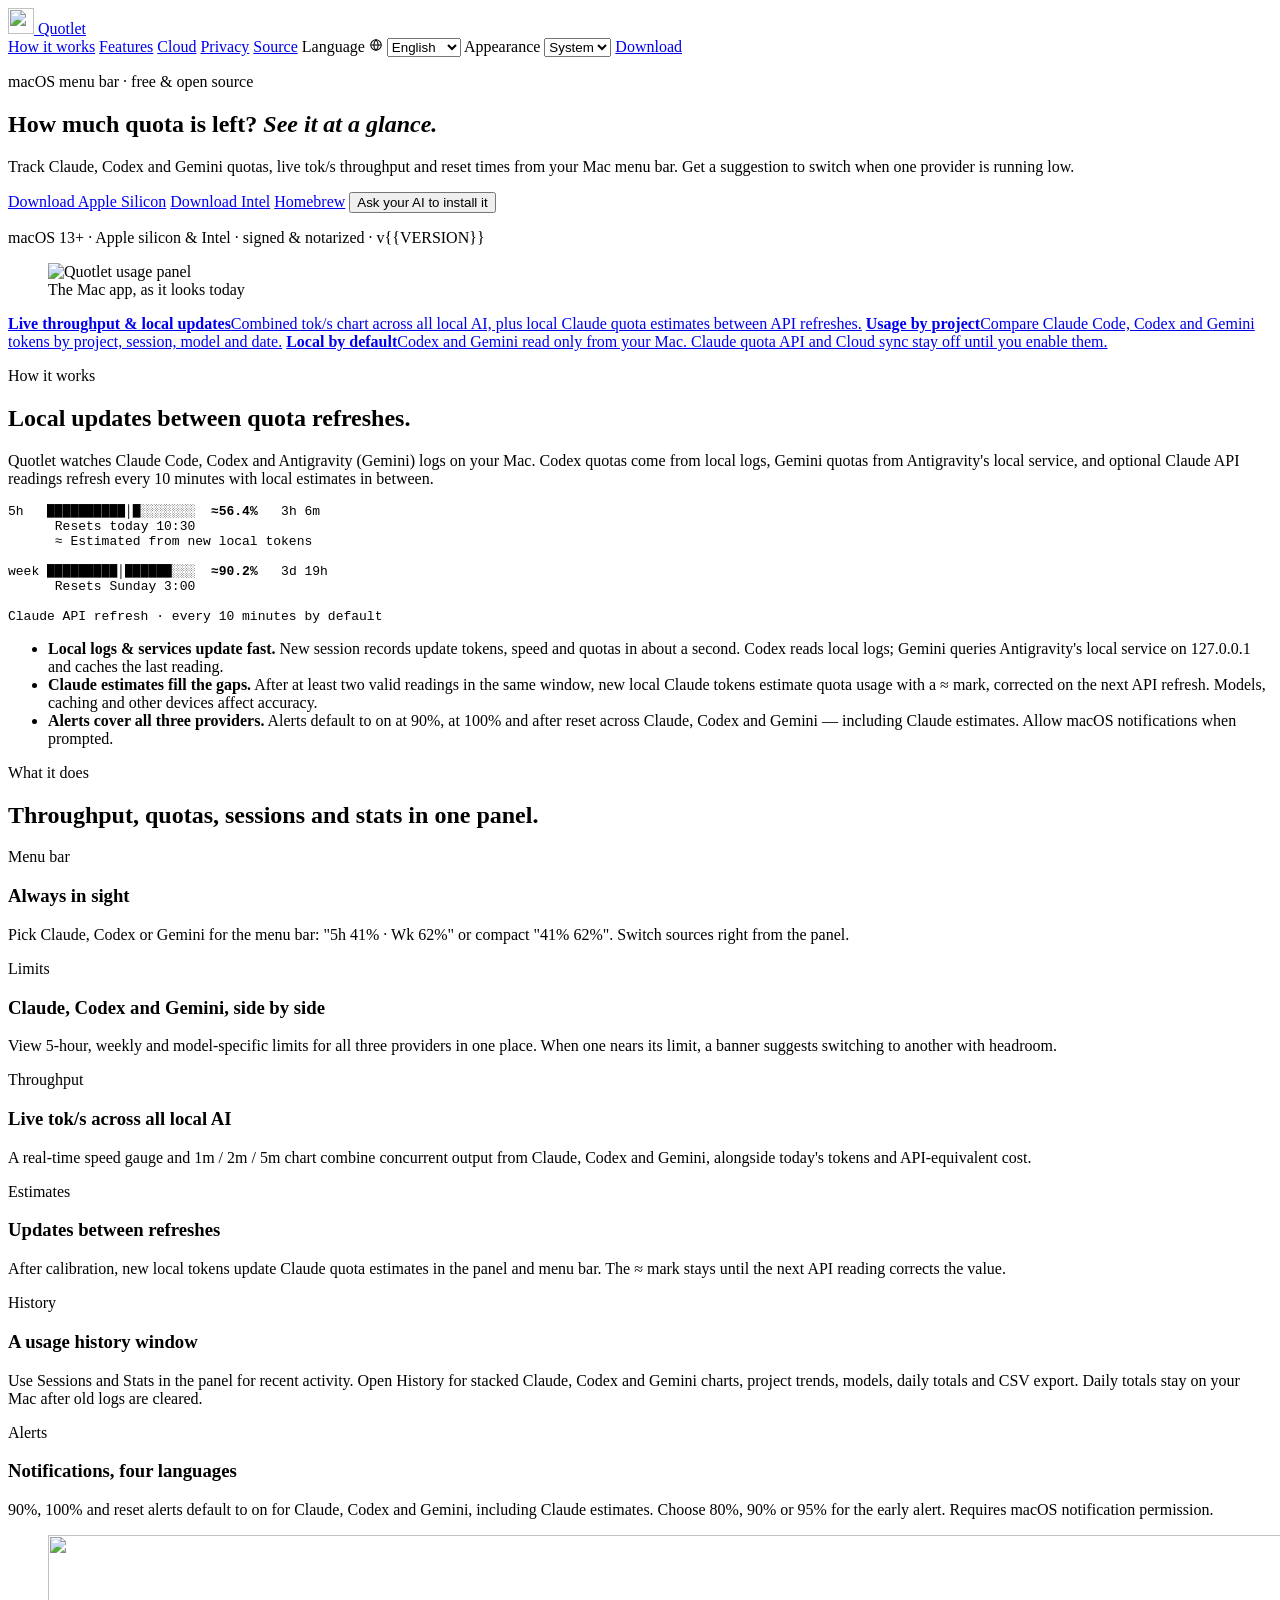
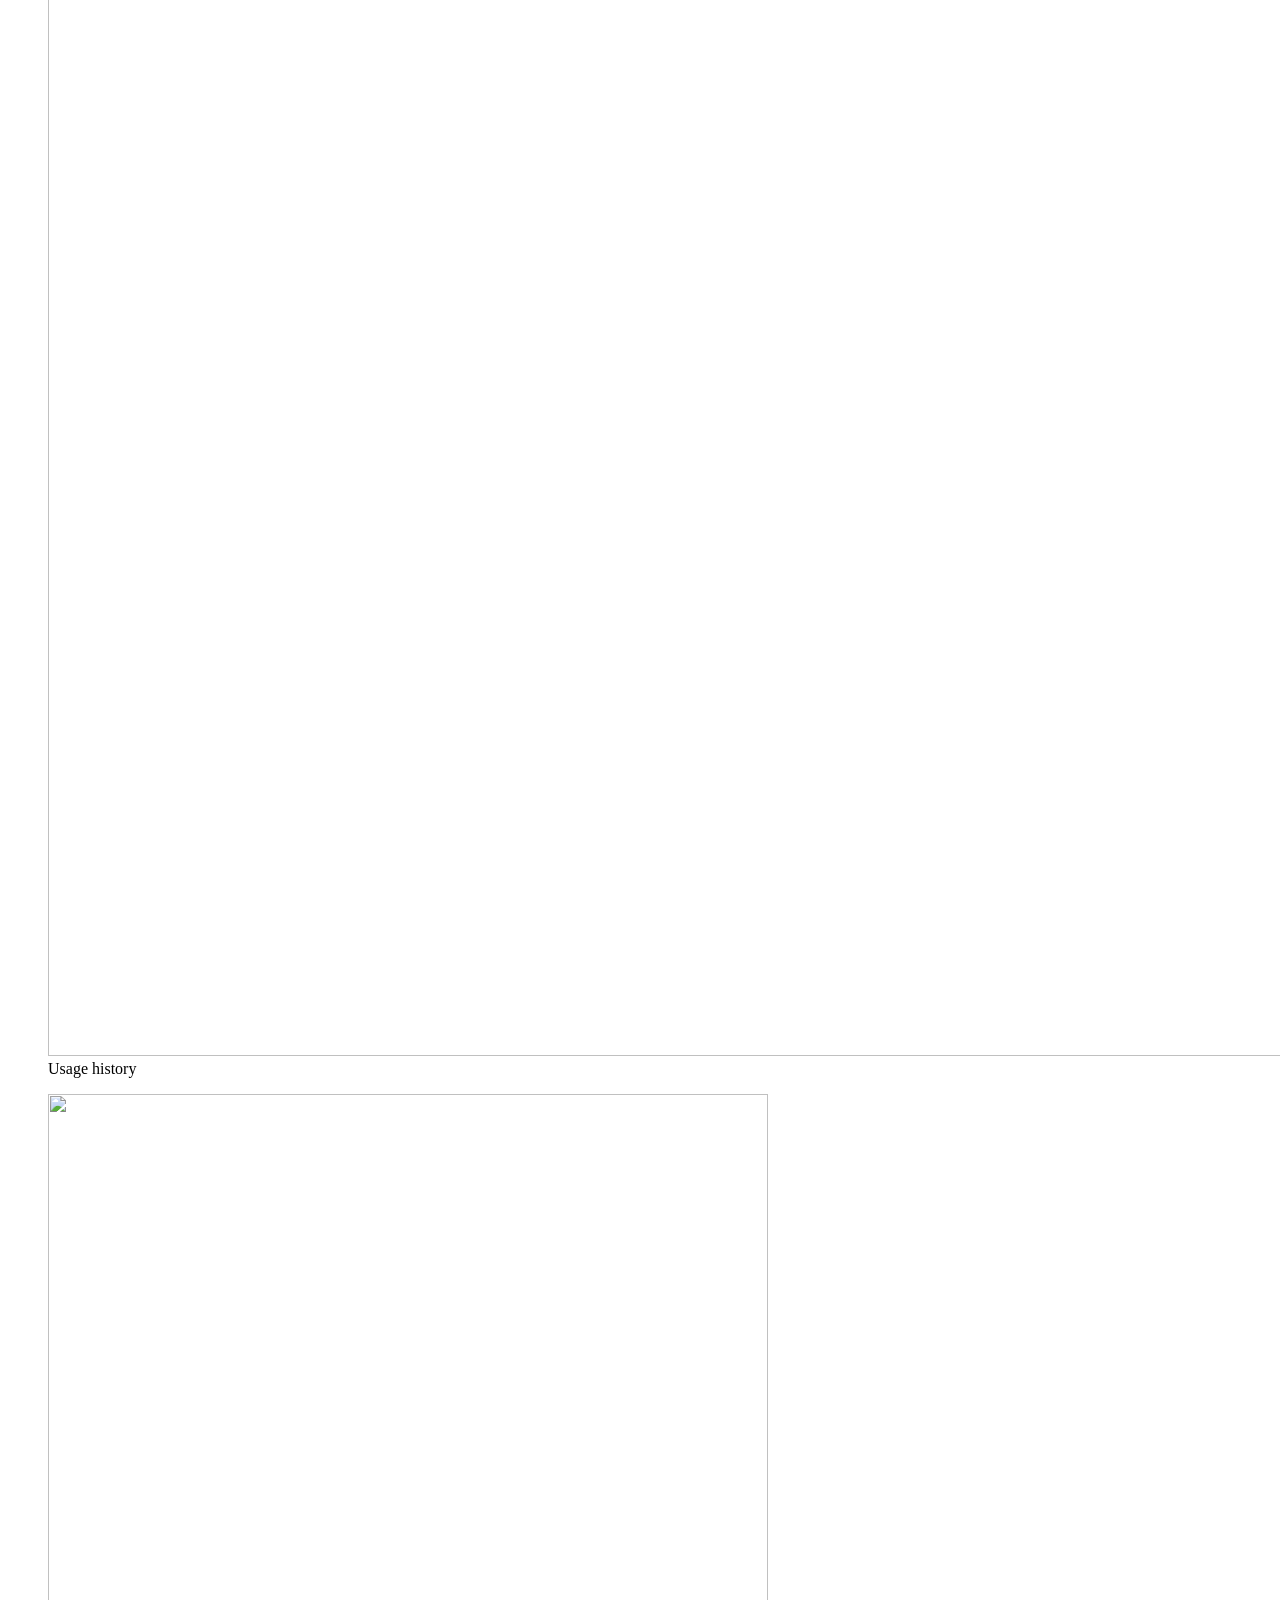
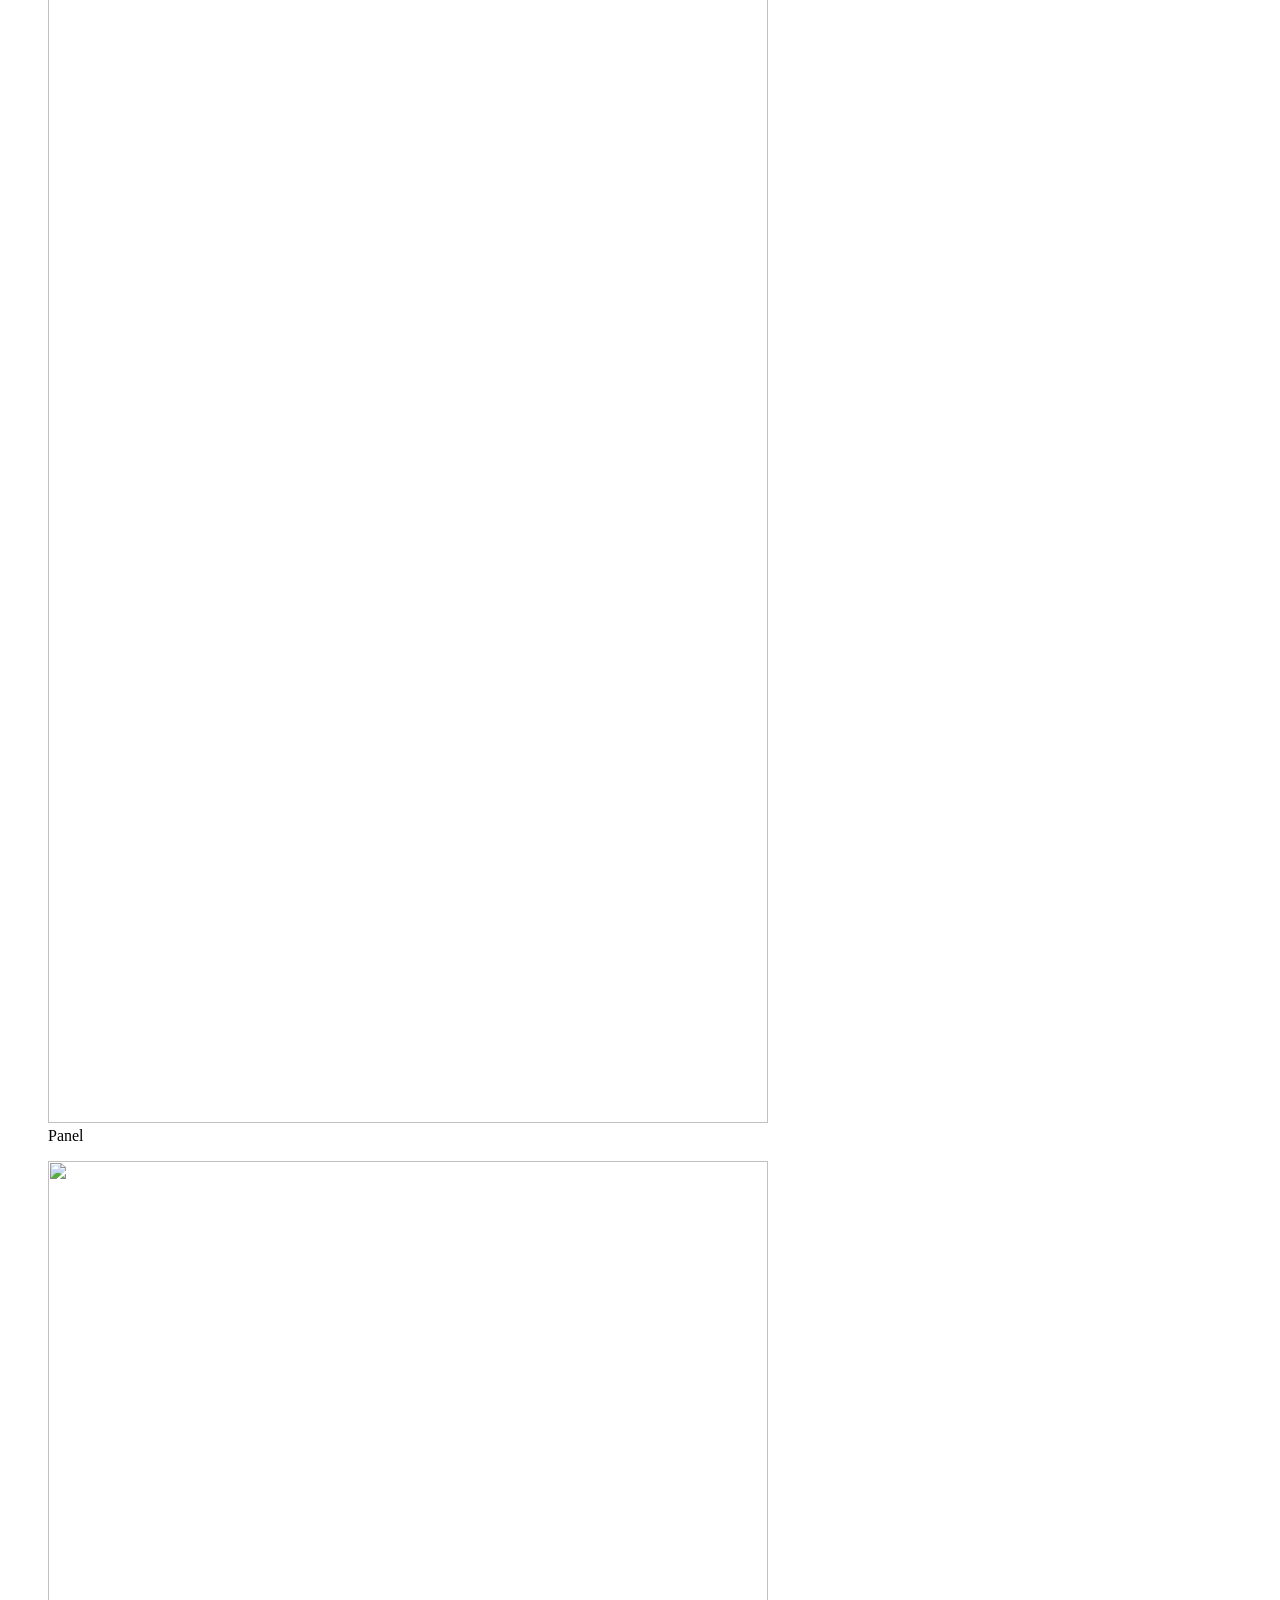
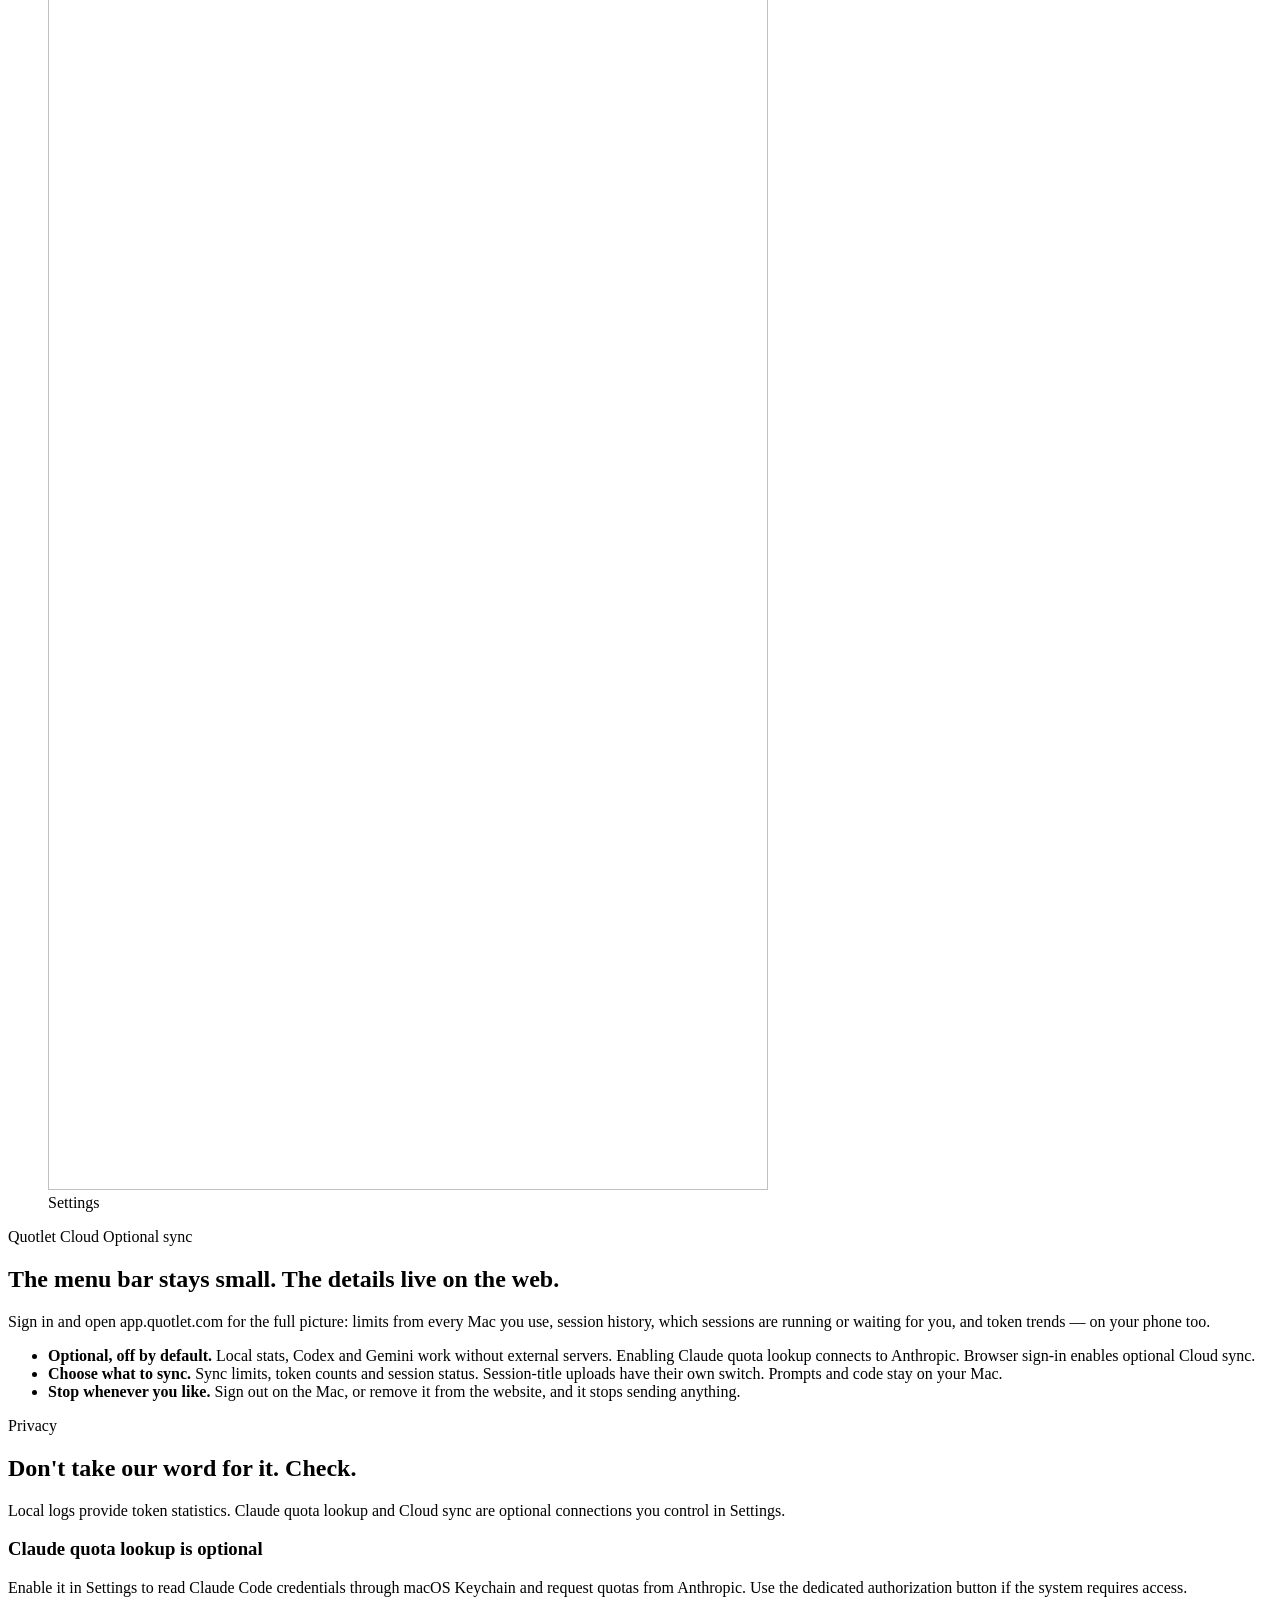
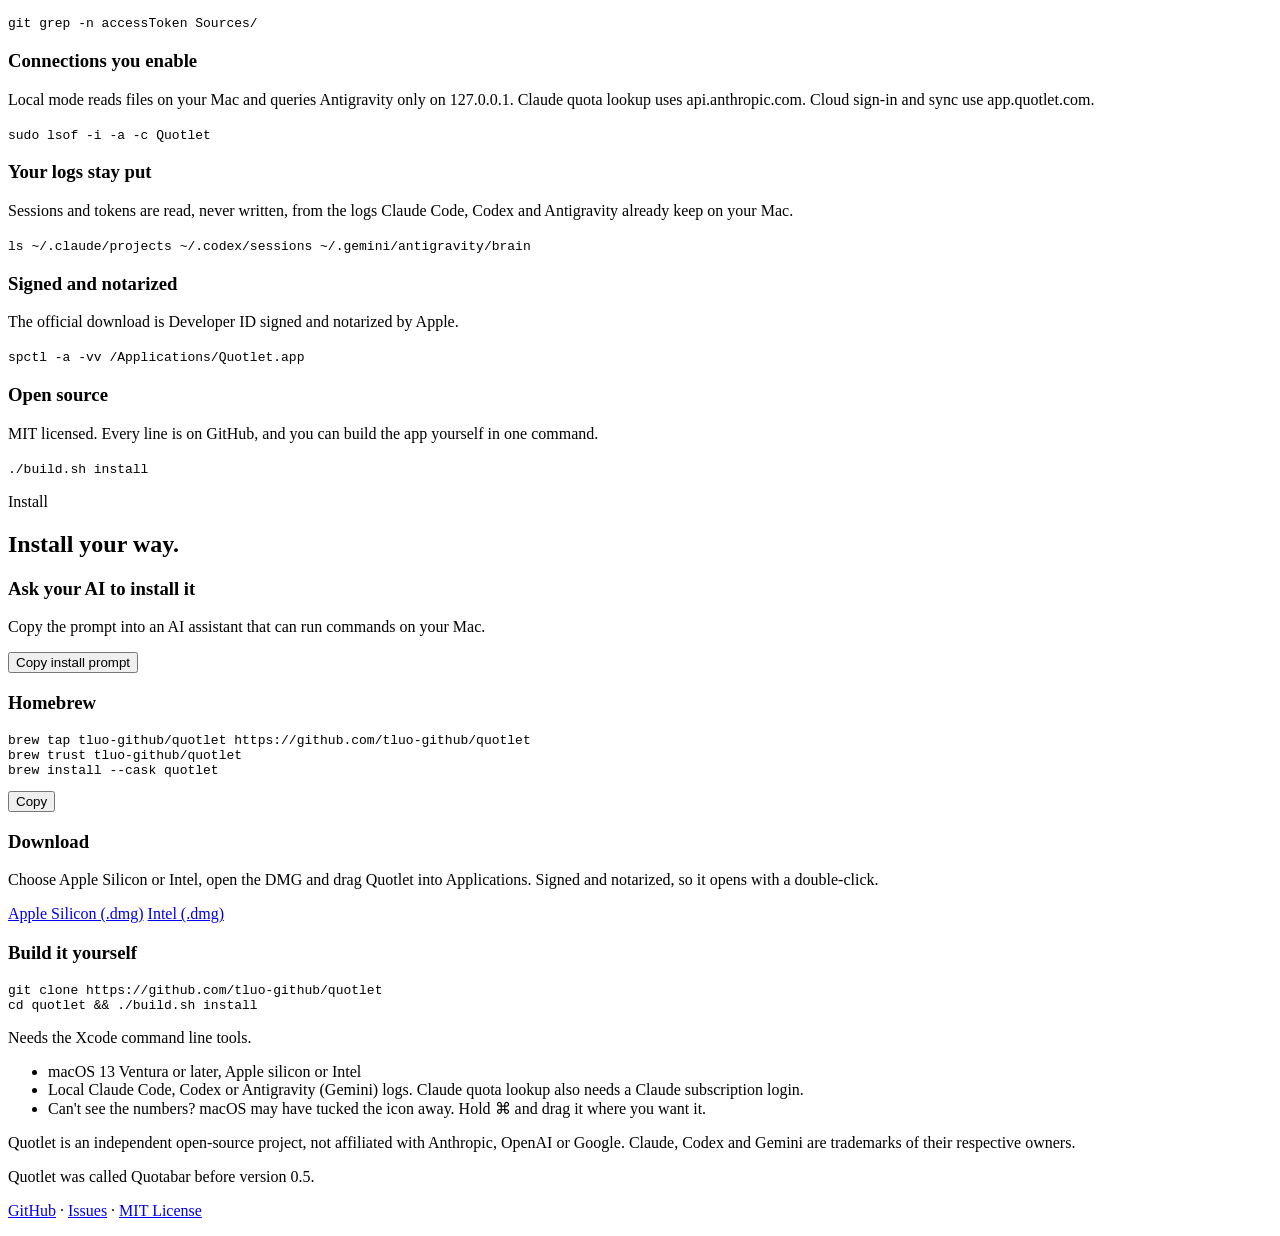
==== site/index.html @ 6119c9c9 "Release Quotlet 0.8.1 with macOS 13 Ventura support" ====
<!doctype html>
<html lang="en">
<head>
<meta charset="utf-8">
<meta name="viewport" content="width=device-width, initial-scale=1">
<title>Quotlet — Claude, Codex and Gemini quotas in your menu bar</title>
<meta name="description" content="See Claude, Codex and Gemini quotas, live output throughput (tok/s), reset times and usage history right from your macOS menu bar. Free and open source.">
<meta name="theme-color" content="#f5f7f9">
<meta property="og:title" content="Quotlet — Claude, Codex and Gemini quotas in your menu bar">
<meta property="og:description" content="Claude, Codex and Gemini quotas, live tok/s throughput, switch suggestions, reset times and alerts. Free and open source.">
<meta property="og:image" content="/assets/panel-en.webp">
<link rel="icon" href="/assets/icon.png">
<link rel="apple-touch-icon" href="/assets/icon.png">
<script>try { const theme = localStorage.getItem('quotlet-theme'); if (theme === 'light' || theme === 'dark') document.documentElement.dataset.theme = theme } catch {}</script>
<link rel="stylesheet" href="/style.css">
</head>
<body>
<div class="shell">

<header class="top">
  <a class="brand" href="/">
    <img src="/assets/icon.png" width="26" height="26" alt="">
    <span>Quotlet</span>
  </a>
  <nav>
    <a href="#how" data-i18n="nav.how">How it works</a>
    <a href="#features" data-i18n="nav.features">Features</a>
    <a href="#cloud" data-i18n="nav.cloud">Cloud</a>
    <a href="#trust" data-i18n="nav.trust">Privacy</a>
    <a href="https://github.com/tluo-github/quotlet" data-i18n="nav.source">Source</a>
    <label class="lang">
      <span class="sr" data-i18n="nav.language">Language</span>
      <svg viewBox="0 0 24 24" width="14" height="14" aria-hidden="true" fill="none" stroke="currentColor" stroke-width="1.8"><circle cx="12" cy="12" r="9"/><path d="M3 12h18M12 3c2.5 2.7 3.8 5.7 3.8 9s-1.3 6.3-3.8 9c-2.5-2.7-3.8-5.7-3.8-9S9.5 5.7 12 3z"/></svg>
      <select id="lang">
        <option value="en">English</option>
        <option value="zh">简体中文</option>
        <option value="ja">日本語</option>
        <option value="ko">한국어</option>
      </select>
    </label>
    <label class="theme-picker">
      <span class="sr" data-i18n="theme.label">Appearance</span>
      <select id="theme">
        <option value="system" data-i18n="theme.system">System</option>
        <option value="light" data-i18n="theme.light">Light</option>
        <option value="dark" data-i18n="theme.dark">Dark</option>
      </select>
    </label>
    <a class="nav-cta" href="#install" data-i18n="nav.download">Download</a>
  </nav>
</header>

<main>
  <section class="hero">
    <div>
      <p class="label" data-i18n="hero.label">macOS menu bar · free &amp; open source</p>
      <h1 data-i18n-html="hero.title">How much quota is left? <em>See it at a glance.</em></h1>
      <p class="lead" data-i18n="hero.lead">Track Claude, Codex and Gemini quotas, live tok/s throughput and reset times from your Mac menu bar. Get a suggestion to switch when one provider is running low.</p>
      <div class="actions">
        <a class="button primary" data-download="arm64" href="https://github.com/tluo-github/quotlet/releases/latest" data-i18n="cta.dmg.arm64">Download Apple Silicon</a>
        <a class="button" data-download="x86_64" href="https://github.com/tluo-github/quotlet/releases/latest" data-i18n="cta.dmg.intel">Download Intel</a>
        <a class="button" href="#install">Homebrew</a>
        <button class="ai-link" type="button" data-copy-key="install.ai.prompt" data-i18n="install.ai.t" aria-live="polite">Ask your AI to install it</button>
      </div>
      <p class="meta"><span data-i18n="hero.meta">macOS 13+ · Apple silicon &amp; Intel · signed &amp; notarized</span> · v{{VERSION}}</p>
    </div>
    <figure class="preview">
      <img data-shot="panel" src="/assets/panel-en-light.webp" width="720" height="1720" fetchpriority="high" alt="Quotlet usage panel">
      <figcaption data-i18n="preview.sample">The Mac app, as it looks today</figcaption>
    </figure>
  </section>

  <div class="highlights">
    <a href="#how"><strong data-i18n="highlight.speed">Live throughput &amp; local updates</strong><span data-i18n="highlight.pace">Combined tok/s chart across all local AI, plus local Claude quota estimates between API refreshes.</span></a>
    <a href="#history"><strong data-i18n="highlight.project">Usage by project</strong><span data-i18n="highlight.trend">Compare Claude Code, Codex and Gemini tokens by project, session, model and date.</span></a>
    <a href="#trust"><strong data-i18n="highlight.local">Local by default</strong><span data-i18n="highlight.sync">Codex and Gemini read only from your Mac. Claude quota API and Cloud sync stay off until you enable them.</span></a>
  </div>

  <section id="how" class="block">
    <p class="label" data-i18n="how.label">How it works</p>
    <h2 data-i18n="how.title">Local updates between quota refreshes.</h2>
    <p class="lead" data-i18n="how.lead">Quotlet watches Claude Code, Codex and Antigravity (Gemini) logs on your Mac. Codex quotas come from local logs, Gemini quotas from Antigravity's local service, and optional Claude API readings refresh every 10 minutes with local estimates in between.</p>
    <div class="split">
      <pre class="term" aria-label="Example quota estimate"><span class="dim">5h  </span> <span class="ok">██████████</span><span class="tick">│</span><span class="ok">█</span><span class="track">░░░░░░░</span>  <b>≈56.4%</b>   <span class="dim">3h 6m</span>
      <span class="dim">Resets</span> <span class="time">today 10:30</span>
      <span class="dim">≈ Estimated from new local tokens</span>

<span class="dim">week</span> <span class="bad">█████████</span><span class="tick">│</span><span class="bad">██████</span><span class="track">░░░</span>  <b>≈90.2%</b>   <span class="dim">3d 19h</span>
      <span class="dim">Resets</span> <span class="time">Sunday 3:00</span>

<span class="dim">Claude API refresh · every 10 minutes by default</span></pre>
      <ul class="points">
        <li><b data-i18n="how.p1.t">Local logs &amp; services update fast.</b> <span data-i18n="how.p1.d">New session records update tokens, speed and quotas in about a second. Codex reads local logs; Gemini queries Antigravity's local service on 127.0.0.1 and caches the last reading.</span></li>
        <li><b data-i18n="how.p2.t">Claude estimates fill the gaps.</b> <span data-i18n="how.p2.d">After at least two valid readings in the same window, new local Claude tokens estimate quota usage with a ≈ mark, corrected on the next API refresh. Models, caching and other devices affect accuracy.</span></li>
        <li><b data-i18n="how.p3.t">Alerts cover all three providers.</b> <span data-i18n="how.p3.d">Alerts default to on at 90%, at 100% and after reset across Claude, Codex and Gemini — including Claude estimates. Allow macOS notifications when prompted.</span></li>
      </ul>
    </div>
  </section>

  <section id="features" class="block">
    <p class="label" data-i18n="features.label">What it does</p>
    <h2 data-i18n="features.title">Throughput, quotas, sessions and stats in one panel.</h2>
    <div class="cards">
      <article><p class="card-label" data-i18n="f1.k">Menu bar</p><h3 data-i18n="f1.t">Always in sight</h3><p data-i18n="f1.d">Pick Claude, Codex or Gemini for the menu bar: "5h 41% · Wk 62%" or compact "41% 62%". Switch sources right from the panel.</p></article>
      <article><p class="card-label" data-i18n="f2.k">Limits</p><h3 data-i18n="f2.t">Claude, Codex and Gemini, side by side</h3><p data-i18n="f2.d">View 5-hour, weekly and model-specific limits for all three providers in one place. When one nears its limit, a banner suggests switching to another with headroom.</p></article>
      <article><p class="card-label" data-i18n="f3.k">Throughput</p><h3 data-i18n="f3.t">Live tok/s across all local AI</h3><p data-i18n="f3.d">A real-time speed gauge and 1m / 2m / 5m chart combine concurrent output from Claude, Codex and Gemini, alongside today's tokens and API-equivalent cost.</p></article>
      <article><p class="card-label" data-i18n="f4.k">Estimates</p><h3 data-i18n="f4.t">Updates between refreshes</h3><p data-i18n="f4.d">After calibration, new local tokens update Claude quota estimates in the panel and menu bar. The ≈ mark stays until the next API reading corrects the value.</p></article>
      <article id="history"><p class="card-label" data-i18n="f5.k">History</p><h3 data-i18n="f5.t">A usage history window</h3><p data-i18n="f5.d">Use Sessions and Stats in the panel for recent activity. Open History for stacked Claude, Codex and Gemini charts, project trends, models, daily totals and CSV export. Daily totals stay on your Mac after old logs are cleared.</p></article>
      <article><p class="card-label" data-i18n="f6.k">Alerts</p><h3 data-i18n="f6.t">Notifications, four languages</h3><p data-i18n="f6.d">90%, 100% and reset alerts default to on for Claude, Codex and Gemini, including Claude estimates. Choose 80%, 90% or 95% for the early alert. Requires macOS notification permission.</p></article>
    </div>
    <div class="strip">
      <figure class="wide"><img data-shot="history" src="/assets/history-en-light.webp" width="1440" height="1121" loading="lazy" alt=""><figcaption data-i18n="shots.history">Usage history</figcaption></figure>
      <figure><img data-shot="usage" src="/assets/usage-en-light.webp" width="720" height="1629" loading="lazy" alt=""><figcaption data-i18n="shots.usage">Panel</figcaption></figure>
      <figure><img data-shot="settings" src="/assets/settings-en-light.webp" width="720" height="1629" loading="lazy" alt=""><figcaption data-i18n="shots.settings">Settings</figcaption></figure>
    </div>
  </section>

  <section id="cloud" class="block">
    <p class="label"><span data-i18n="cloud.label">Quotlet Cloud</span> <span class="soon" data-i18n="cloud.soon">Optional sync</span></p>
    <h2 data-i18n="cloud.title">The menu bar stays small. The details live on the web.</h2>
    <p class="lead" data-i18n="cloud.lead">Sign in and open app.quotlet.com for the full picture: limits from every Mac you use, session history, which sessions are running or waiting for you, and token trends — on your phone too.</p>
    <ul class="points wide">
      <li><b data-i18n="cloud.p1.t">Optional, off by default.</b> <span data-i18n="cloud.p1.d">Local stats, Codex and Gemini work without external servers. Enabling Claude quota lookup connects to Anthropic. Browser sign-in enables optional Cloud sync.</span></li>
      <li><b data-i18n="cloud.p2.t">Choose what to sync.</b> <span data-i18n="cloud.p2.d">Sync limits, token counts and session status. Session-title uploads have their own switch. Prompts and code stay on your Mac.</span></li>
      <li><b data-i18n="cloud.p3.t">Stop whenever you like.</b> <span data-i18n="cloud.p3.d">Sign out on the Mac, or remove it from the website, and it stops sending anything.</span></li>
    </ul>
  </section>

  <section id="trust" class="block">
    <p class="label" data-i18n="trust.label">Privacy</p>
    <h2 data-i18n="trust.title">Don't take our word for it. Check.</h2>
    <p class="lead" data-i18n="trust.lead">Local logs provide token statistics. Claude quota lookup and Cloud sync are optional connections you control in Settings.</p>
    <div class="cards">
      <article><h3 data-i18n="t1.t">Claude quota lookup is optional</h3><p data-i18n="t1.d">Enable it in Settings to read Claude Code credentials through macOS Keychain and request quotas from Anthropic. Use the dedicated authorization button if the system requires access.</p><code class="verify">git grep -n accessToken Sources/</code></article>
      <article><h3 data-i18n="t2.t">Connections you enable</h3><p data-i18n="t2.d">Local mode reads files on your Mac and queries Antigravity only on 127.0.0.1. Claude quota lookup uses api.anthropic.com. Cloud sign-in and sync use app.quotlet.com.</p><code class="verify">sudo lsof -i -a -c Quotlet</code></article>
      <article><h3 data-i18n="t3.t">Your logs stay put</h3><p data-i18n="t3.d">Sessions and tokens are read, never written, from the logs Claude Code, Codex and Antigravity already keep on your Mac.</p><code class="verify">ls ~/.claude/projects ~/.codex/sessions ~/.gemini/antigravity/brain</code></article>
      <article><h3 data-i18n="t4.t">Signed and notarized</h3><p data-i18n="t4.d">The official download is Developer ID signed and notarized by Apple.</p><code class="verify">spctl -a -vv /Applications/Quotlet.app</code></article>
      <article><h3 data-i18n="t5.t">Open source</h3><p data-i18n="t5.d">MIT licensed. Every line is on GitHub, and you can build the app yourself in one command.</p><code class="verify">./build.sh install</code></article>
    </div>
  </section>

  <section id="install" class="block">
    <p class="label" data-i18n="install.label">Install</p>
    <h2 data-i18n="install.title">Install your way.</h2>
    <div class="ways">
      <div id="install-ai">
        <h3 data-i18n="install.ai.t">Ask your AI to install it</h3>
        <p data-i18n="install.ai.d">Copy the prompt into an AI assistant that can run commands on your Mac.</p>
        <button class="button" type="button" data-copy-key="install.ai.prompt" data-i18n="install.ai.copy">Copy install prompt</button>
      </div>
      <div>
        <h3>Homebrew</h3>
        <pre><code>brew tap tluo-github/quotlet https://github.com/tluo-github/quotlet
brew trust tluo-github/quotlet
brew install --cask quotlet</code></pre>
        <button class="button" type="button" data-copy="brew tap tluo-github/quotlet https://github.com/tluo-github/quotlet&#10;brew trust tluo-github/quotlet&#10;brew install --cask quotlet&#10;" data-i18n="cta.copy">Copy</button>
      </div>
      <div>
        <h3 data-i18n="install.dmg.t">Download</h3>
        <p data-i18n="install.dmg.d">Choose Apple Silicon or Intel, open the DMG and drag Quotlet into Applications. Signed and notarized, so it opens with a double-click.</p>
        <div class="download-actions">
          <a class="button primary" data-download="arm64" href="https://github.com/tluo-github/quotlet/releases/latest" data-i18n="install.dmg.arm64">Apple Silicon (.dmg)</a>
          <a class="button" data-download="x86_64" href="https://github.com/tluo-github/quotlet/releases/latest" data-i18n="install.dmg.intel">Intel (.dmg)</a>
        </div>
      </div>
      <div>
        <h3 data-i18n="install.src.t">Build it yourself</h3>
        <pre><code>git clone https://github.com/tluo-github/quotlet
cd quotlet && ./build.sh install</code></pre>
        <p data-i18n="install.src.d">Needs the Xcode command line tools.</p>
      </div>
    </div>
    <ul class="req">
      <li data-i18n="install.r1">macOS 13 Ventura or later, Apple silicon or Intel</li>
      <li data-i18n="install.r2">Local Claude Code, Codex or Antigravity (Gemini) logs. Claude quota lookup also needs a Claude subscription login.</li>
      <li data-i18n="install.r3">Can't see the numbers? macOS may have tucked the icon away. Hold ⌘ and drag it where you want it.</li>
    </ul>
  </section>
</main>

<footer class="foot">
  <p data-i18n="foot.disclaimer">Quotlet is an independent open-source project, not affiliated with Anthropic, OpenAI or Google. Claude, Codex and Gemini are trademarks of their respective owners.</p>
  <p data-i18n="foot.renamed">Quotlet was called Quotabar before version 0.5.</p>
  <p class="links"><a href="https://github.com/tluo-github/quotlet">GitHub</a> · <a href="https://github.com/tluo-github/quotlet/issues" data-i18n="foot.issues">Issues</a> · <a href="https://github.com/tluo-github/quotlet/blob/main/LICENSE">MIT License</a></p>
</footer>

</div>
<script src="/main.js"></script>
</body>
</html>
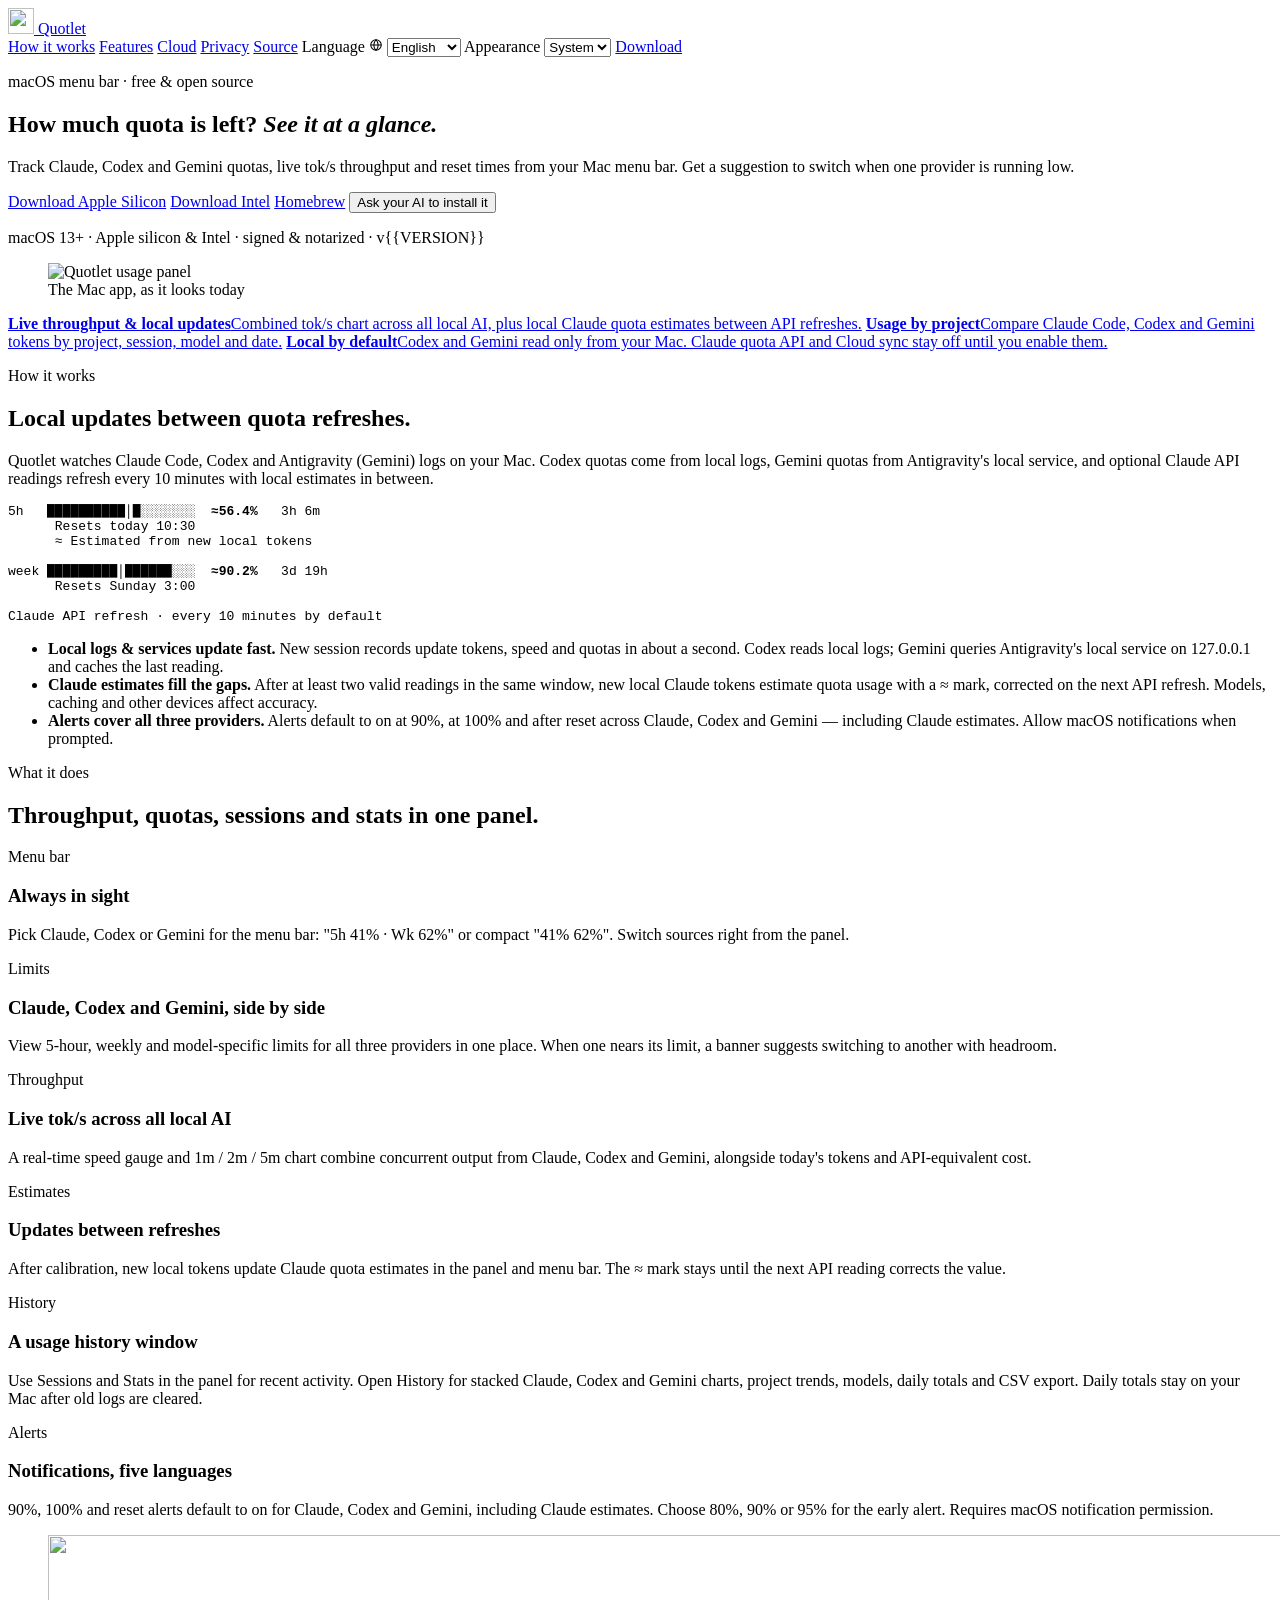
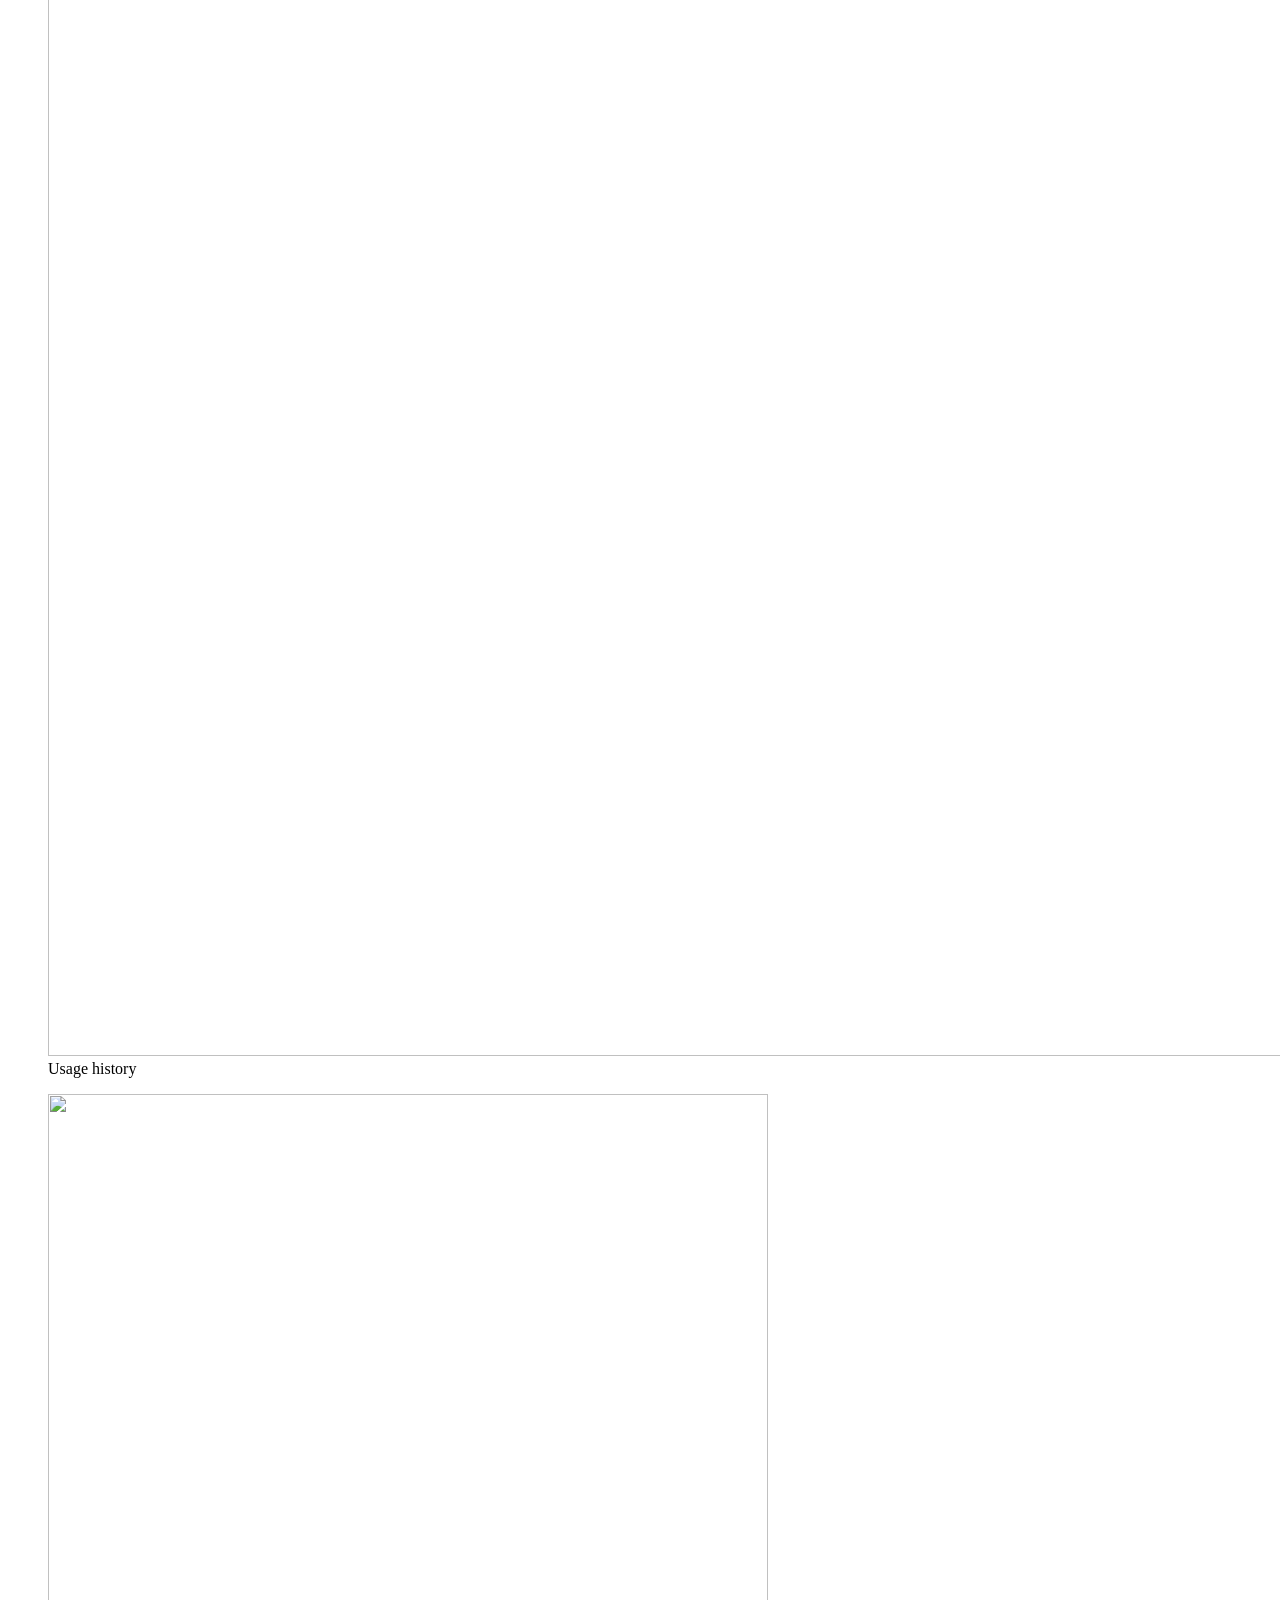
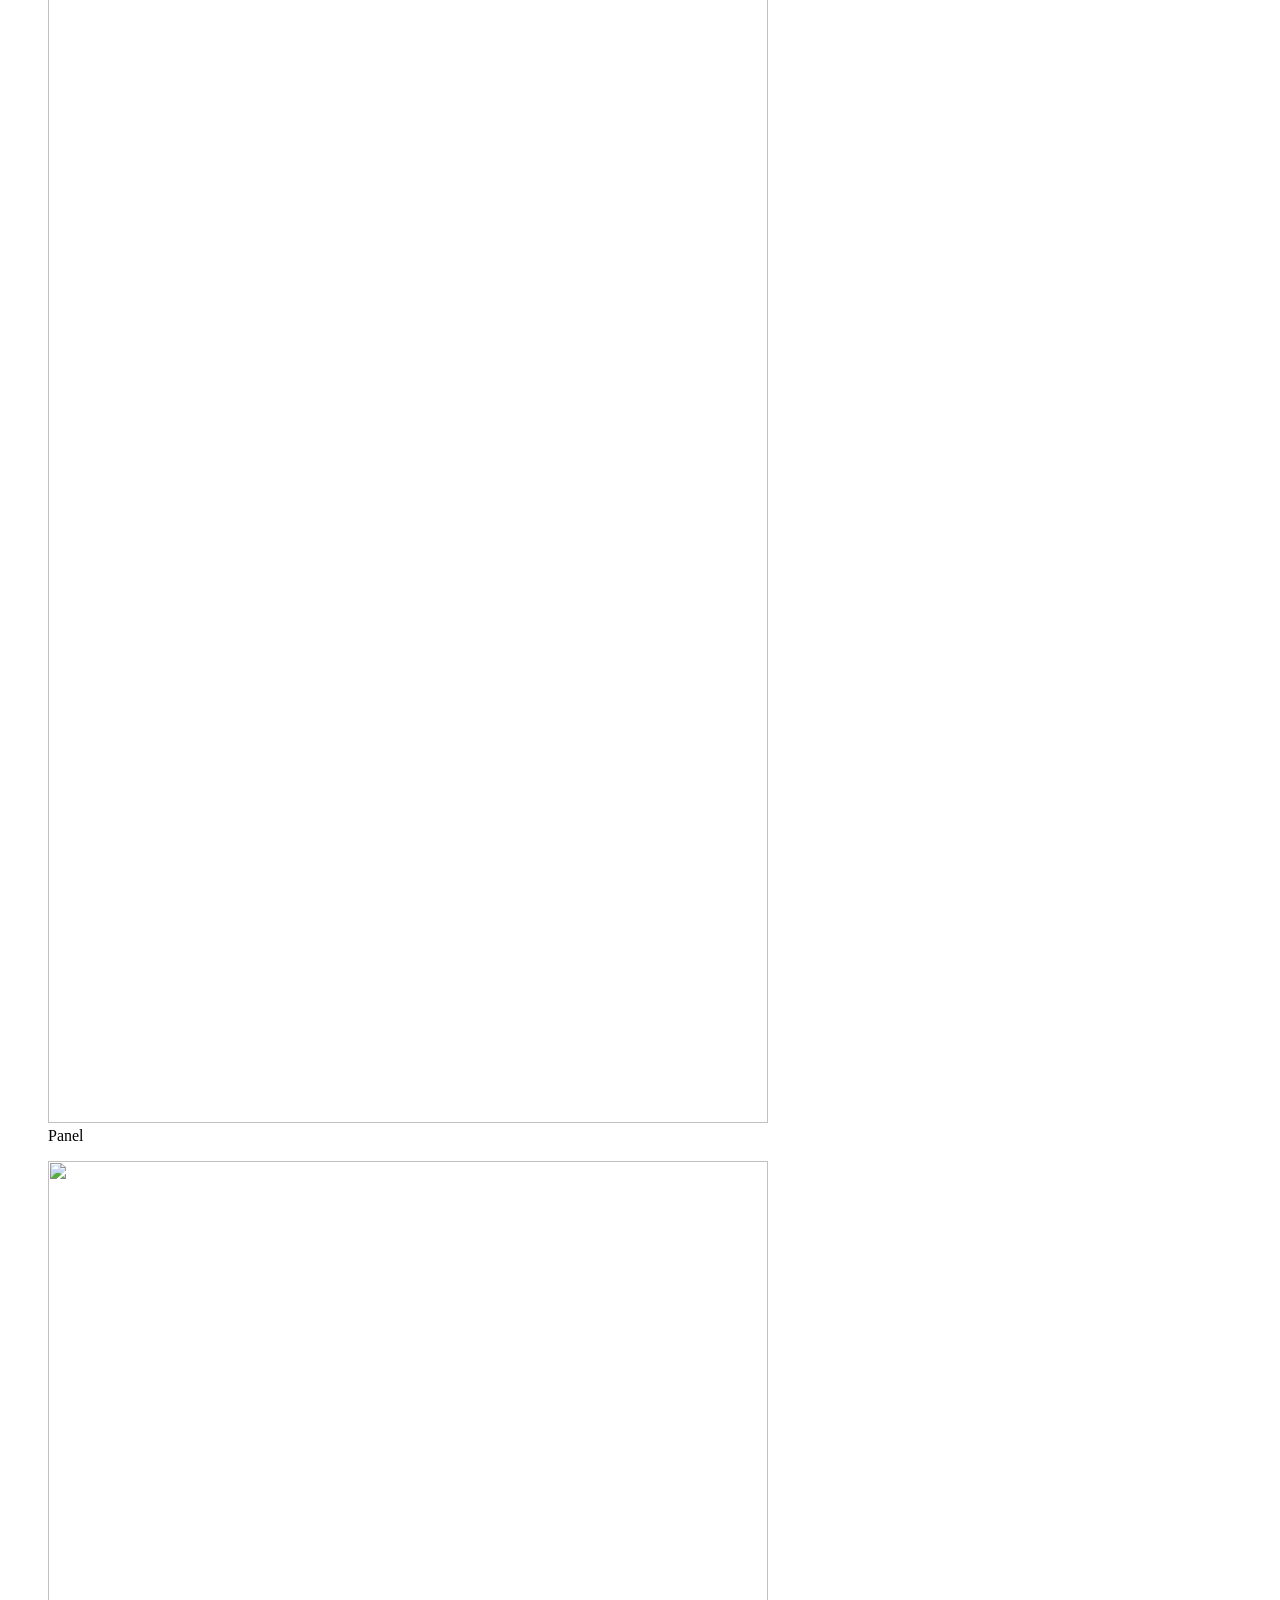
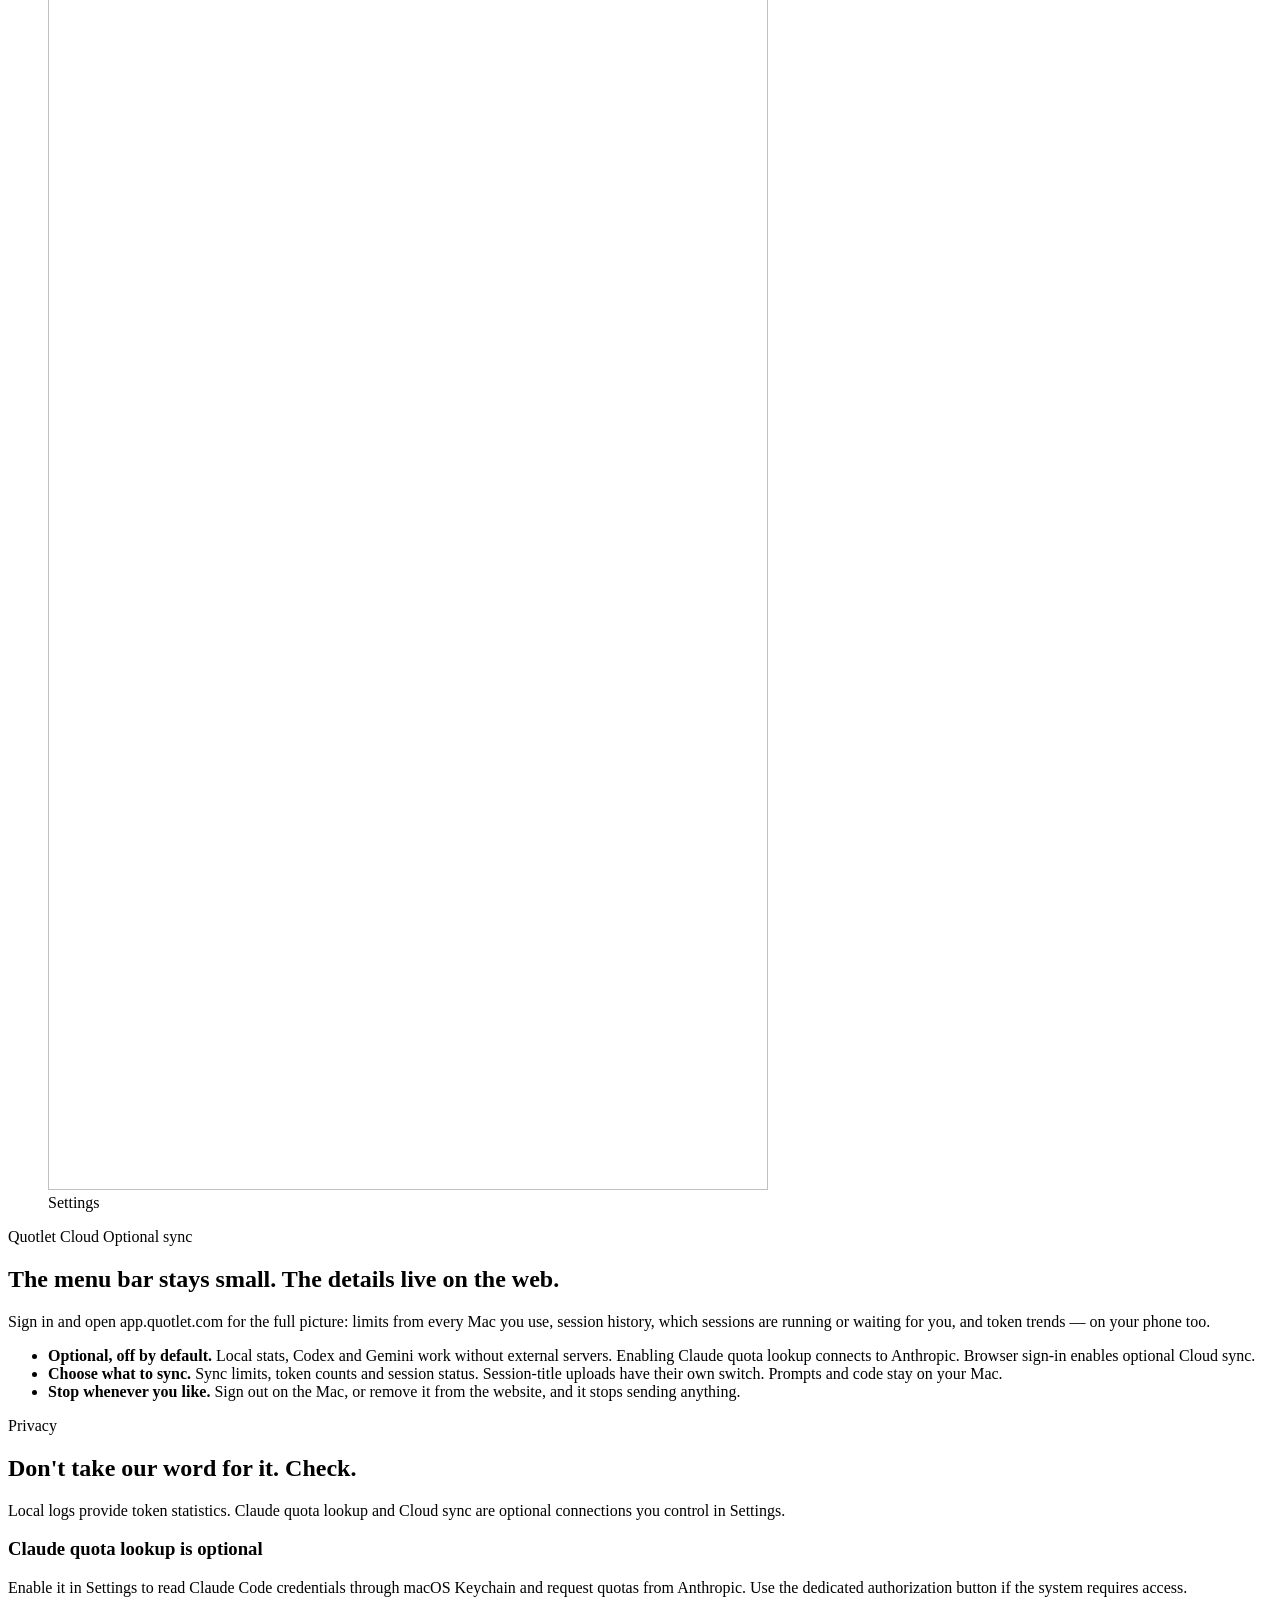
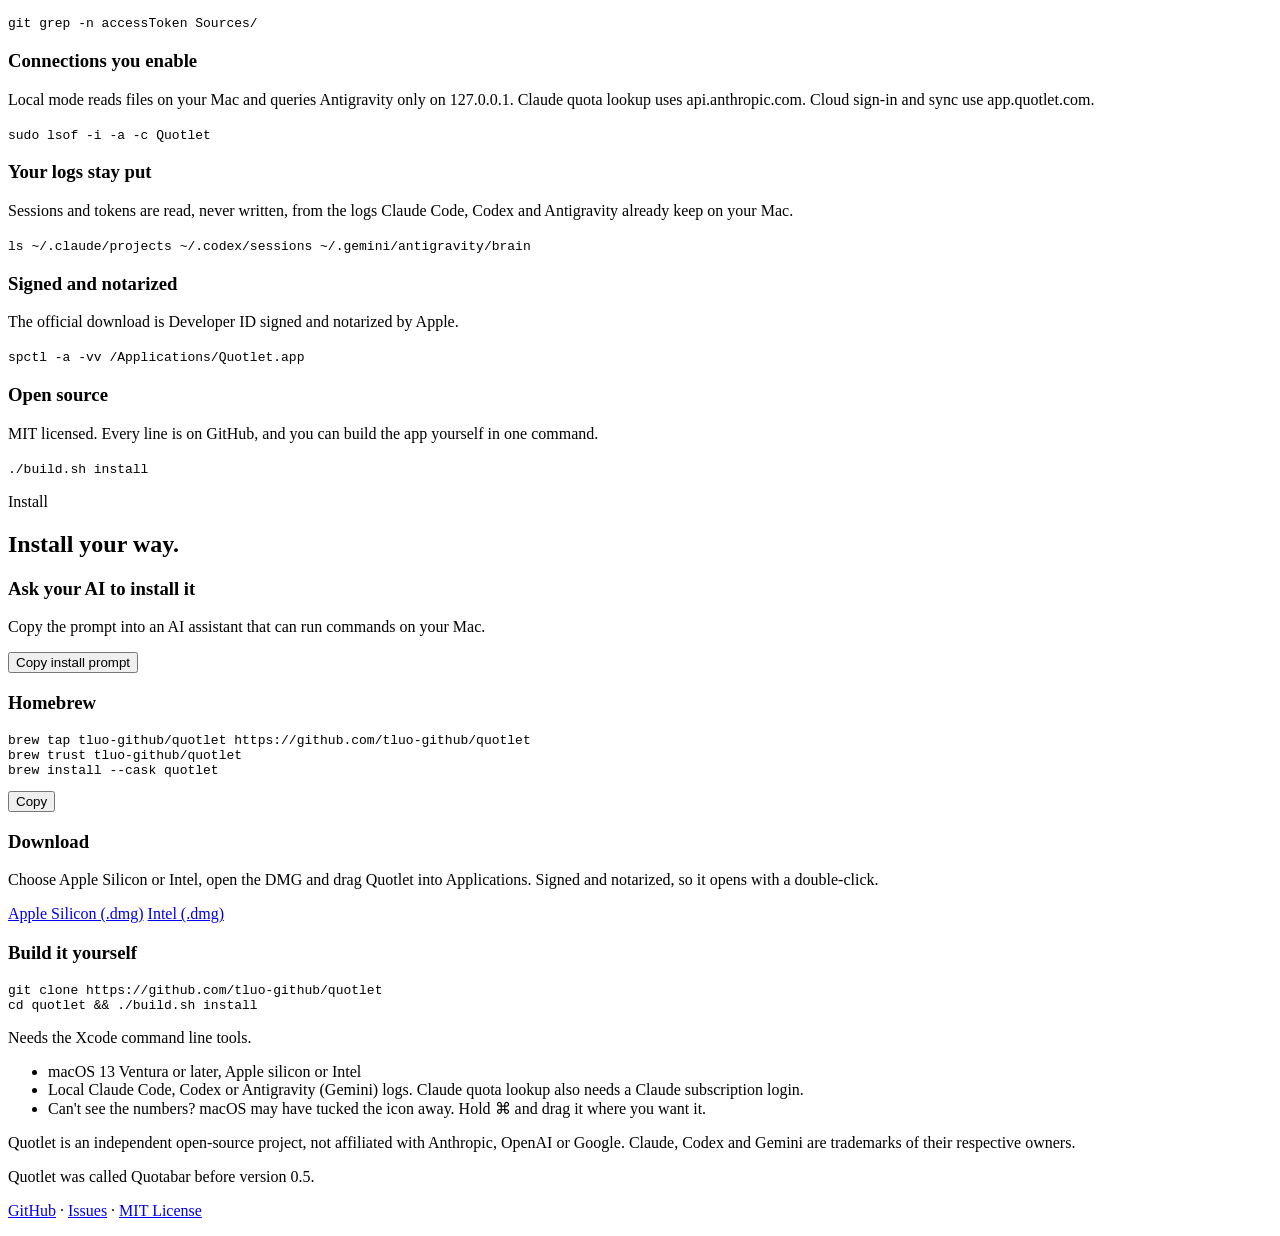
==== commit b3a40a55: "Site: add 繁體中文 with Traditional Chinese screenshots The website gains a zh-Hant language (auto-picke" ====
--- a/site/index.html
+++ b/site/index.html
@@ -34,6 +34,7 @@
       <select id="lang">
         <option value="en">English</option>
         <option value="zh">简体中文</option>
+        <option value="zh-Hant">繁體中文</option>
         <option value="ja">日本語</option>
         <option value="ko">한국어</option>
       </select>
@@ -106,7 +107,7 @@
       <article><p class="card-label" data-i18n="f3.k">Throughput</p><h3 data-i18n="f3.t">Live tok/s across all local AI</h3><p data-i18n="f3.d">A real-time speed gauge and 1m / 2m / 5m chart combine concurrent output from Claude, Codex and Gemini, alongside today's tokens and API-equivalent cost.</p></article>
       <article><p class="card-label" data-i18n="f4.k">Estimates</p><h3 data-i18n="f4.t">Updates between refreshes</h3><p data-i18n="f4.d">After calibration, new local tokens update Claude quota estimates in the panel and menu bar. The ≈ mark stays until the next API reading corrects the value.</p></article>
       <article id="history"><p class="card-label" data-i18n="f5.k">History</p><h3 data-i18n="f5.t">A usage history window</h3><p data-i18n="f5.d">Use Sessions and Stats in the panel for recent activity. Open History for stacked Claude, Codex and Gemini charts, project trends, models, daily totals and CSV export. Daily totals stay on your Mac after old logs are cleared.</p></article>
-      <article><p class="card-label" data-i18n="f6.k">Alerts</p><h3 data-i18n="f6.t">Notifications, four languages</h3><p data-i18n="f6.d">90%, 100% and reset alerts default to on for Claude, Codex and Gemini, including Claude estimates. Choose 80%, 90% or 95% for the early alert. Requires macOS notification permission.</p></article>
+      <article><p class="card-label" data-i18n="f6.k">Alerts</p><h3 data-i18n="f6.t">Notifications, five languages</h3><p data-i18n="f6.d">90%, 100% and reset alerts default to on for Claude, Codex and Gemini, including Claude estimates. Choose 80%, 90% or 95% for the early alert. Requires macOS notification permission.</p></article>
     </div>
     <div class="strip">
       <figure class="wide"><img data-shot="history" src="/assets/history-en-light.webp" width="1440" height="1121" loading="lazy" alt=""><figcaption data-i18n="shots.history">Usage history</figcaption></figure>
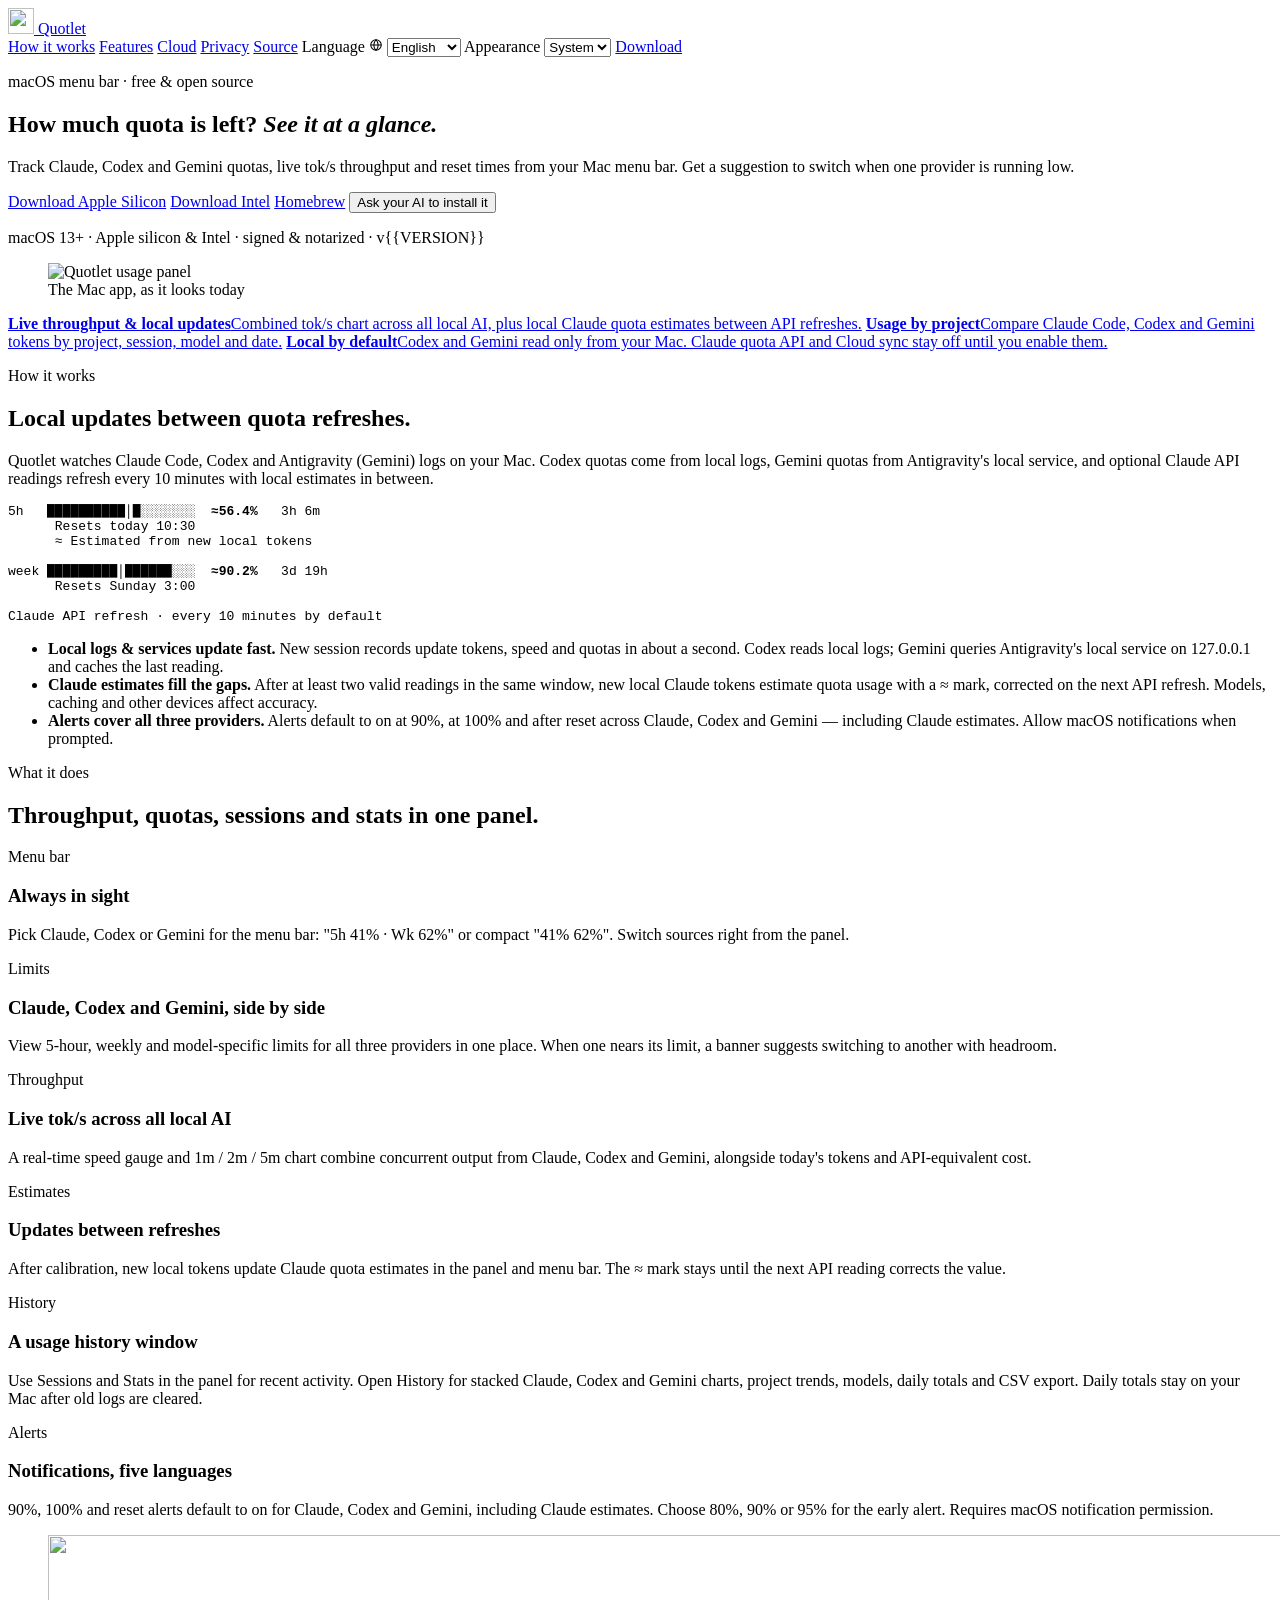
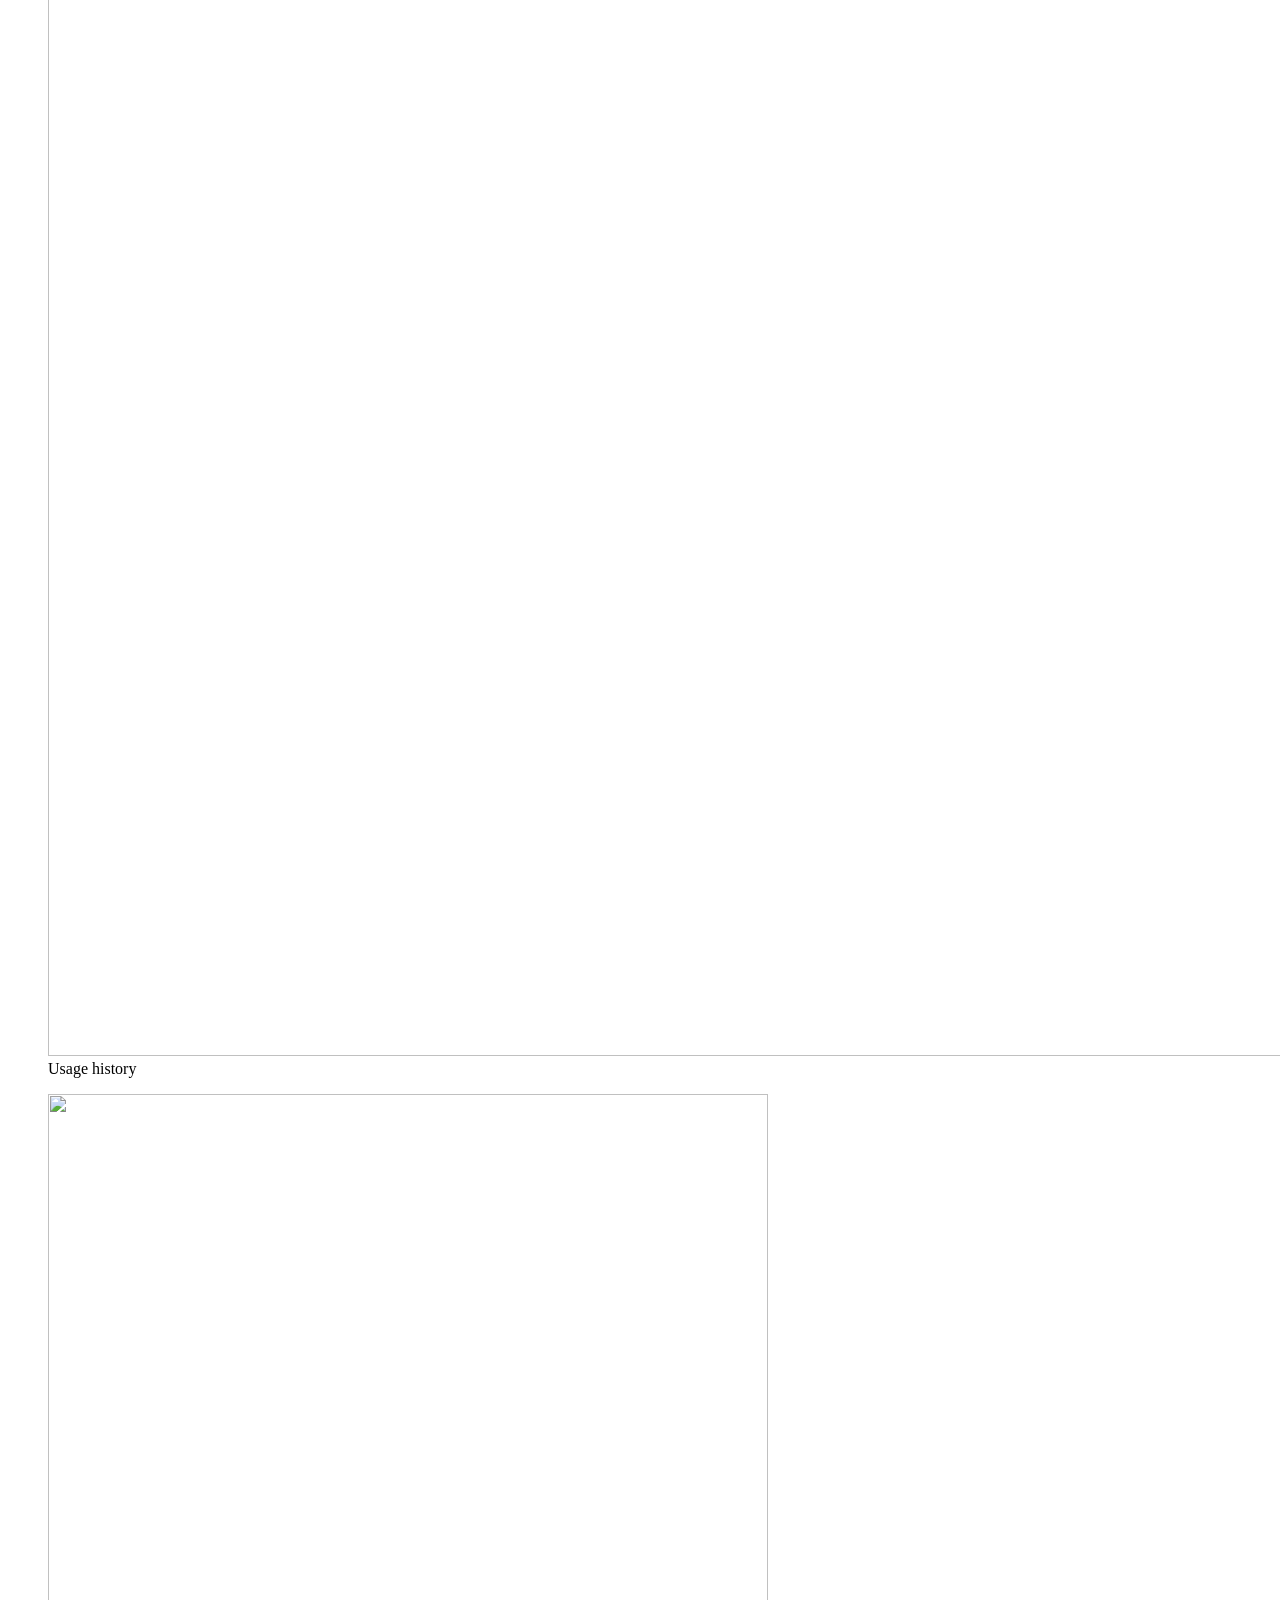
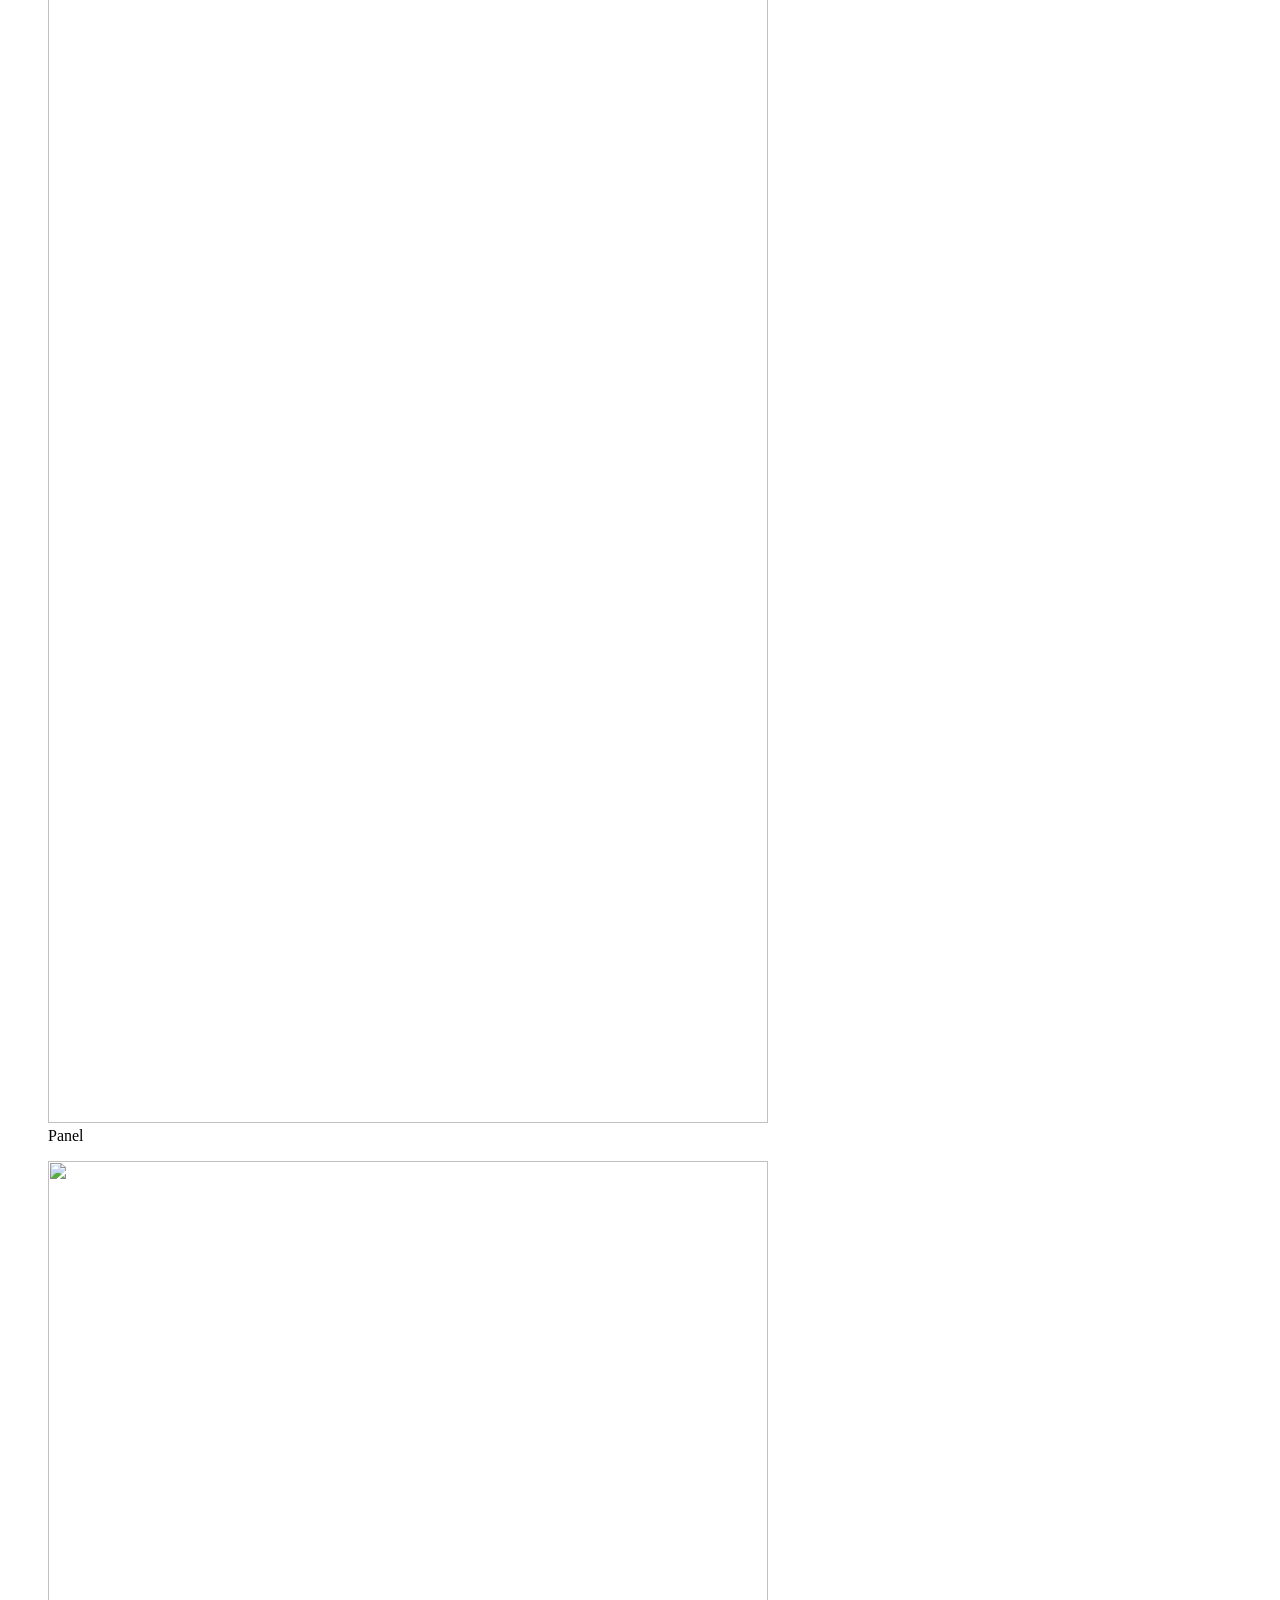
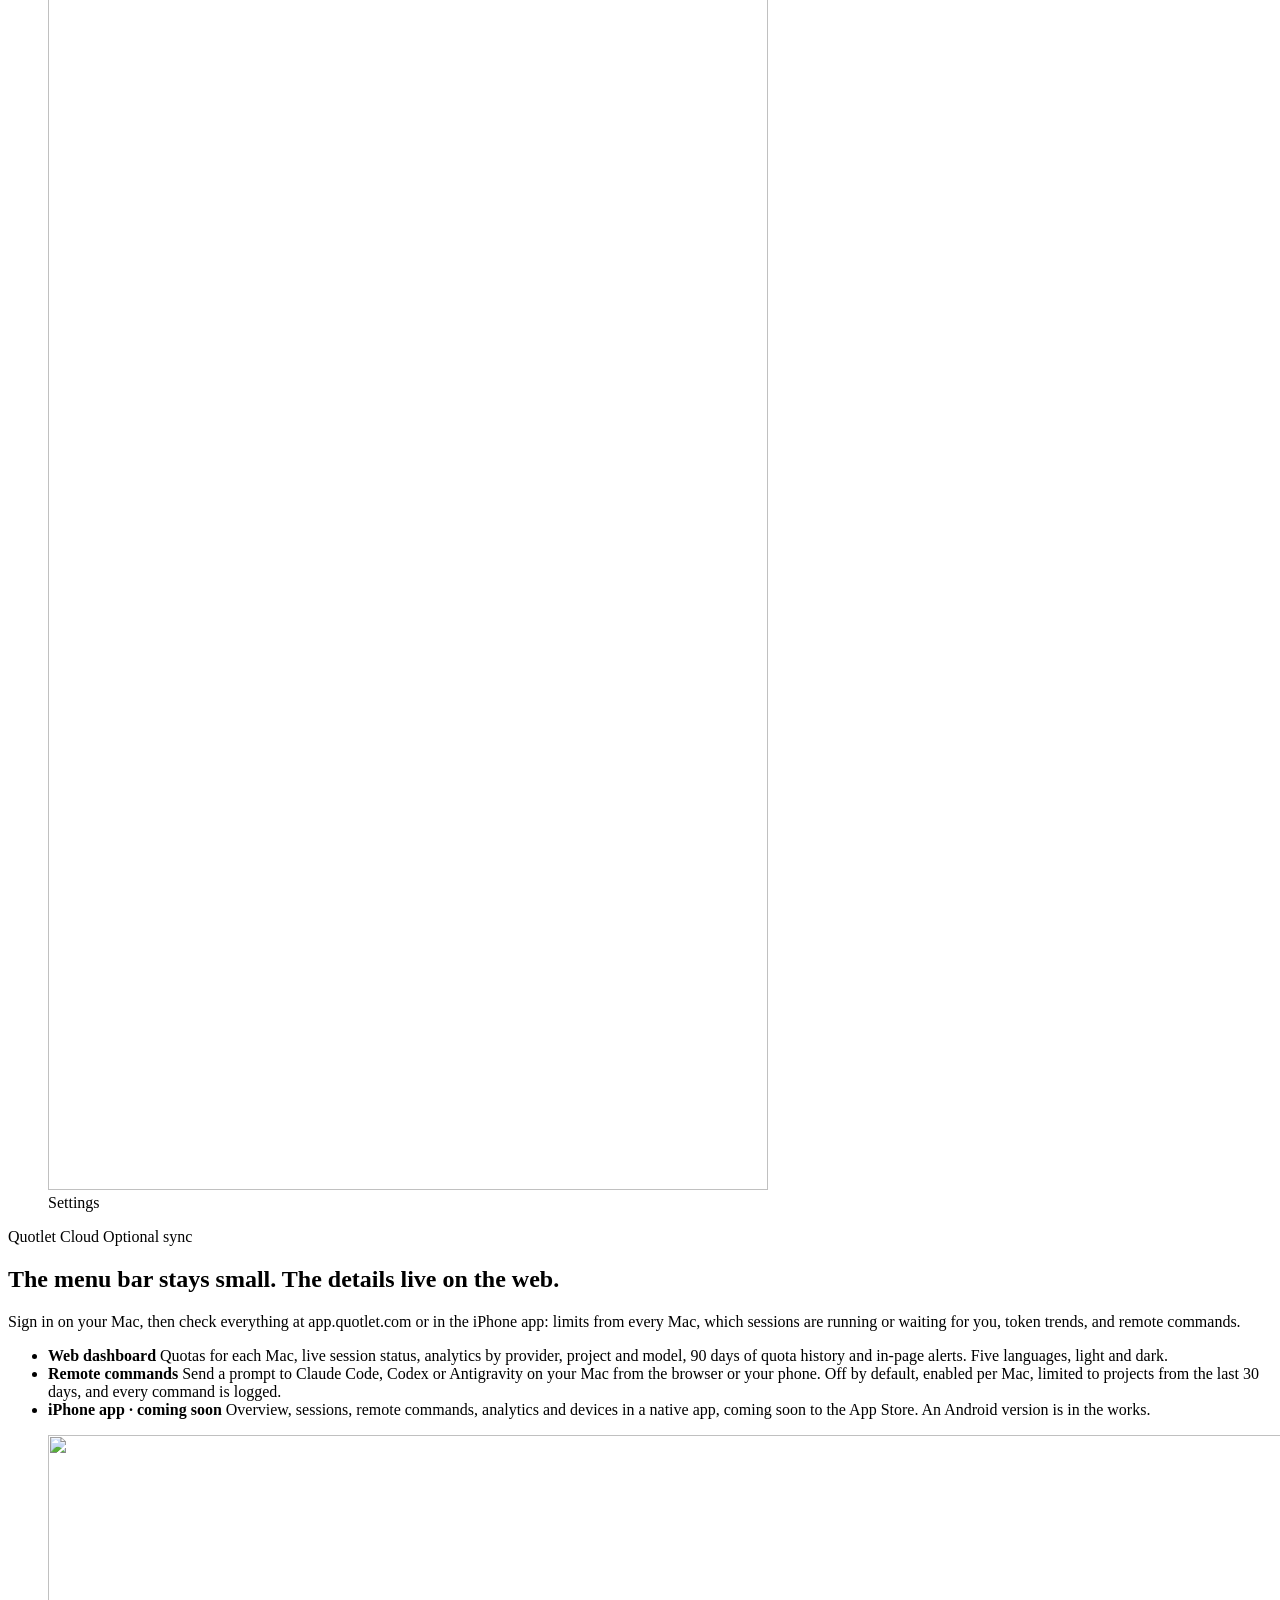
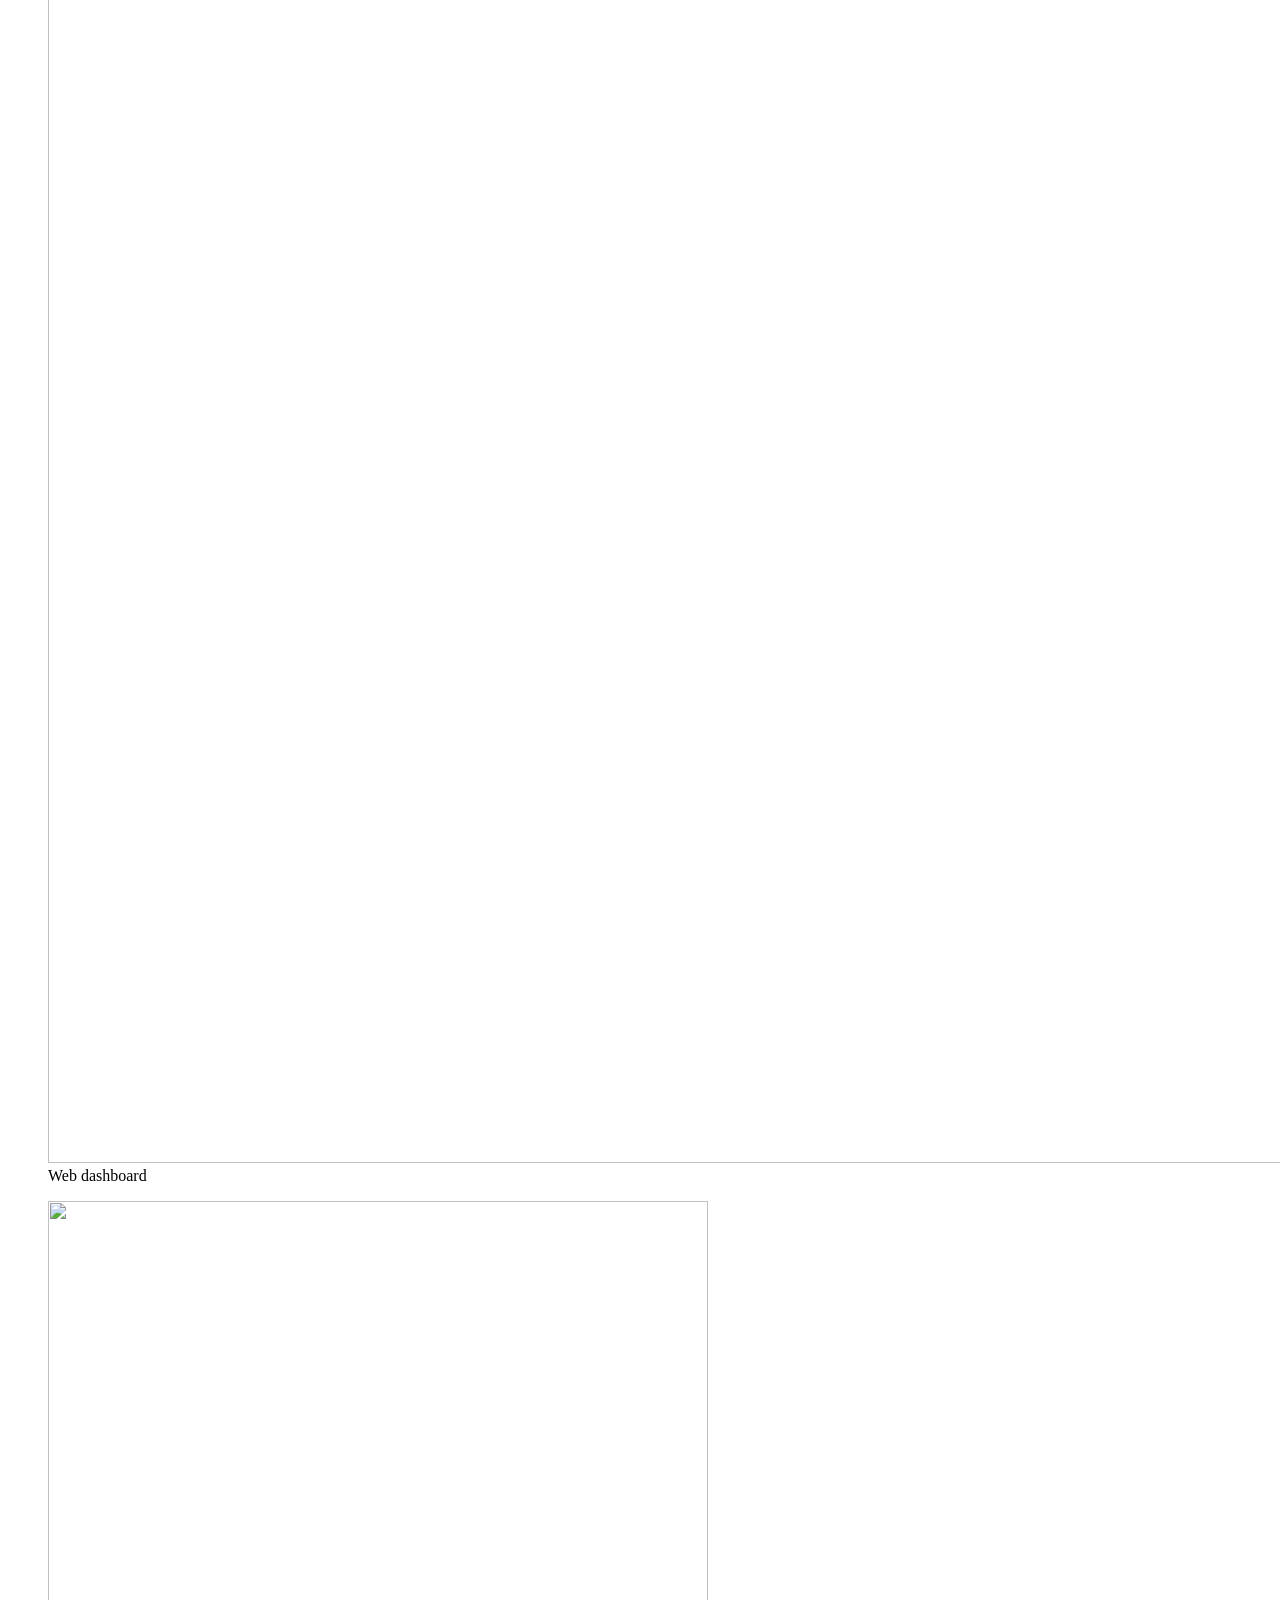
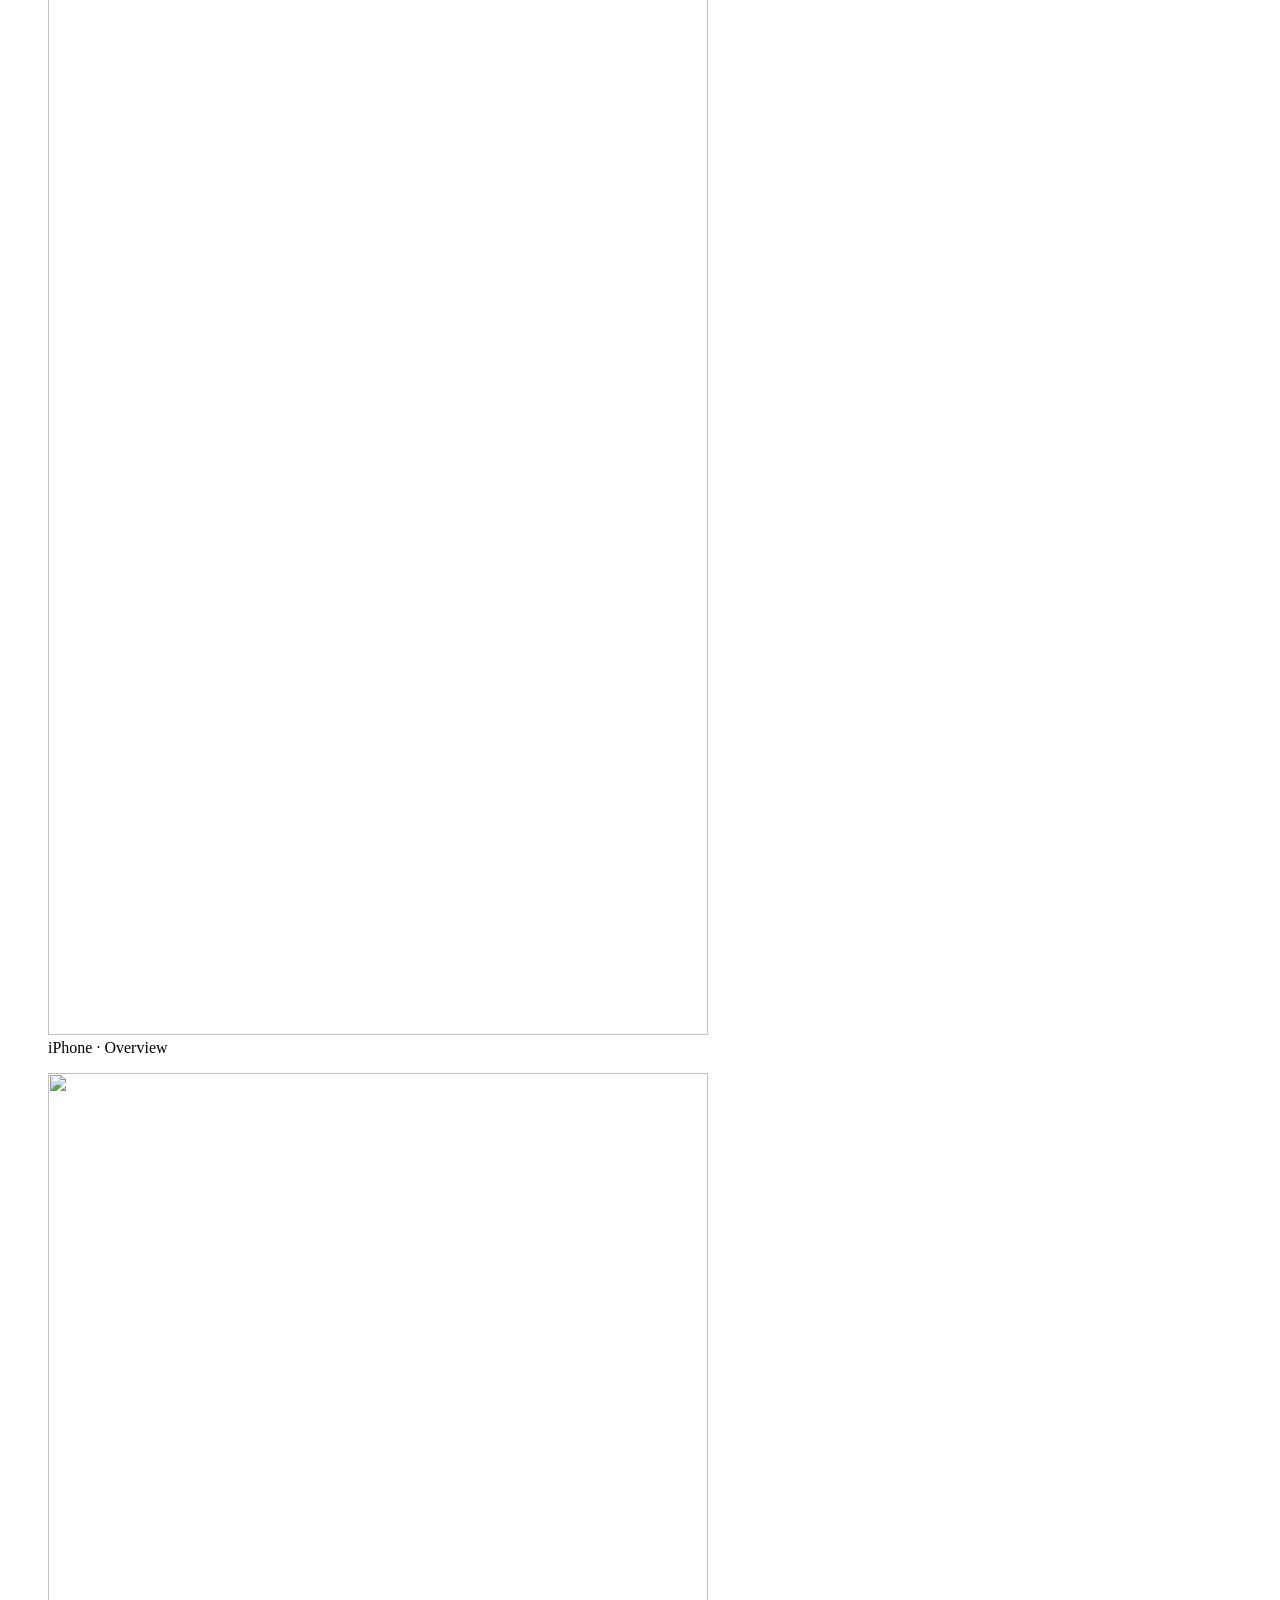
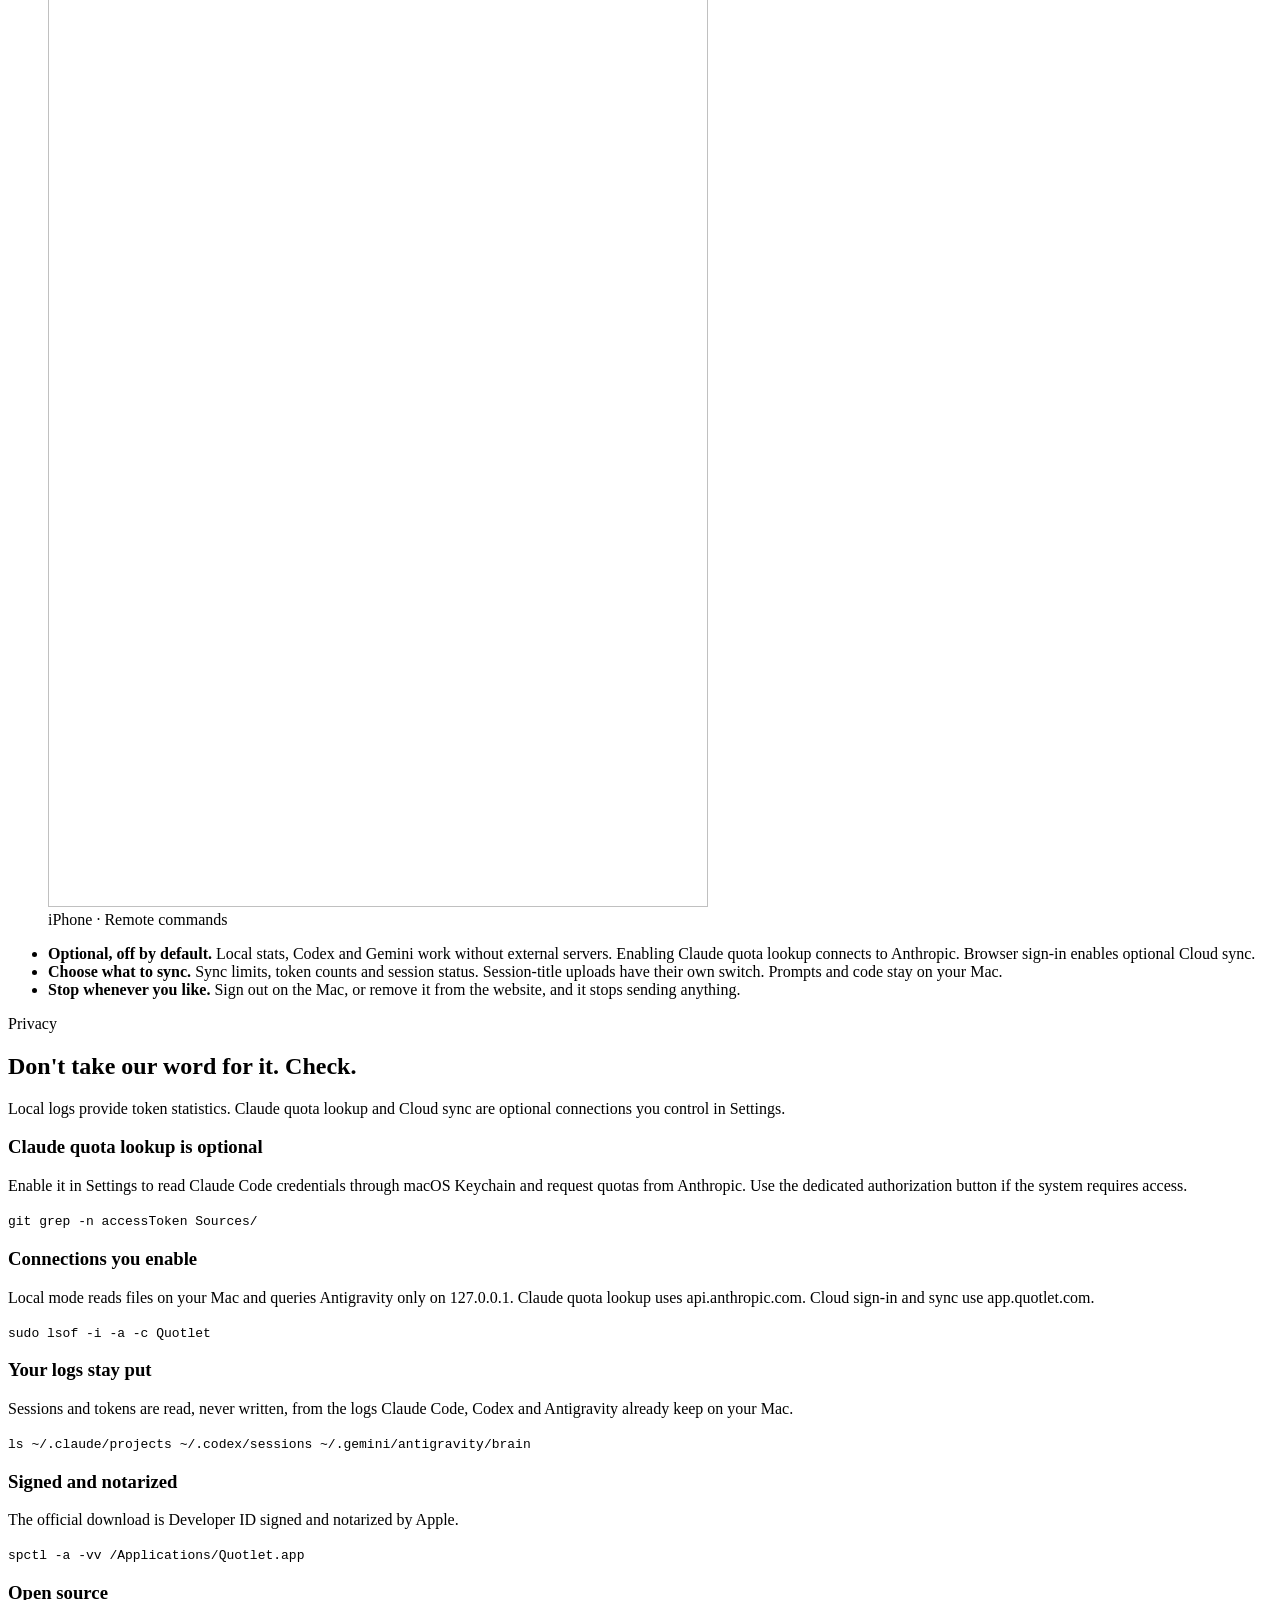
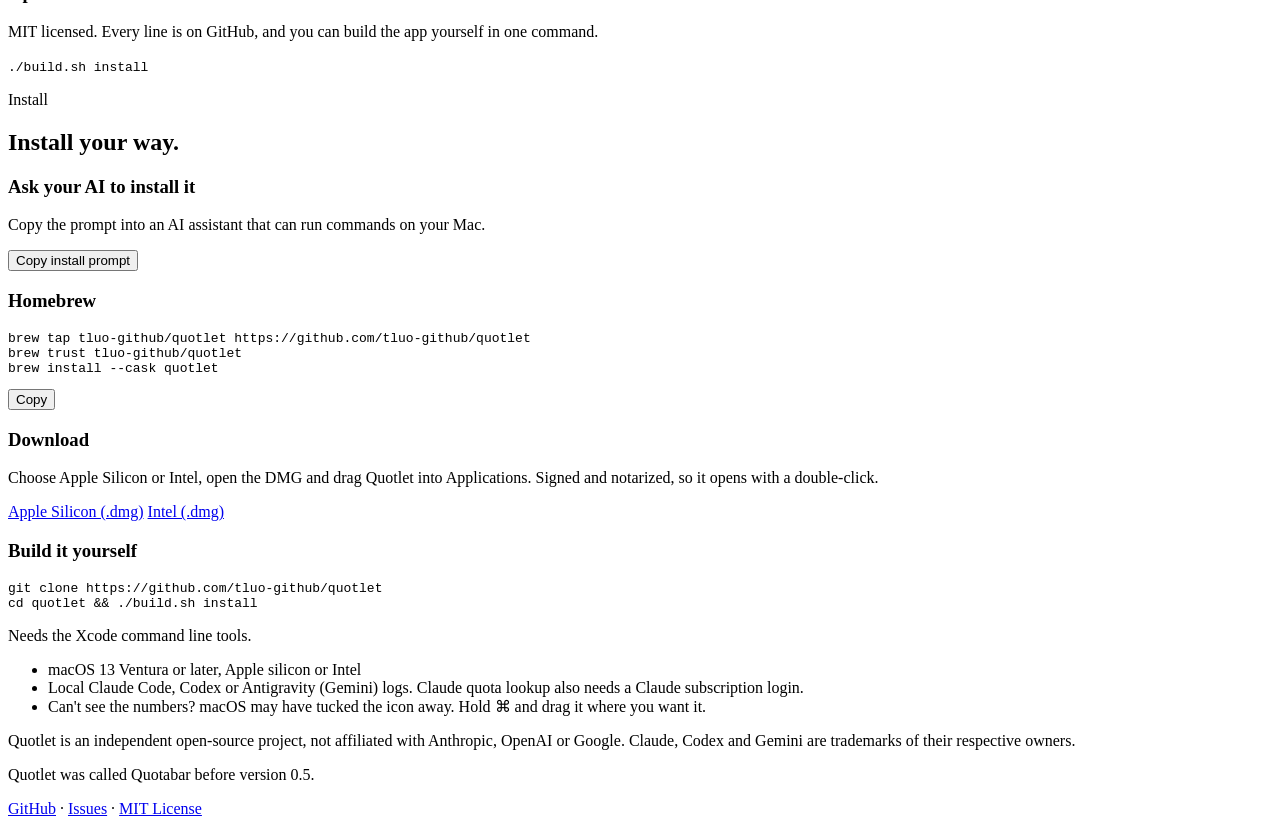
==== commit e96d902d: "Introduce the web dashboard and iPhone app in the READMEs and on the website All five READMEs gain a" ====
--- a/site/index.html
+++ b/site/index.html
@@ -119,8 +119,18 @@
   <section id="cloud" class="block">
     <p class="label"><span data-i18n="cloud.label">Quotlet Cloud</span> <span class="soon" data-i18n="cloud.soon">Optional sync</span></p>
     <h2 data-i18n="cloud.title">The menu bar stays small. The details live on the web.</h2>
-    <p class="lead" data-i18n="cloud.lead">Sign in and open app.quotlet.com for the full picture: limits from every Mac you use, session history, which sessions are running or waiting for you, and token trends — on your phone too.</p>
+    <p class="lead" data-i18n="cloud.lead">Sign in on your Mac, then check everything at app.quotlet.com or in the iPhone app: limits from every Mac, which sessions are running or waiting for you, token trends, and remote commands.</p>
     <ul class="points wide">
+      <li><b data-i18n="cloud.f1.t">Web dashboard</b> <span data-i18n="cloud.f1.d">Quotas for each Mac, live session status, analytics by provider, project and model, 90 days of quota history and in-page alerts. Five languages, light and dark.</span></li>
+      <li><b data-i18n="cloud.f2.t">Remote commands</b> <span data-i18n="cloud.f2.d">Send a prompt to Claude Code, Codex or Antigravity on your Mac from the browser or your phone. Off by default, enabled per Mac, limited to projects from the last 30 days, and every command is logged.</span></li>
+      <li><b data-i18n="cloud.f3.t">iPhone app · coming soon</b> <span data-i18n="cloud.f3.d">Overview, sessions, remote commands, analytics and devices in a native app, coming soon to the App Store. An Android version is in the works.</span></li>
+    </ul>
+    <div class="strip">
+      <figure class="wide"><img data-shot="web-overview" src="/assets/web-overview-en-light.webp" width="1440" height="1328" loading="lazy" alt=""><figcaption data-i18n="shots.web-overview">Web dashboard</figcaption></figure>
+      <figure><img data-shot="ios-overview" src="/assets/ios-overview-en-light.webp" width="660" height="1434" loading="lazy" alt=""><figcaption data-i18n="shots.ios-overview">iPhone · Overview</figcaption></figure>
+      <figure><img data-shot="ios-commands" src="/assets/ios-commands-en-light.webp" width="660" height="1434" loading="lazy" alt=""><figcaption data-i18n="shots.ios-commands">iPhone · Remote commands</figcaption></figure>
+    </div>
+    <ul class="points wide after-strip">
       <li><b data-i18n="cloud.p1.t">Optional, off by default.</b> <span data-i18n="cloud.p1.d">Local stats, Codex and Gemini work without external servers. Enabling Claude quota lookup connects to Anthropic. Browser sign-in enables optional Cloud sync.</span></li>
       <li><b data-i18n="cloud.p2.t">Choose what to sync.</b> <span data-i18n="cloud.p2.d">Sync limits, token counts and session status. Session-title uploads have their own switch. Prompts and code stay on your Mac.</span></li>
       <li><b data-i18n="cloud.p3.t">Stop whenever you like.</b> <span data-i18n="cloud.p3.d">Sign out on the Mac, or remove it from the website, and it stops sending anything.</span></li>
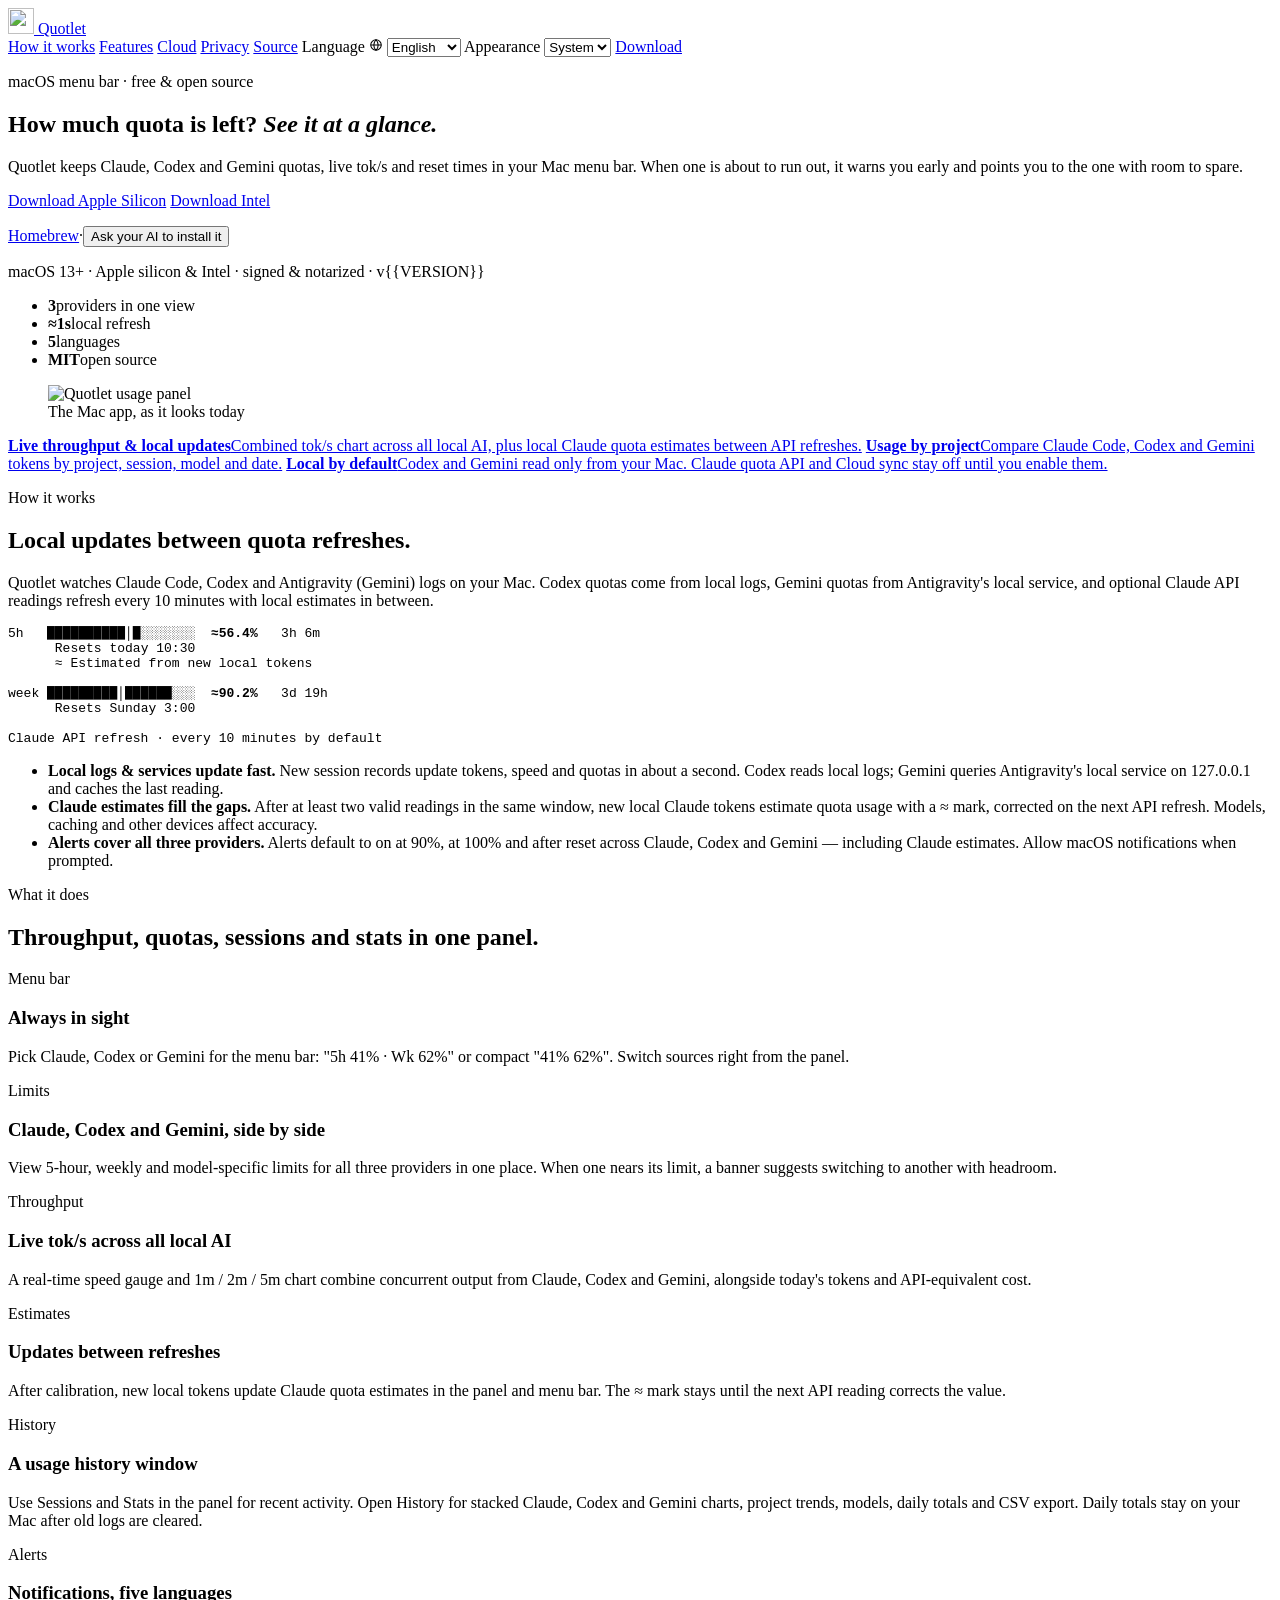
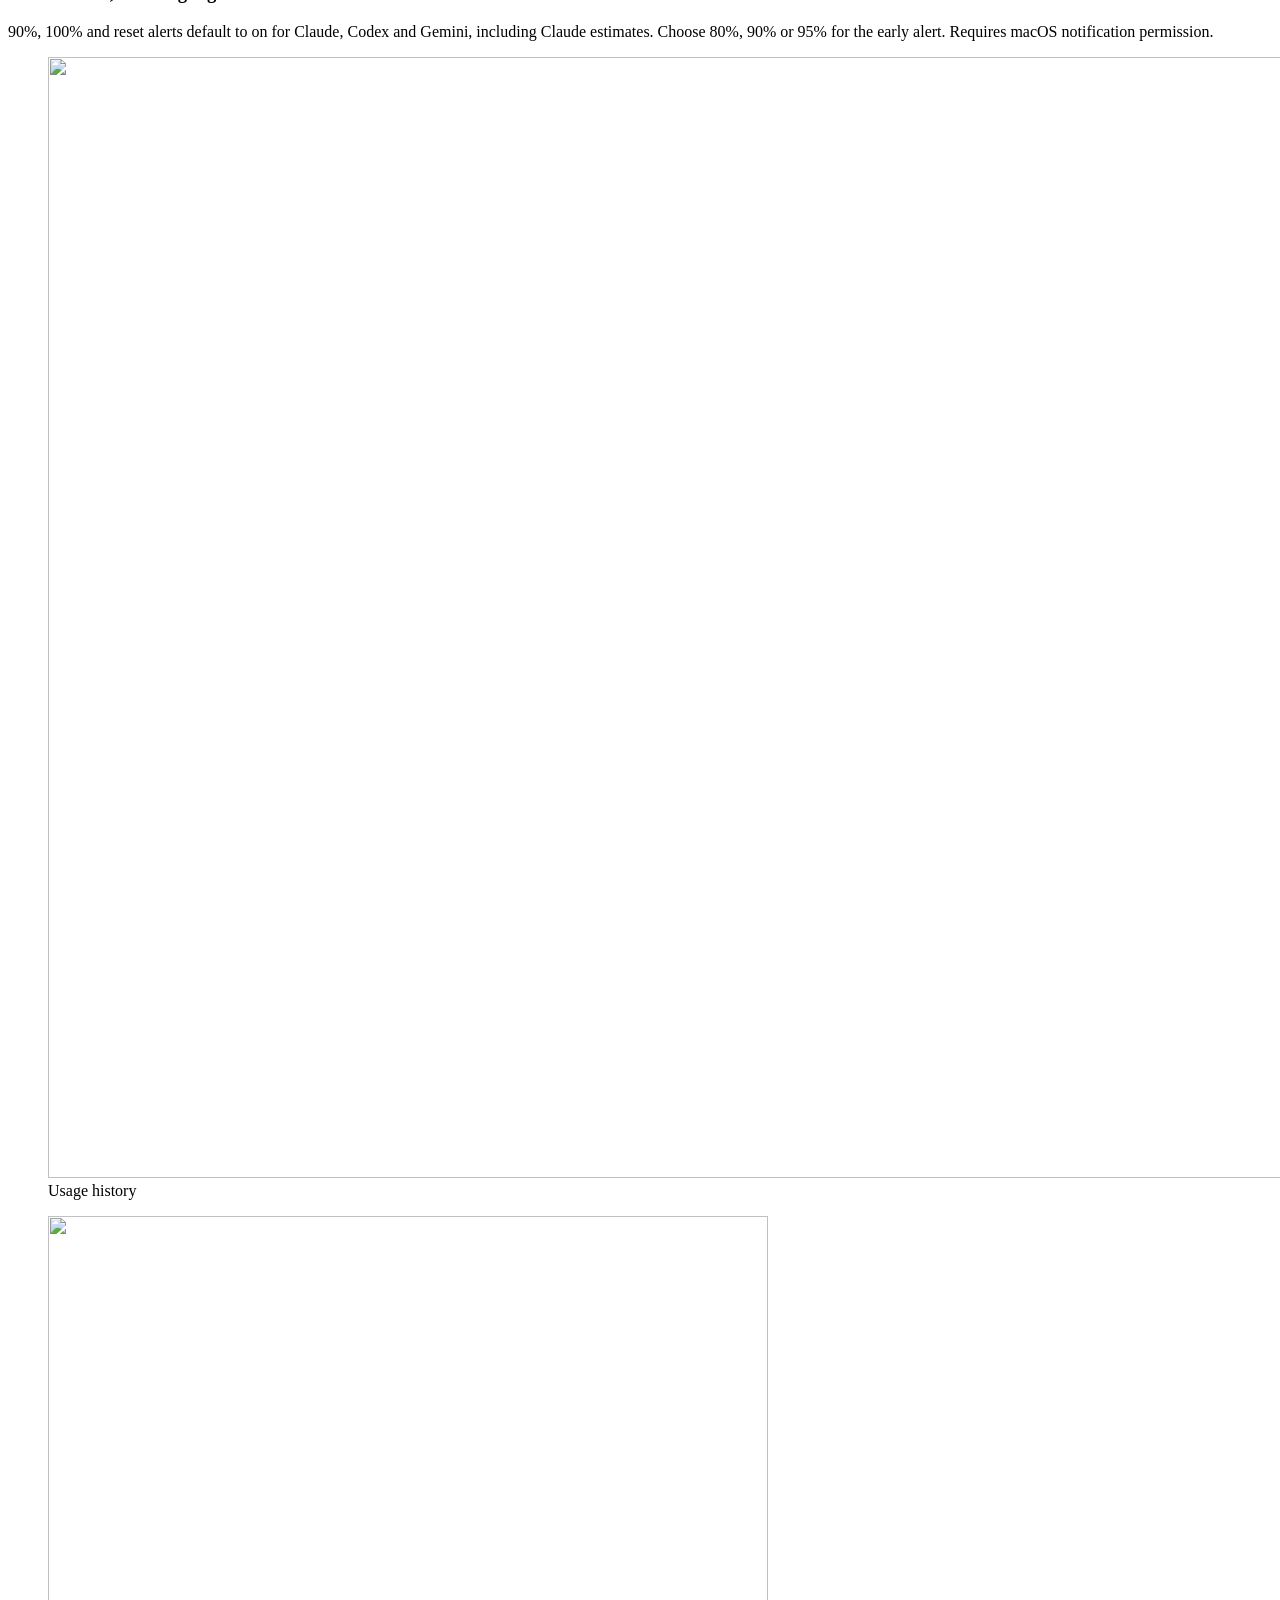
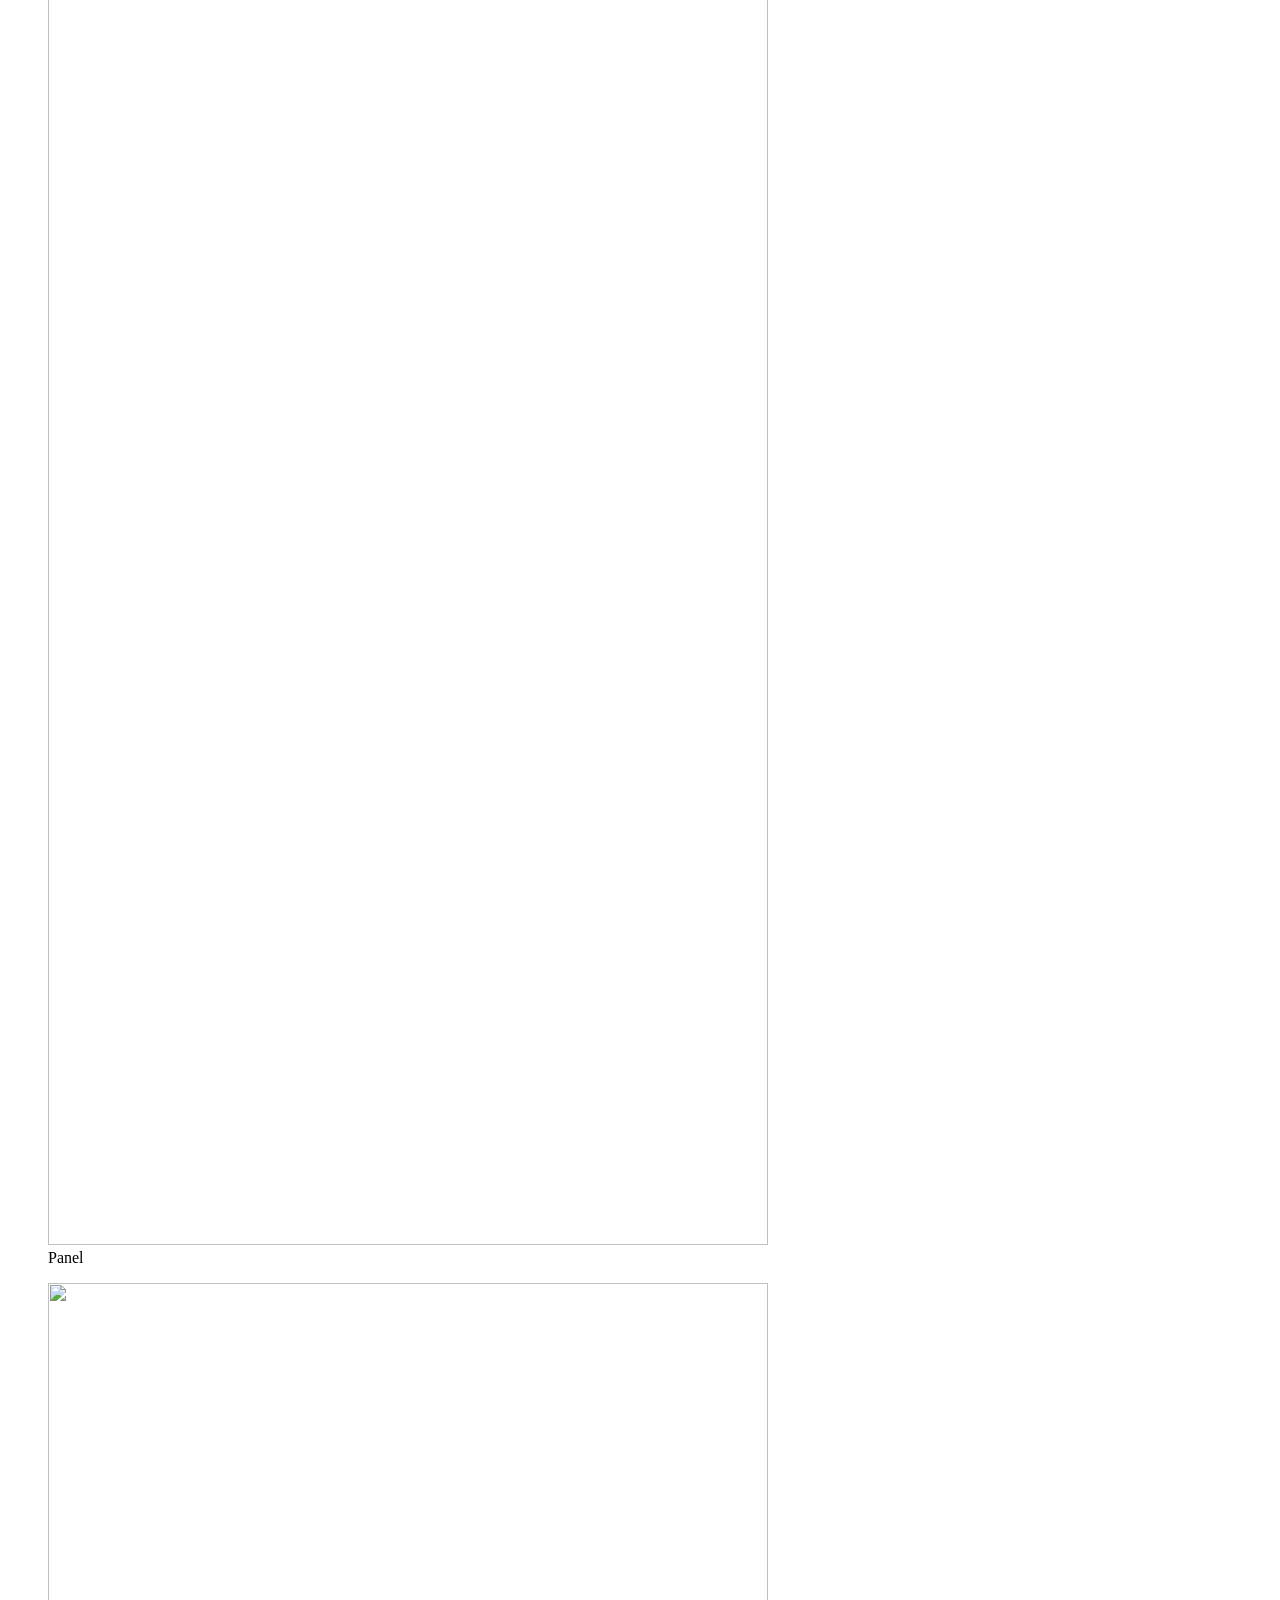
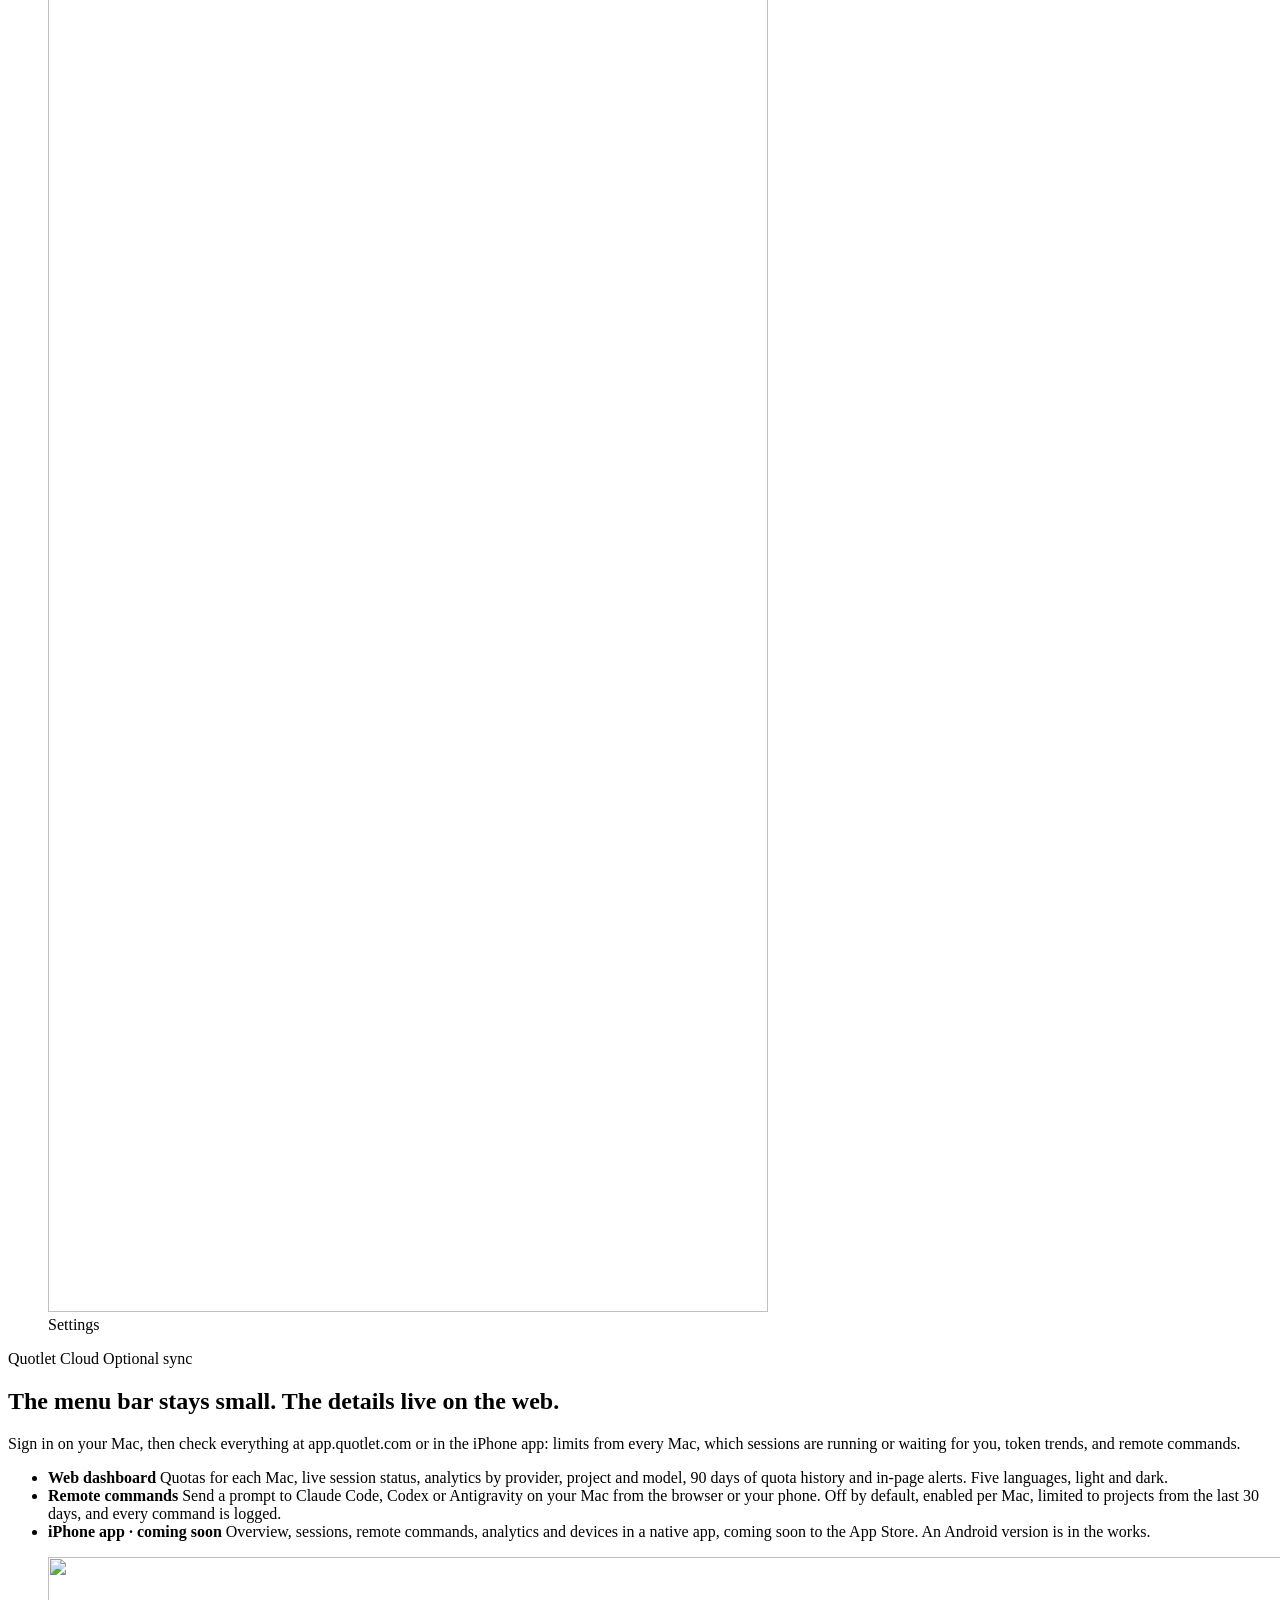
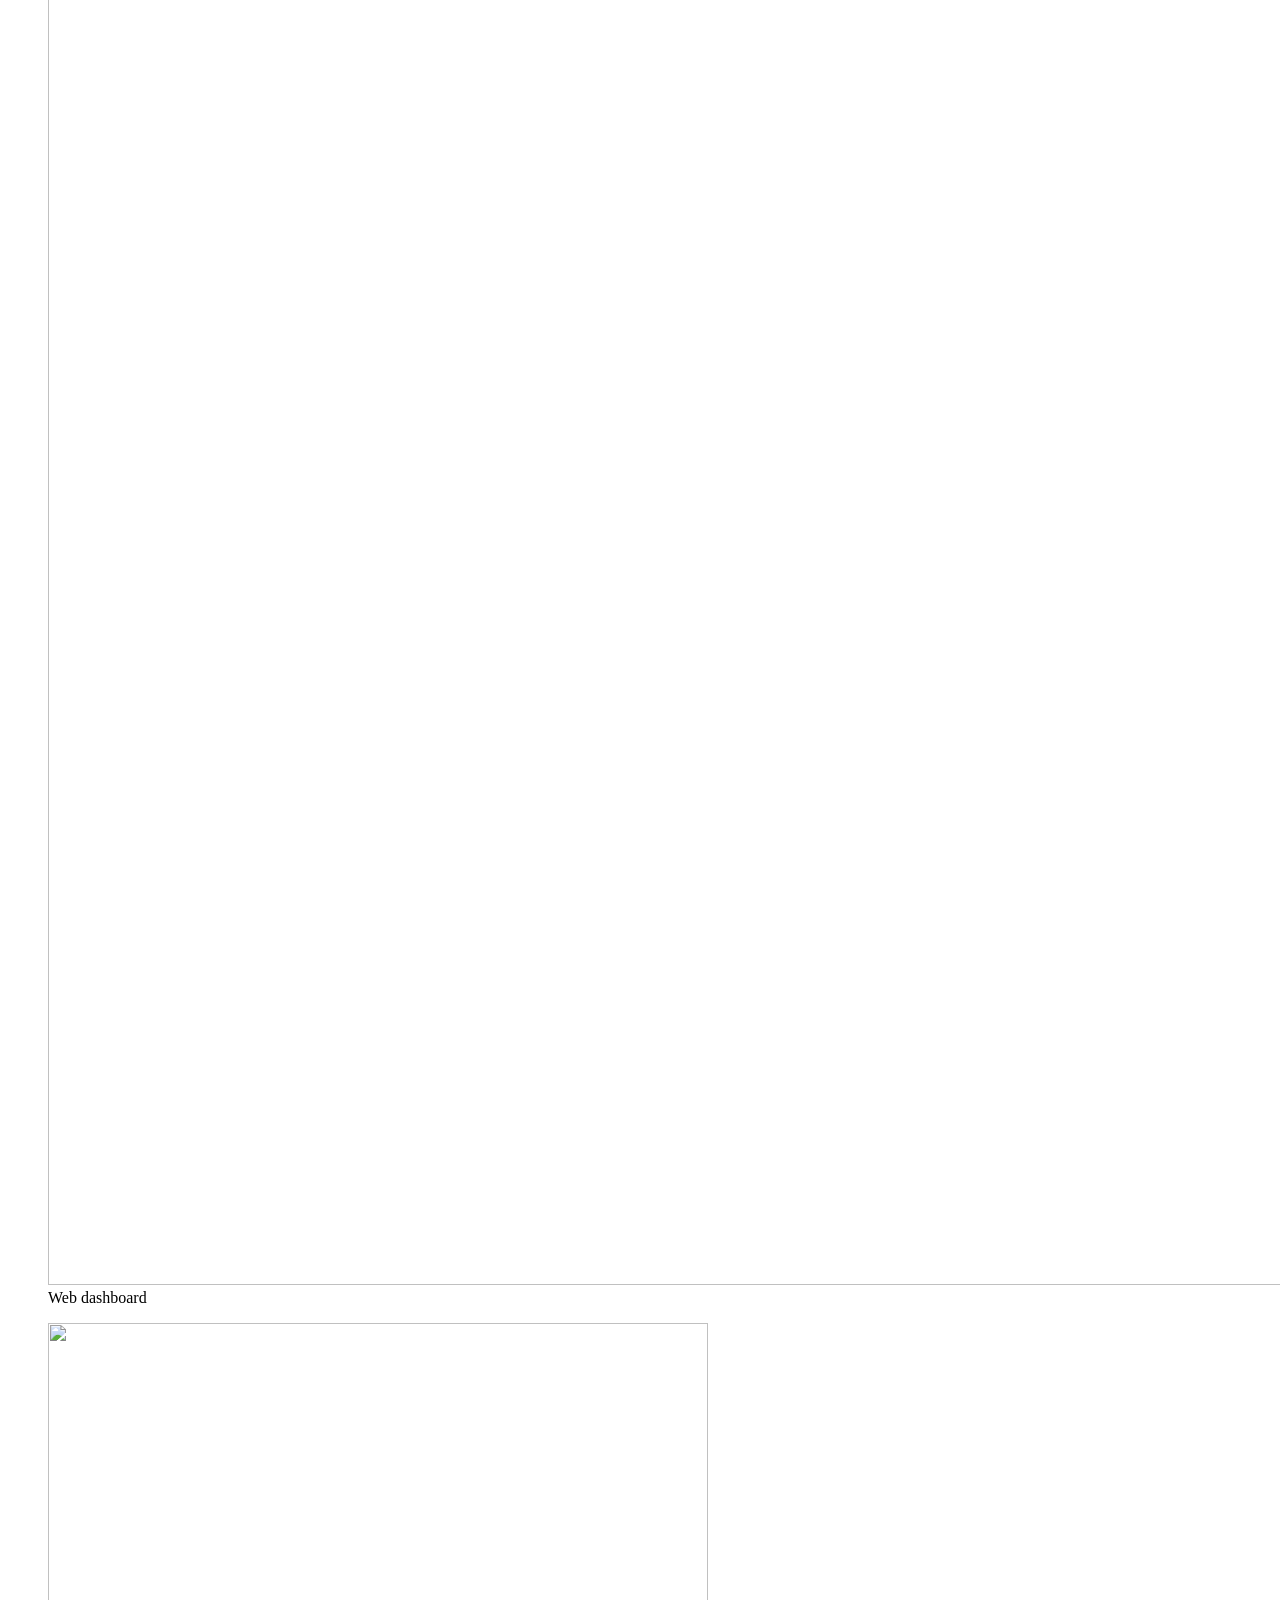
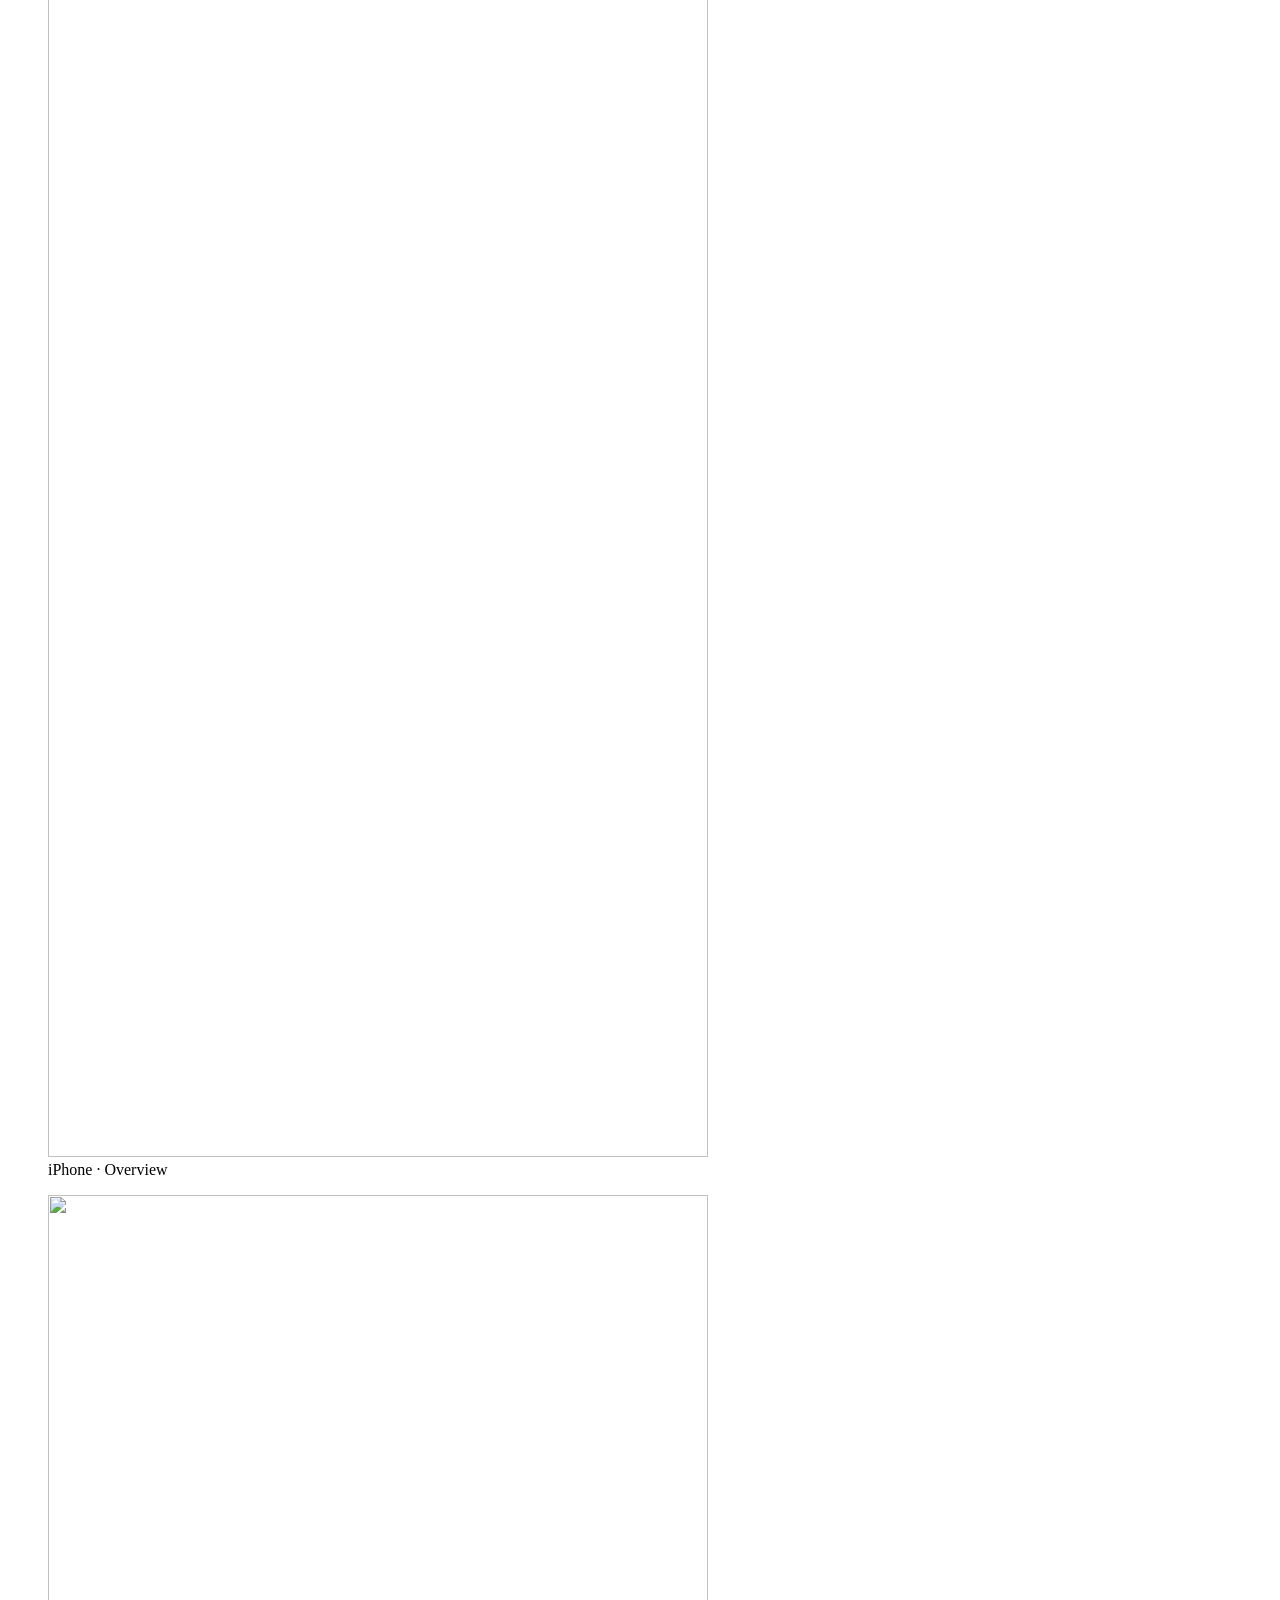
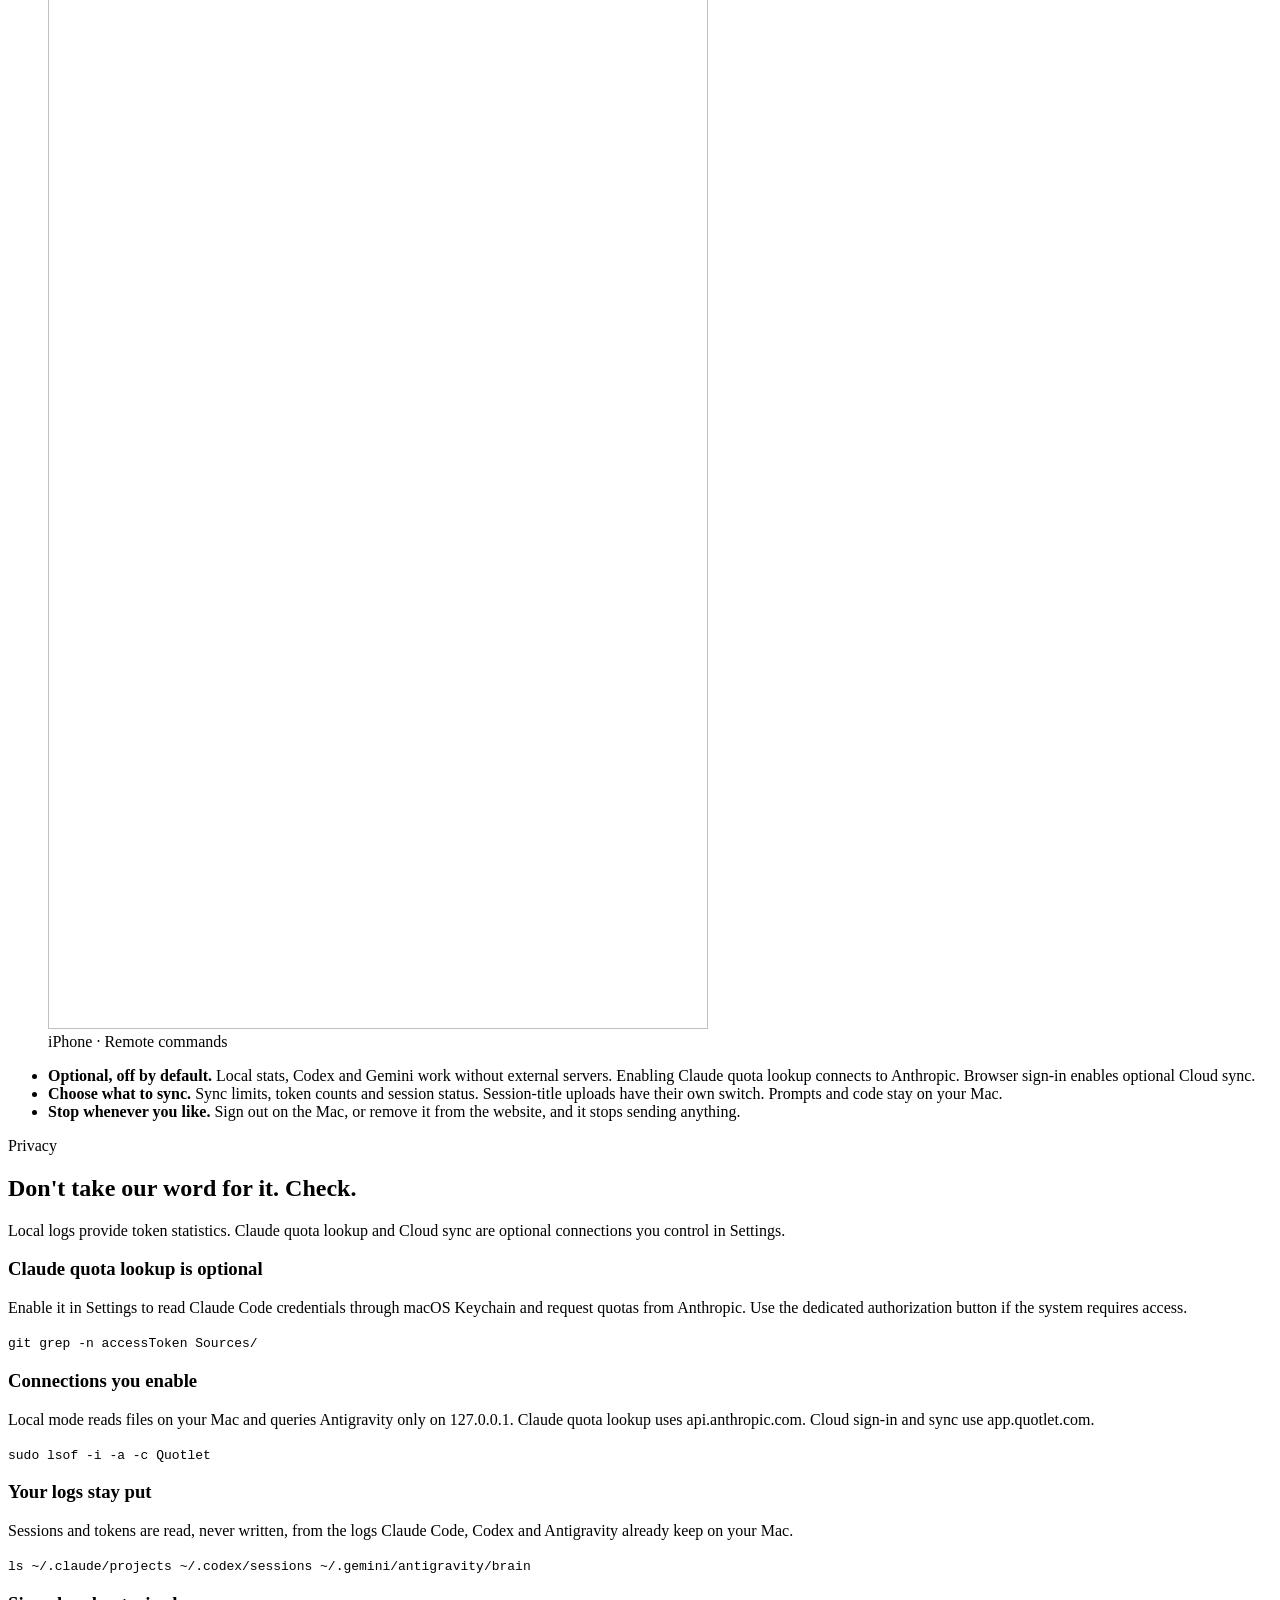
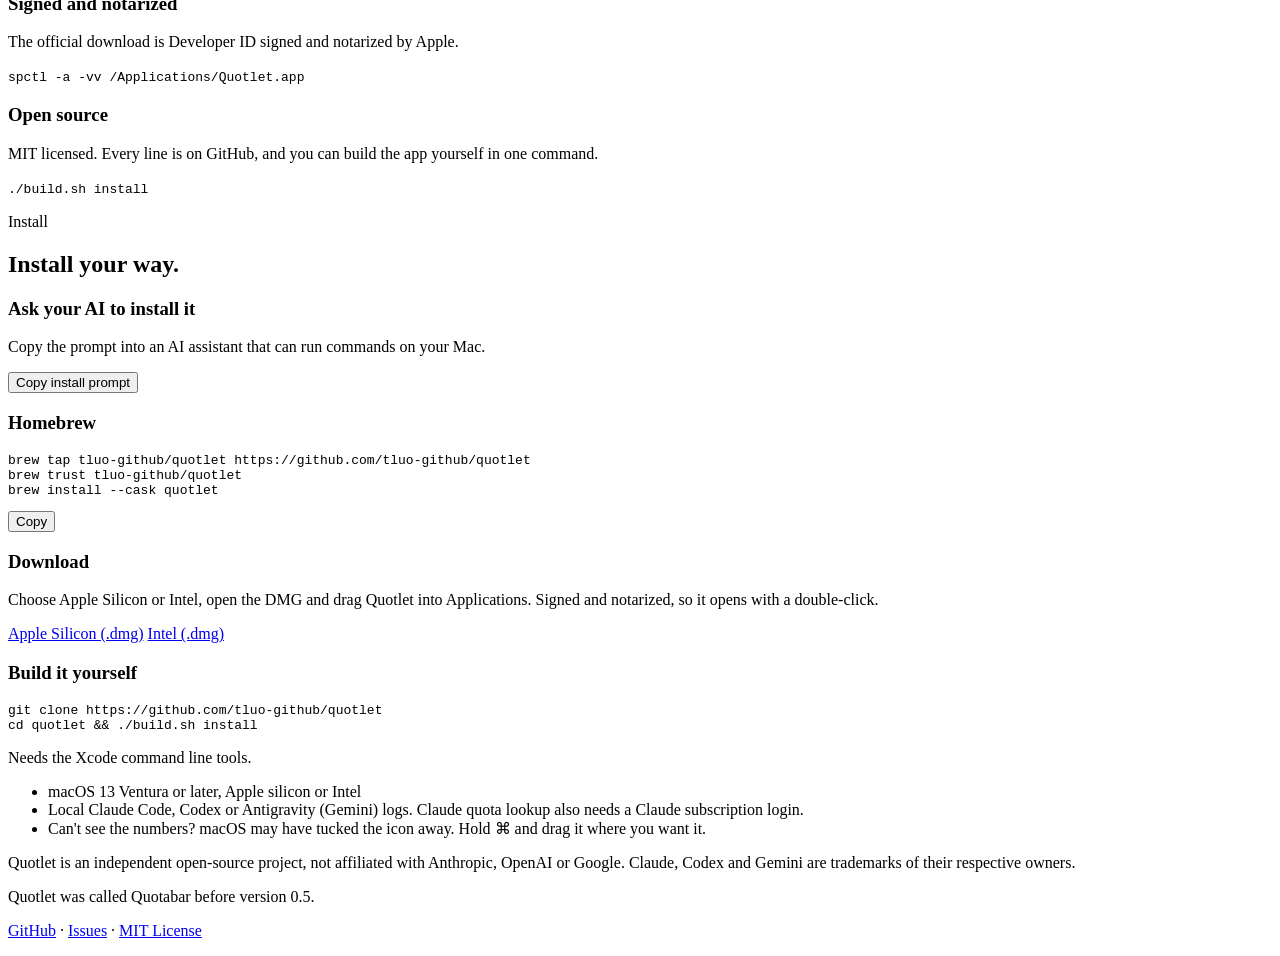
==== commit 1a496b6f: "Website: tighten the hero, sharper lead copy and a stats row Less space above the fold, a larger hea" ====
--- a/site/index.html
+++ b/site/index.html
@@ -56,14 +56,19 @@
     <div>
       <p class="label" data-i18n="hero.label">macOS menu bar · free &amp; open source</p>
       <h1 data-i18n-html="hero.title">How much quota is left? <em>See it at a glance.</em></h1>
-      <p class="lead" data-i18n="hero.lead">Track Claude, Codex and Gemini quotas, live tok/s throughput and reset times from your Mac menu bar. Get a suggestion to switch when one provider is running low.</p>
+      <p class="lead" data-i18n="hero.lead">Quotlet keeps Claude, Codex and Gemini quotas, live tok/s and reset times in your Mac menu bar. When one is about to run out, it warns you early and points you to the one with room to spare.</p>
       <div class="actions">
         <a class="button primary" data-download="arm64" href="https://github.com/tluo-github/quotlet/releases/latest" data-i18n="cta.dmg.arm64">Download Apple Silicon</a>
         <a class="button" data-download="x86_64" href="https://github.com/tluo-github/quotlet/releases/latest" data-i18n="cta.dmg.intel">Download Intel</a>
-        <a class="button" href="#install">Homebrew</a>
-        <button class="ai-link" type="button" data-copy-key="install.ai.prompt" data-i18n="install.ai.t" aria-live="polite">Ask your AI to install it</button>
-      </div>
+      </div>
+      <p class="alt"><a href="#install">Homebrew</a><span aria-hidden="true">·</span><button class="ai-link" type="button" data-copy-key="install.ai.prompt" data-i18n="install.ai.t" aria-live="polite">Ask your AI to install it</button></p>
       <p class="meta"><span data-i18n="hero.meta">macOS 13+ · Apple silicon &amp; Intel · signed &amp; notarized</span> · v{{VERSION}}</p>
+      <ul class="stats">
+        <li><b>3</b><span data-i18n="stat.providers">providers in one view</span></li>
+        <li><b>≈1s</b><span data-i18n="stat.refresh">local refresh</span></li>
+        <li><b>5</b><span data-i18n="stat.langs">languages</span></li>
+        <li><b>MIT</b><span data-i18n="stat.license">open source</span></li>
+      </ul>
     </div>
     <figure class="preview">
       <img data-shot="panel" src="/assets/panel-en-light.webp" width="720" height="1720" fetchpriority="high" alt="Quotlet usage panel">
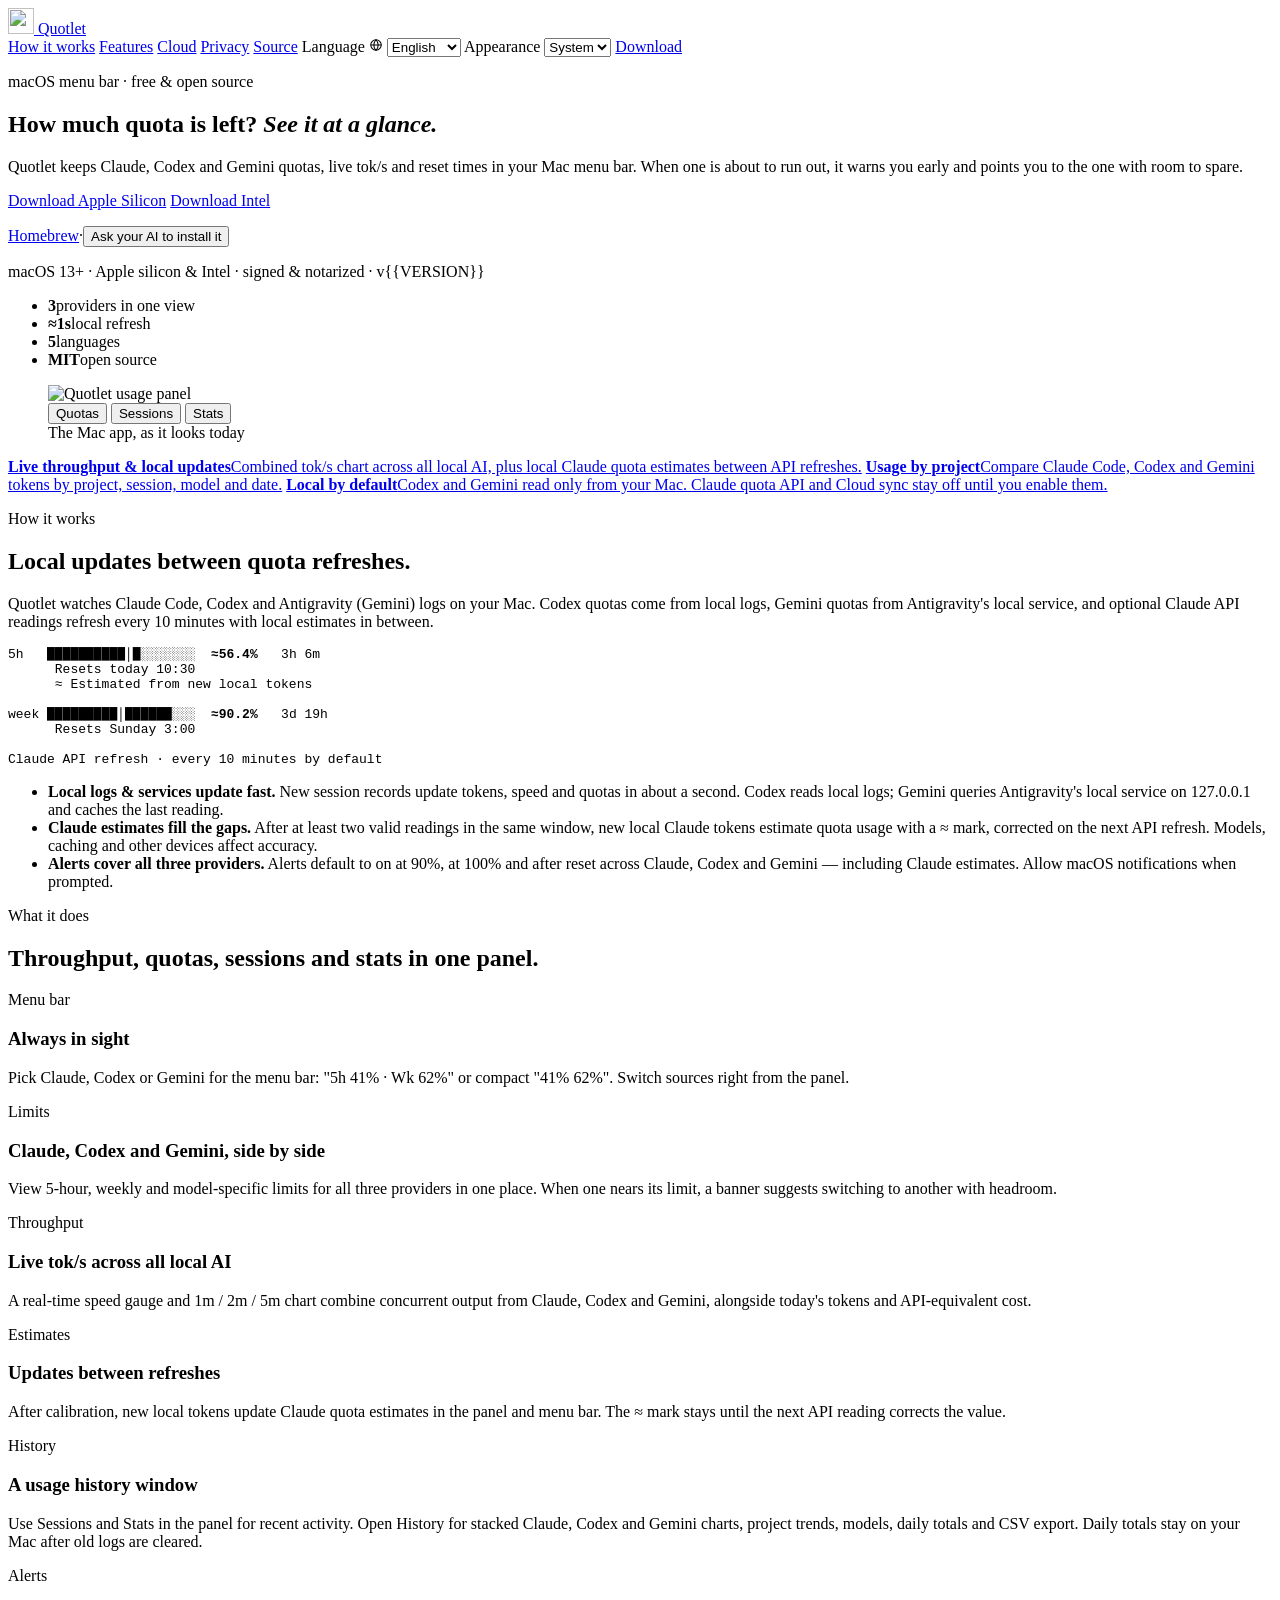
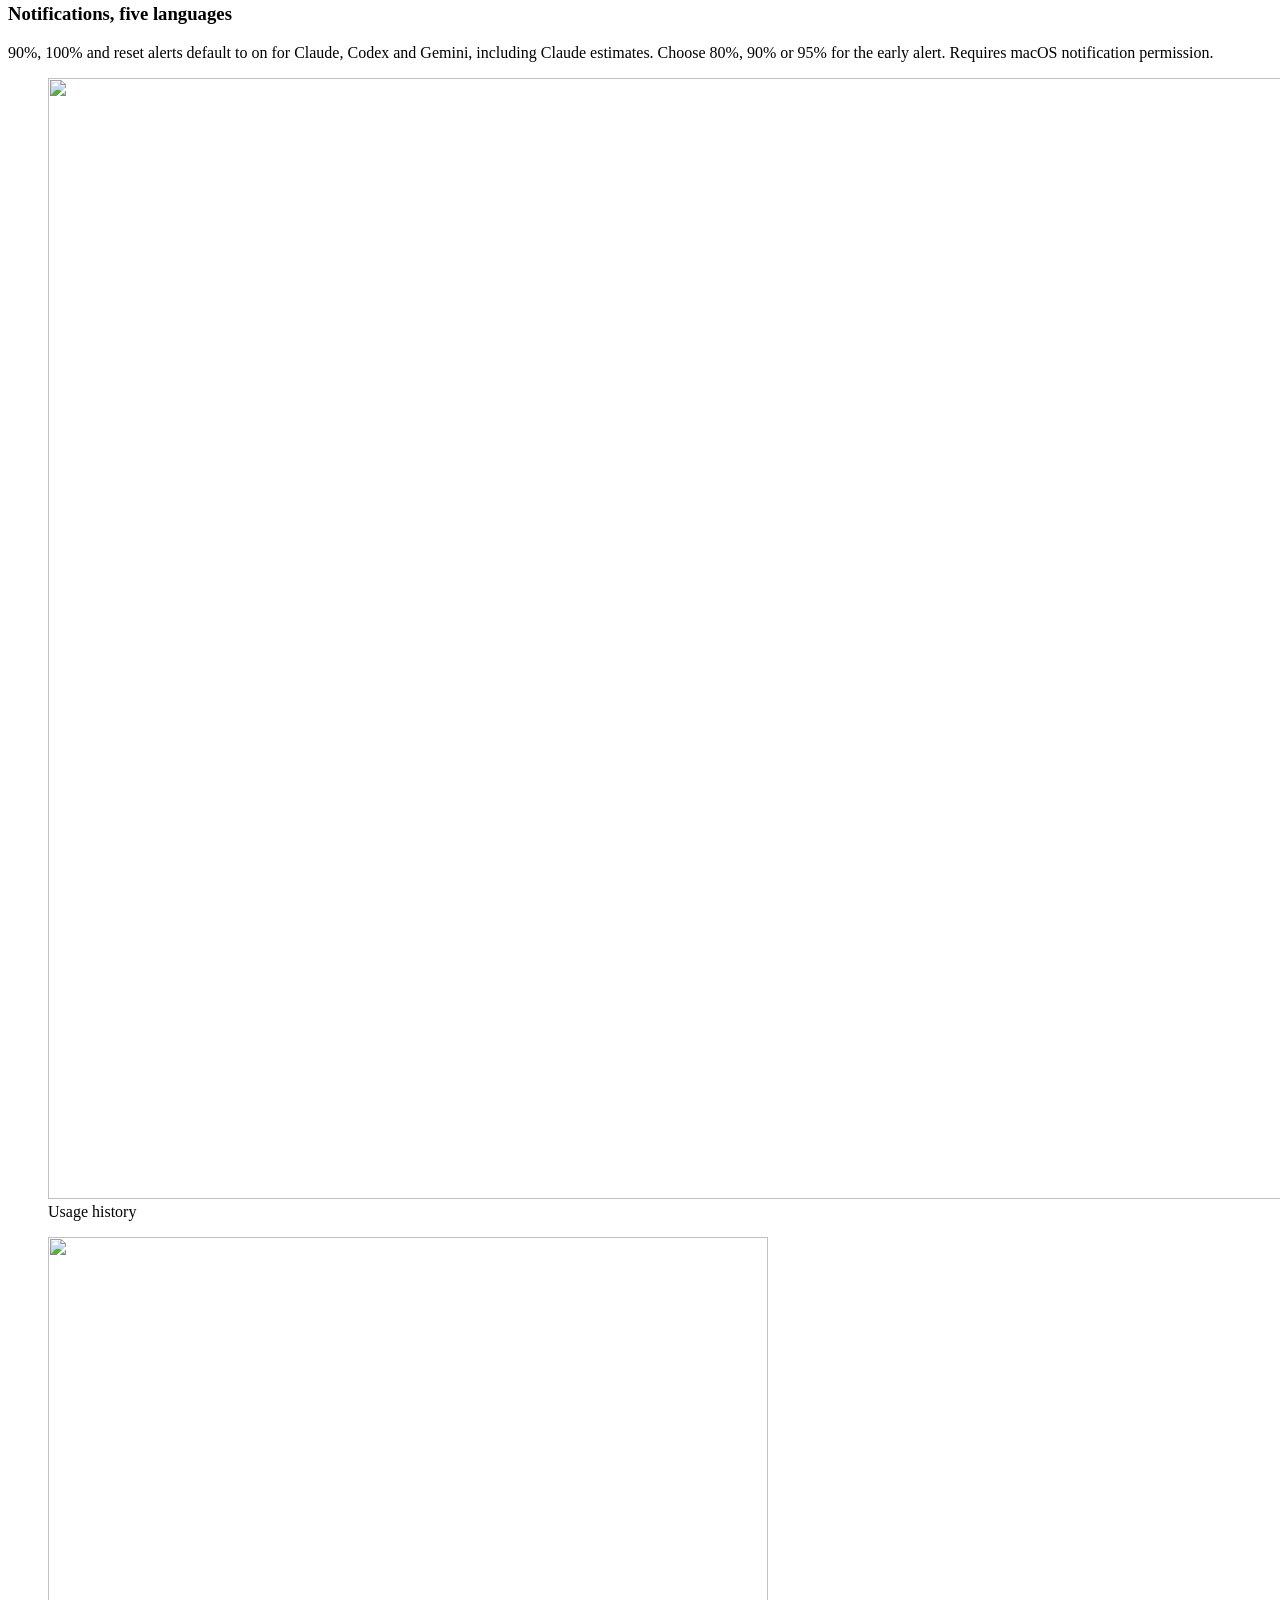
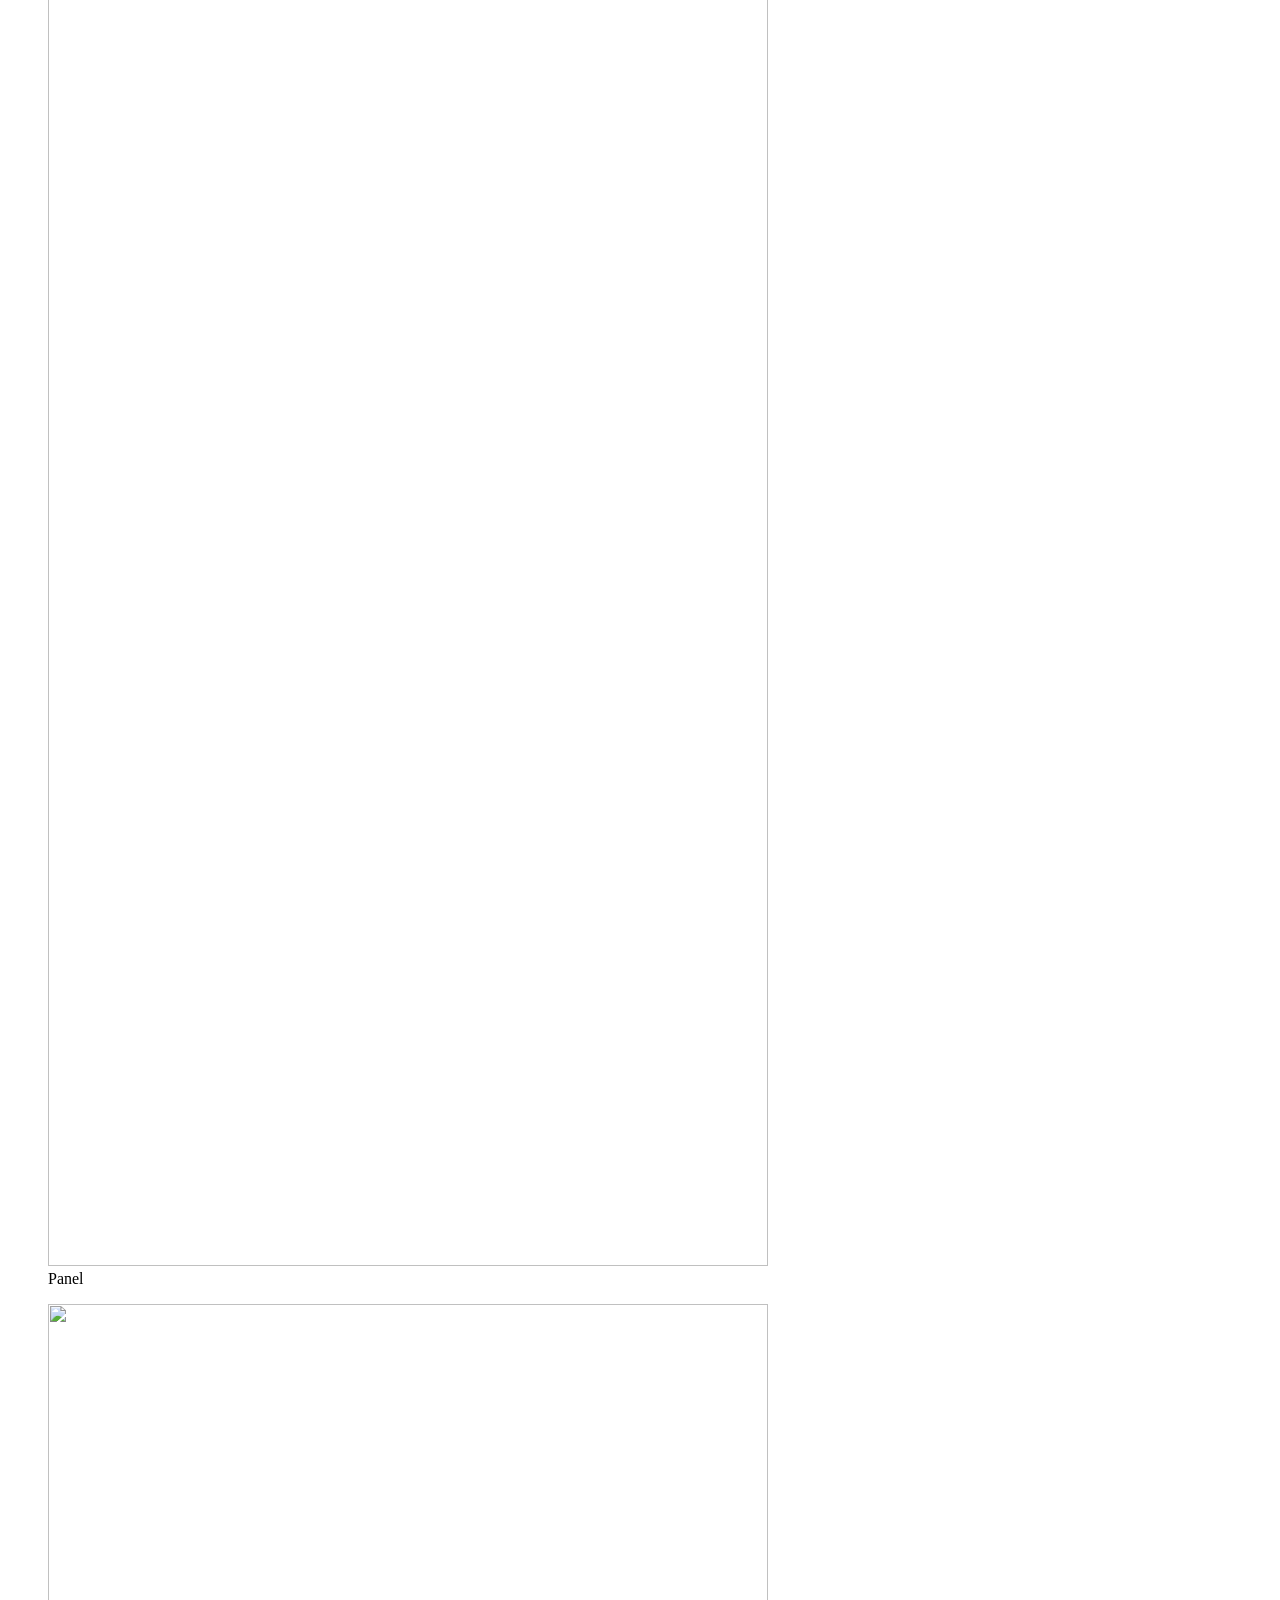
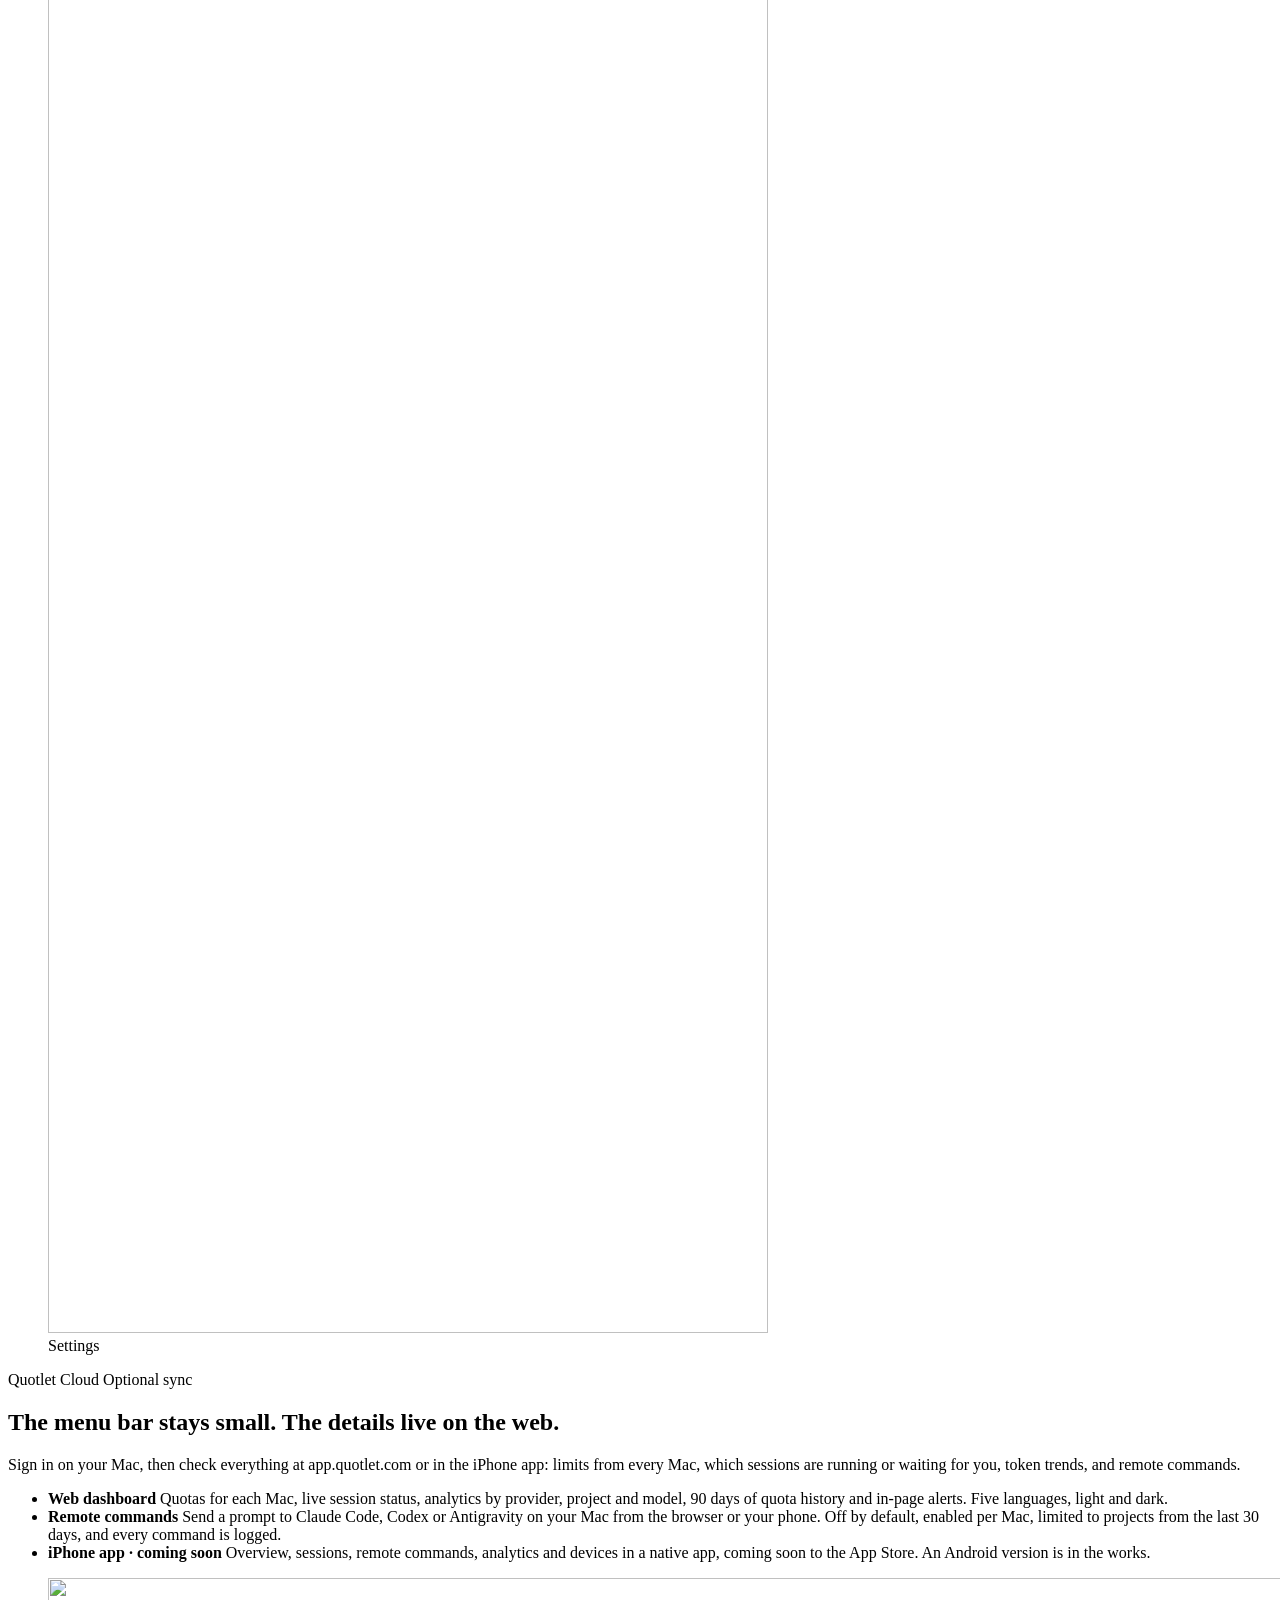
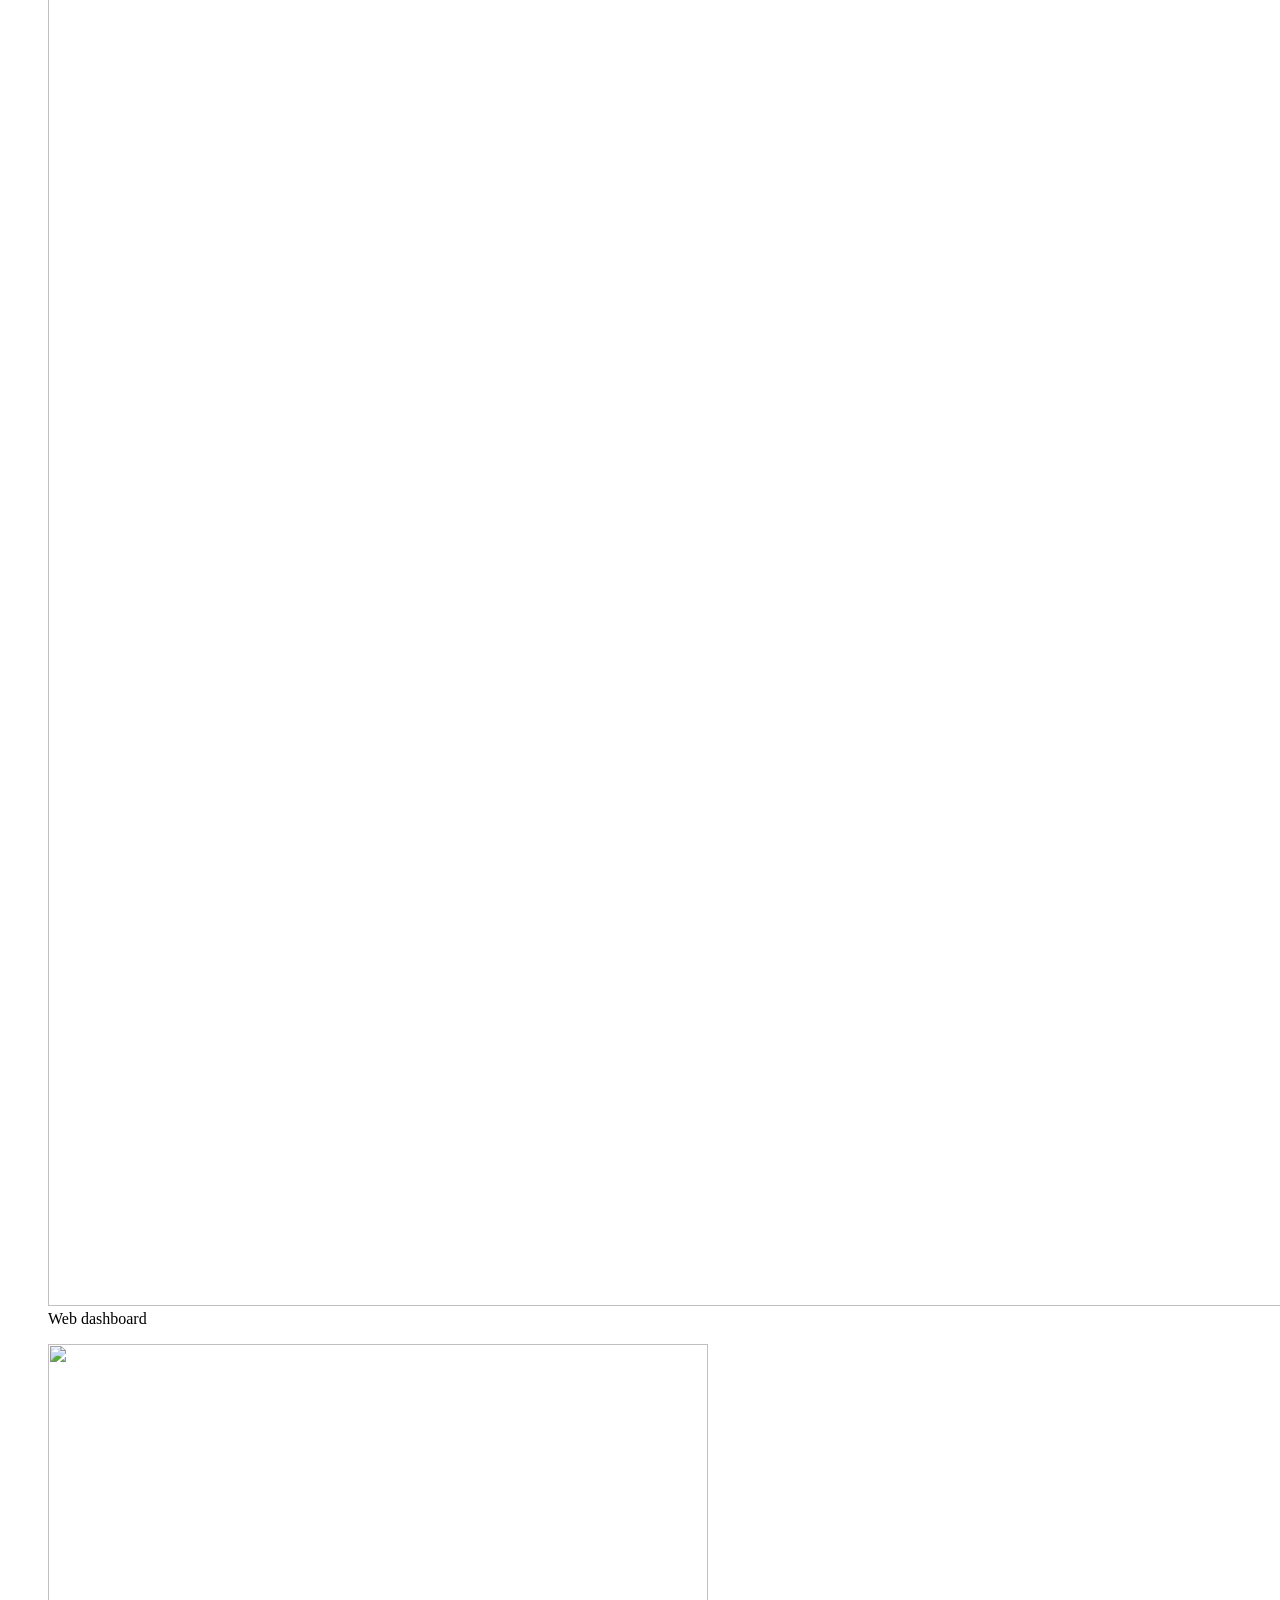
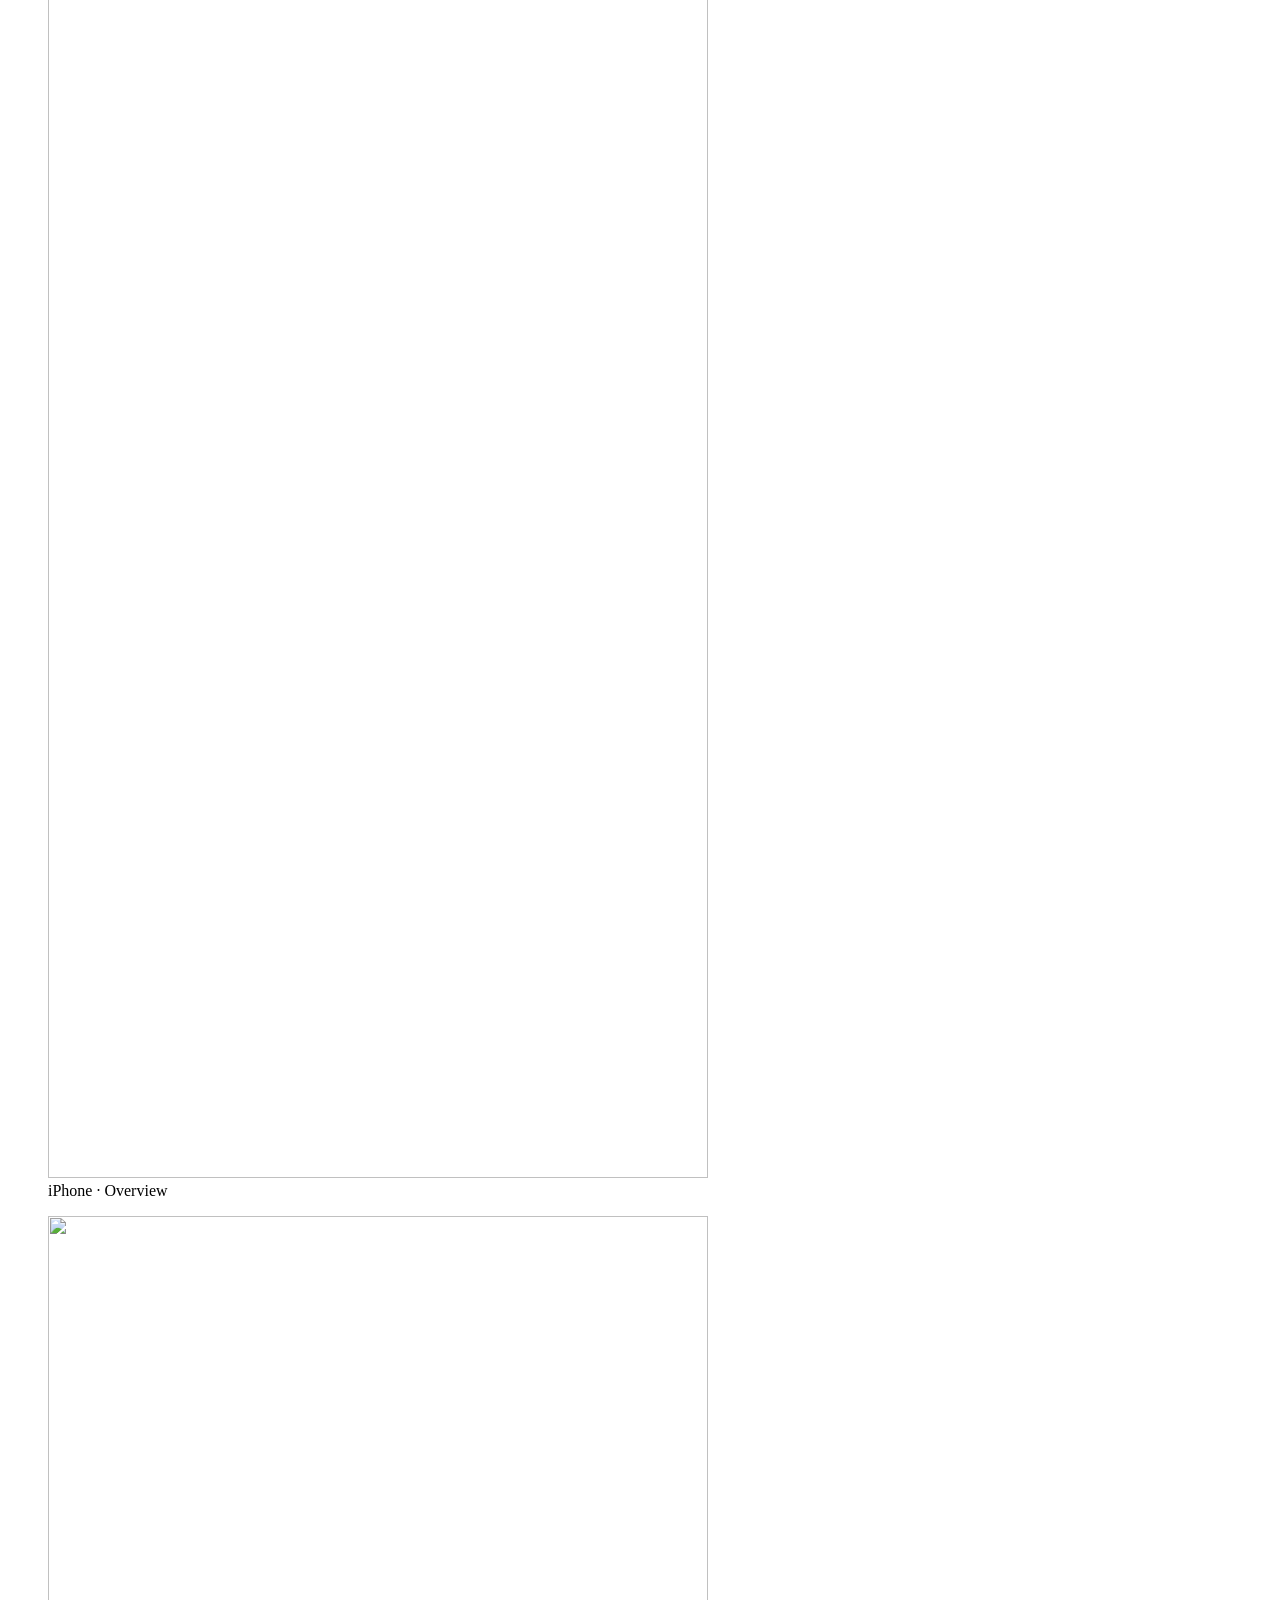
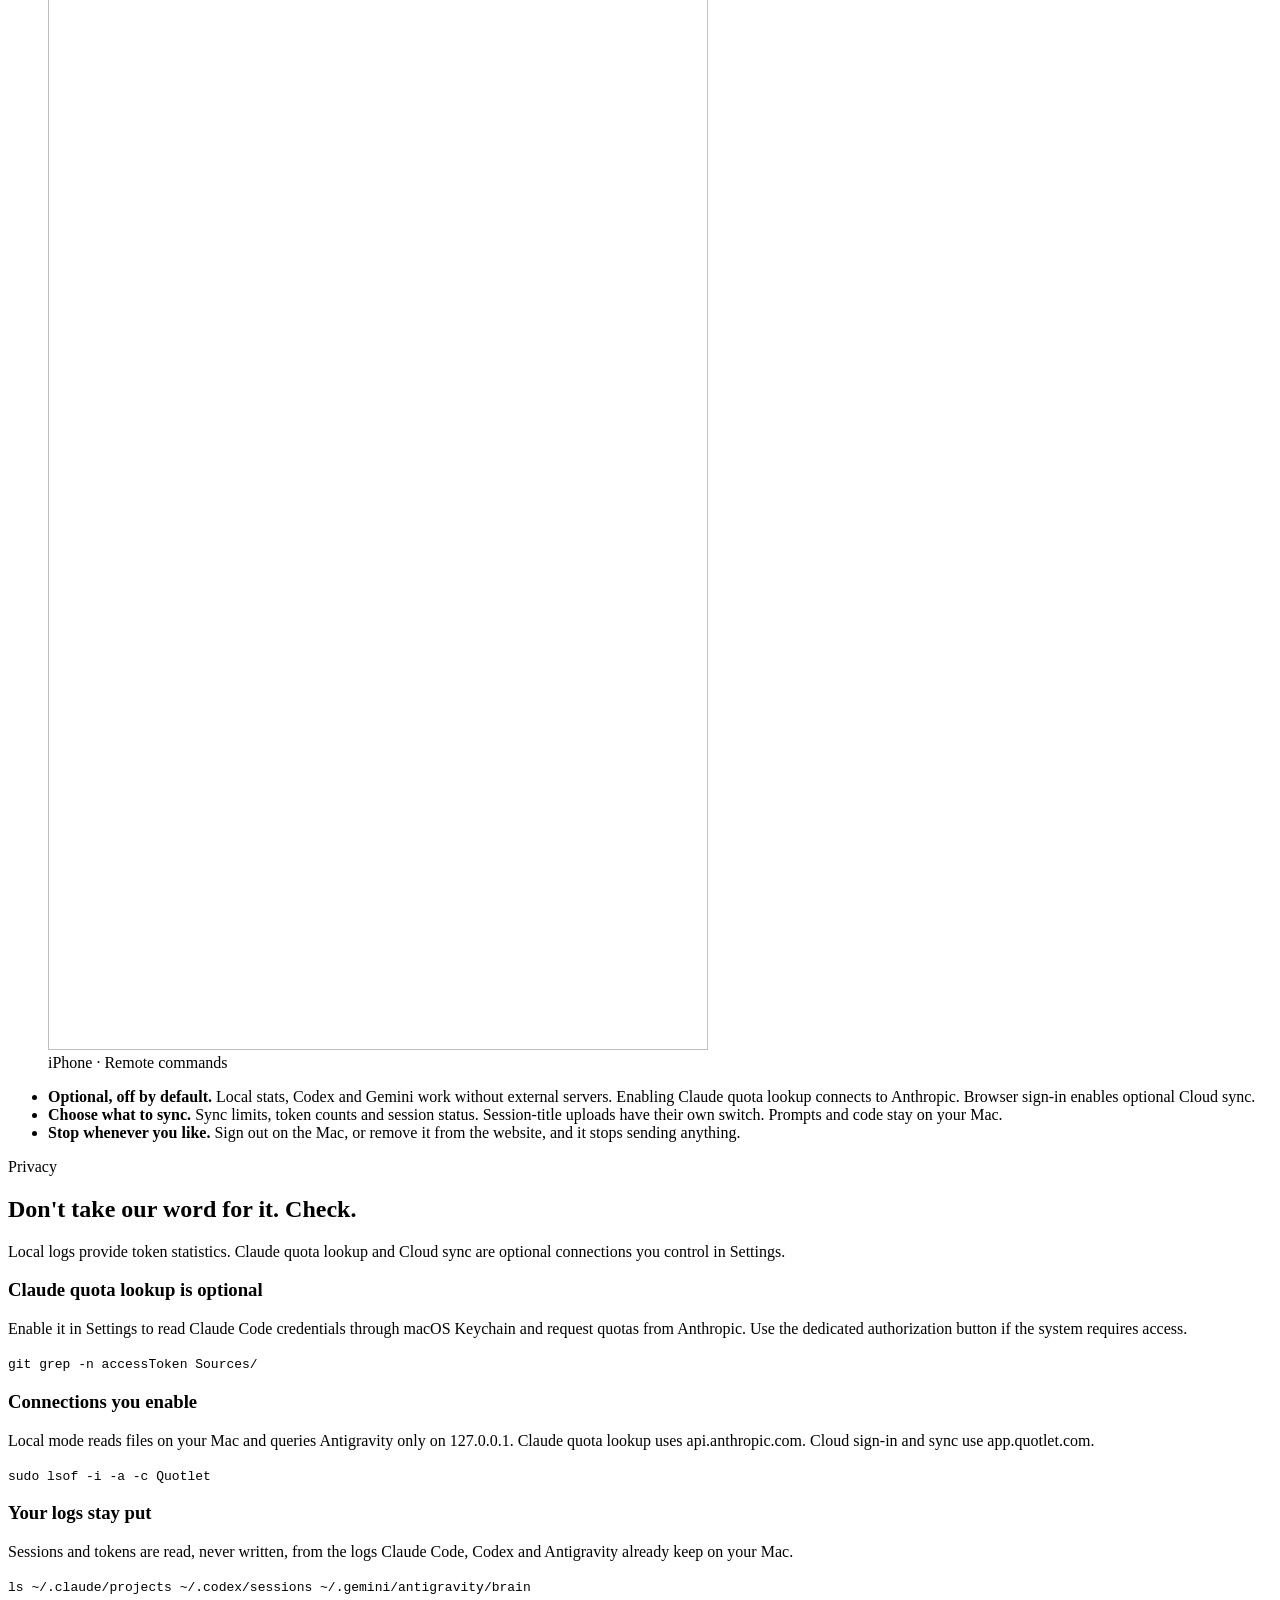
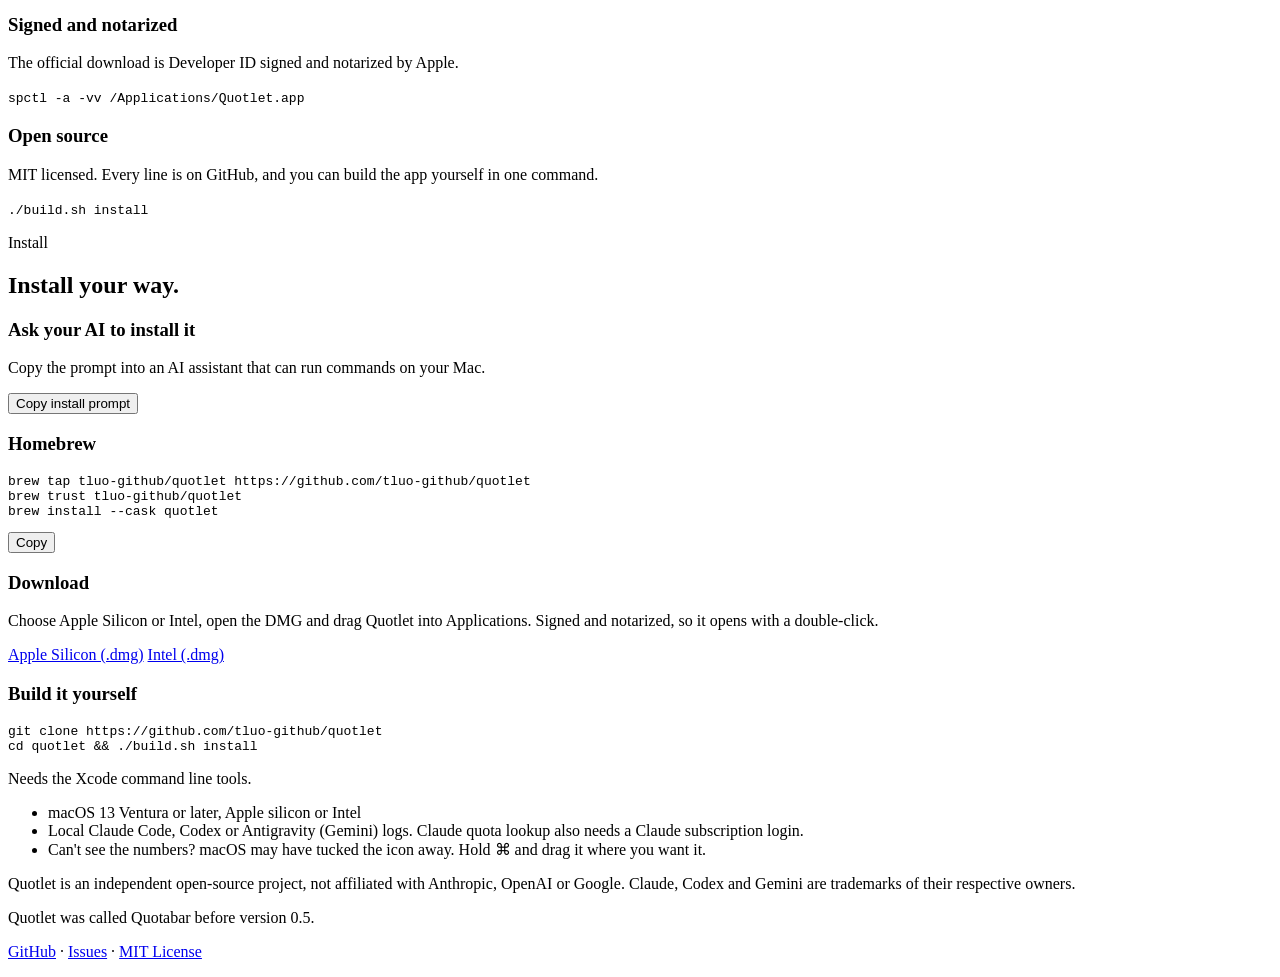
==== commit 3d58e1dc: "Website: switch the hero shot between Quotas, Sessions and Stats The hero panel gets a small Quotas " ====
--- a/site/index.html
+++ b/site/index.html
@@ -72,6 +72,11 @@
     </div>
     <figure class="preview">
       <img data-shot="panel" src="/assets/panel-en-light.webp" width="720" height="1720" fetchpriority="high" alt="Quotlet usage panel">
+      <div class="shot-tabs" role="group" data-i18n-label="preview.sample" aria-label="The Mac app, as it looks today">
+        <button type="button" data-tab="panel" aria-pressed="true" data-i18n="tab.usage">Quotas</button>
+        <button type="button" data-tab="sessions" aria-pressed="false" data-i18n="shots.sessions">Sessions</button>
+        <button type="button" data-tab="stats" aria-pressed="false" data-i18n="shots.stats">Stats</button>
+      </div>
       <figcaption data-i18n="preview.sample">The Mac app, as it looks today</figcaption>
     </figure>
   </section>
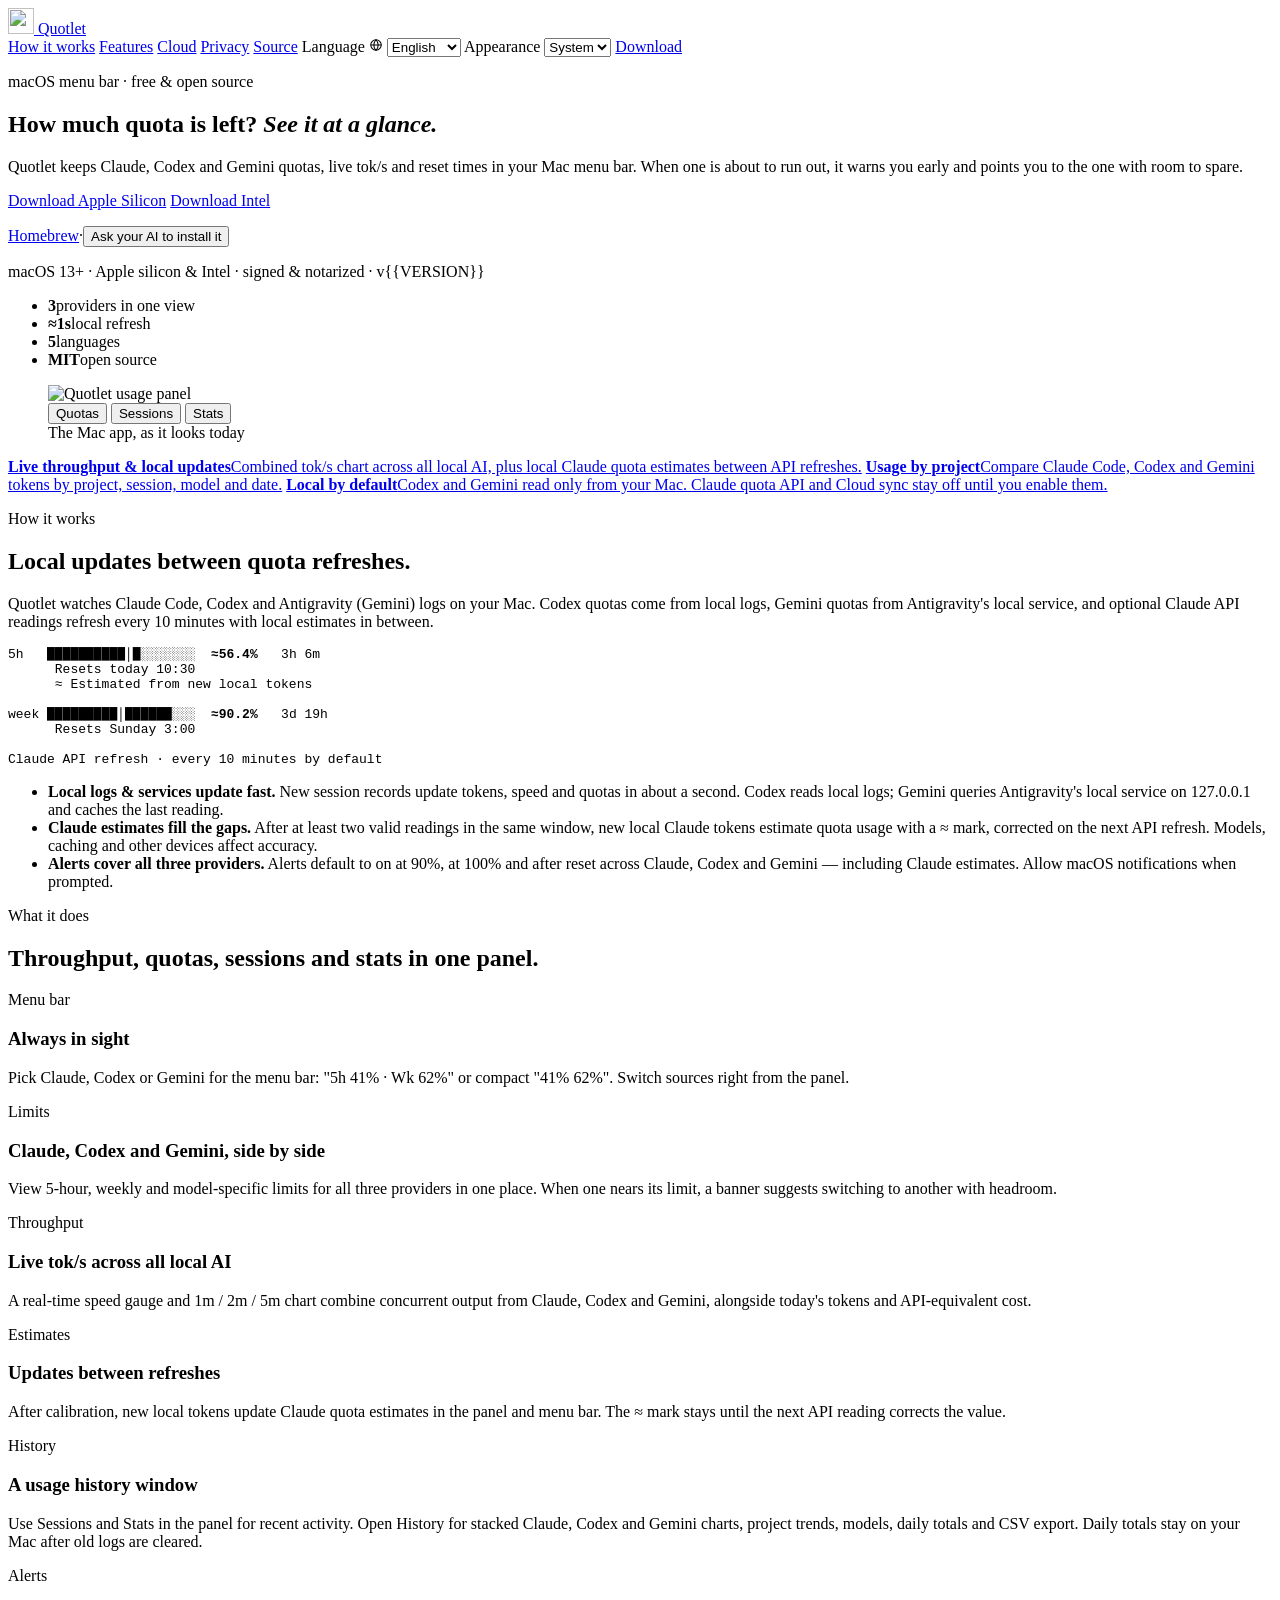
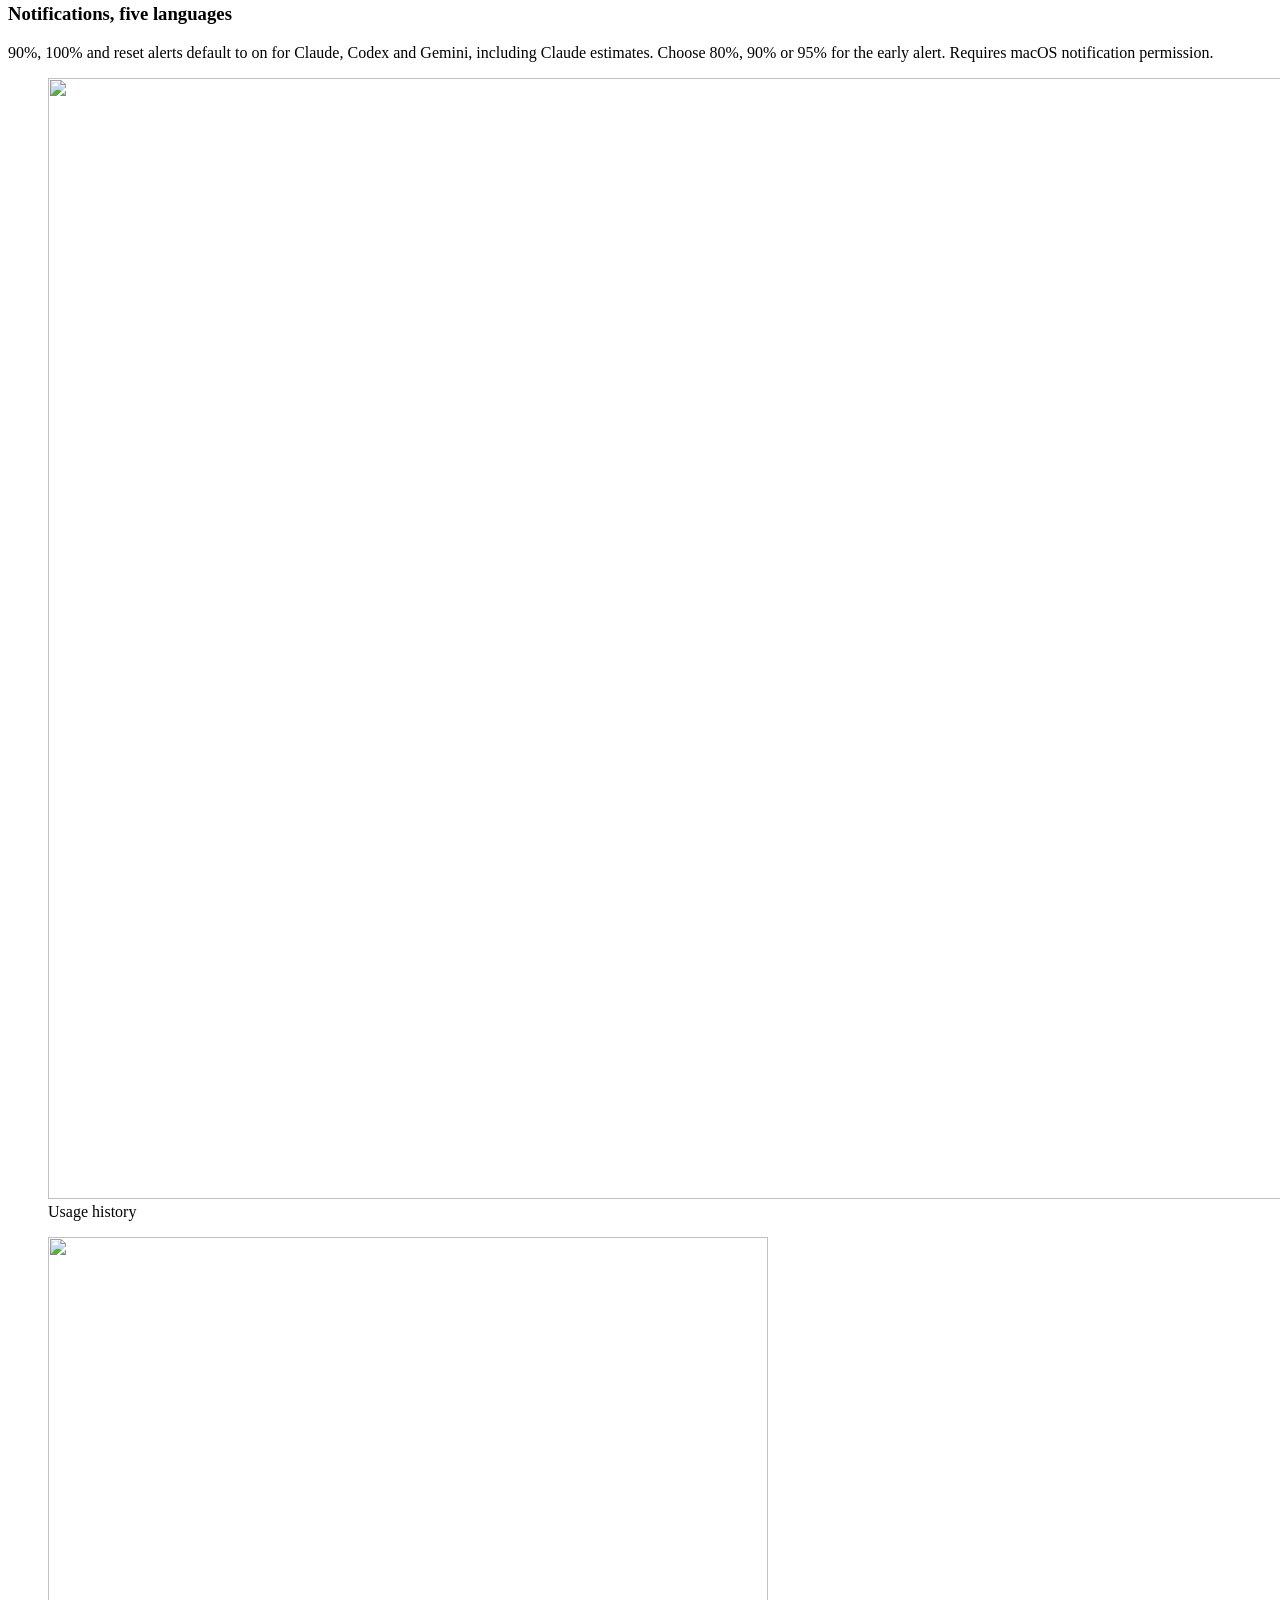
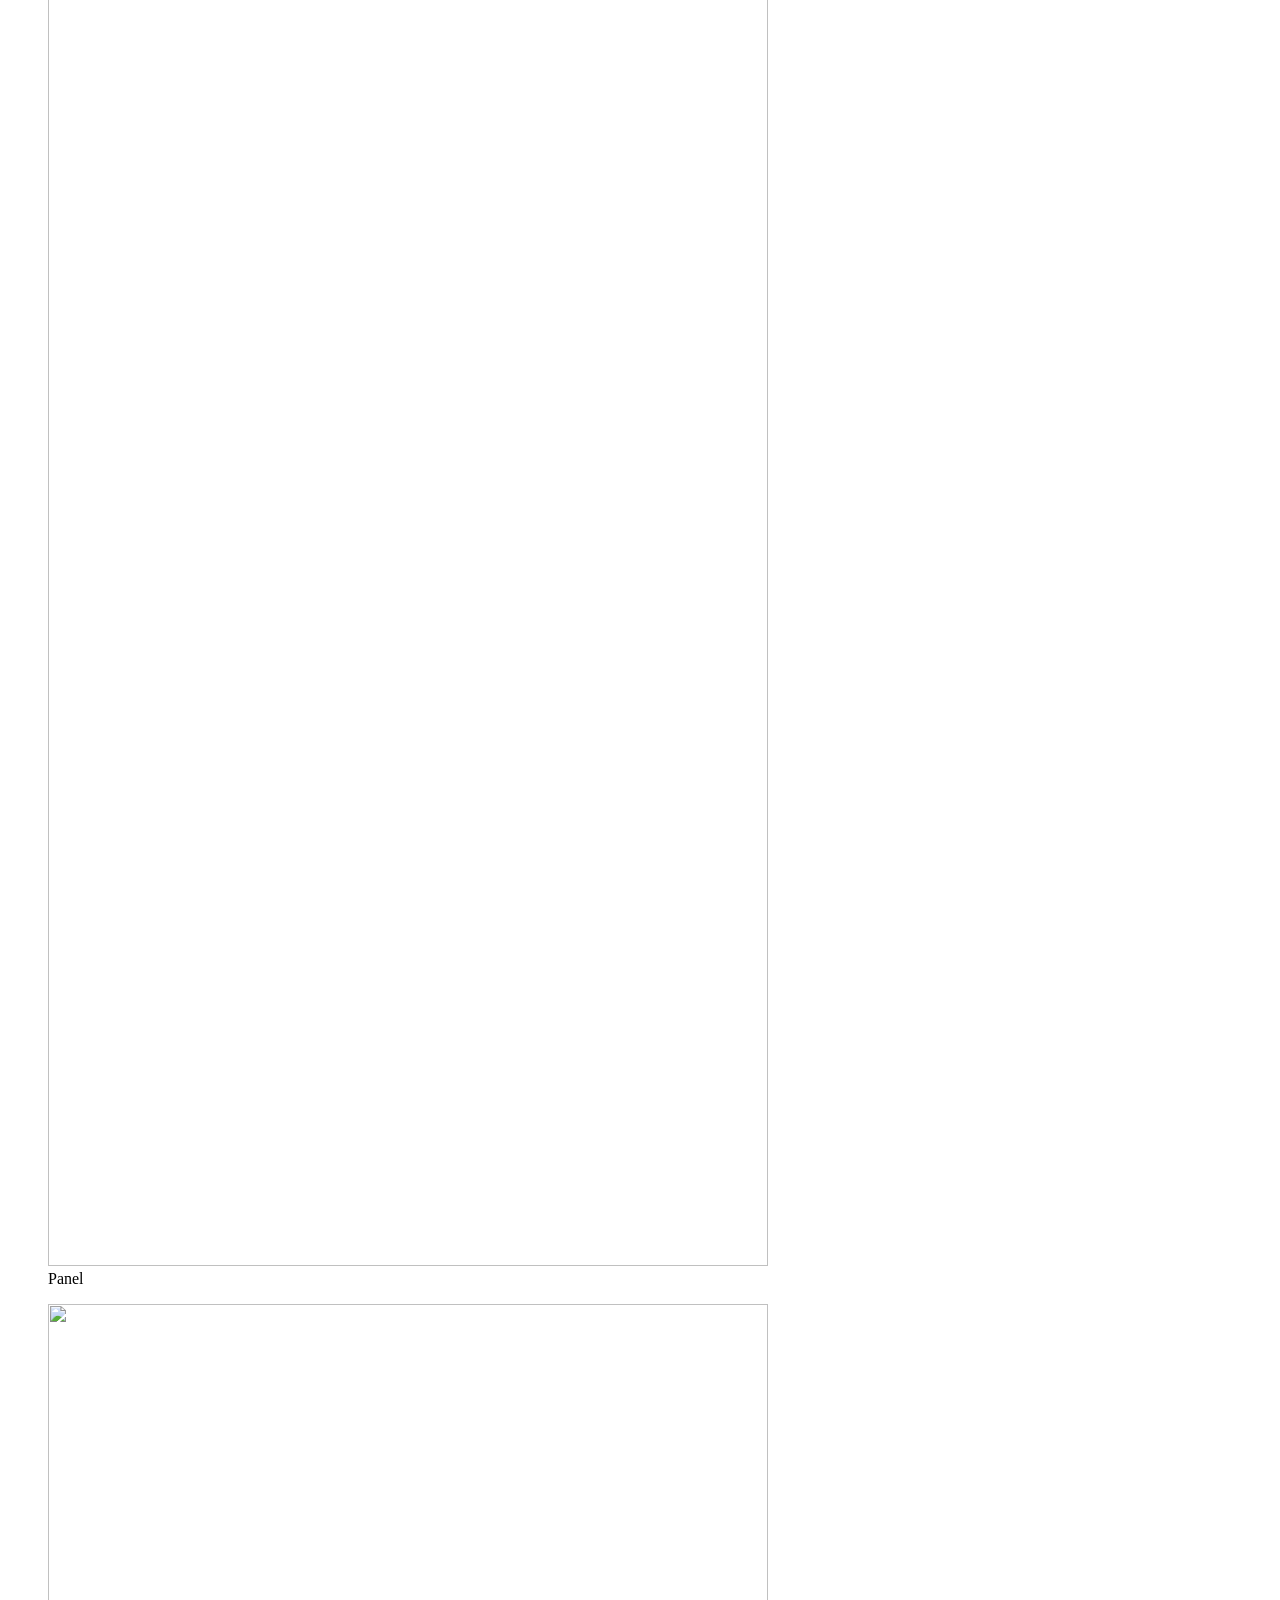
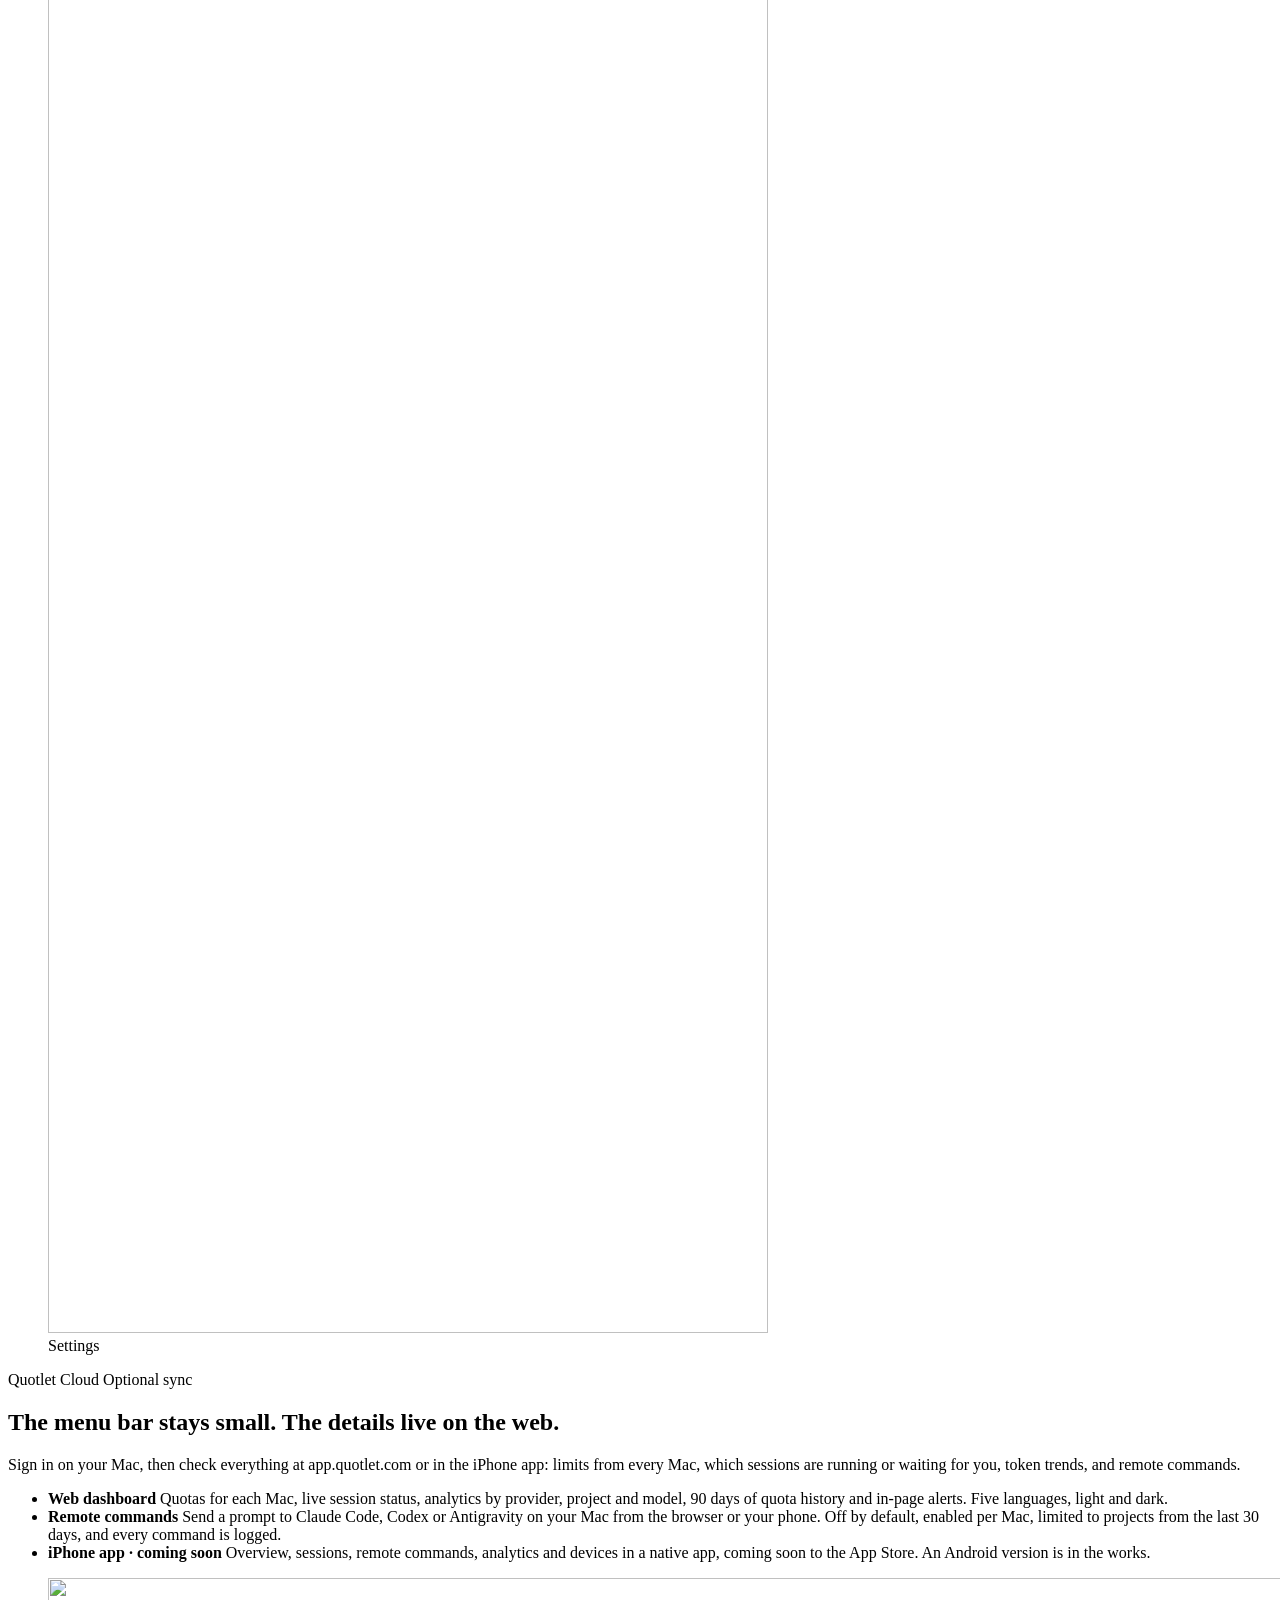
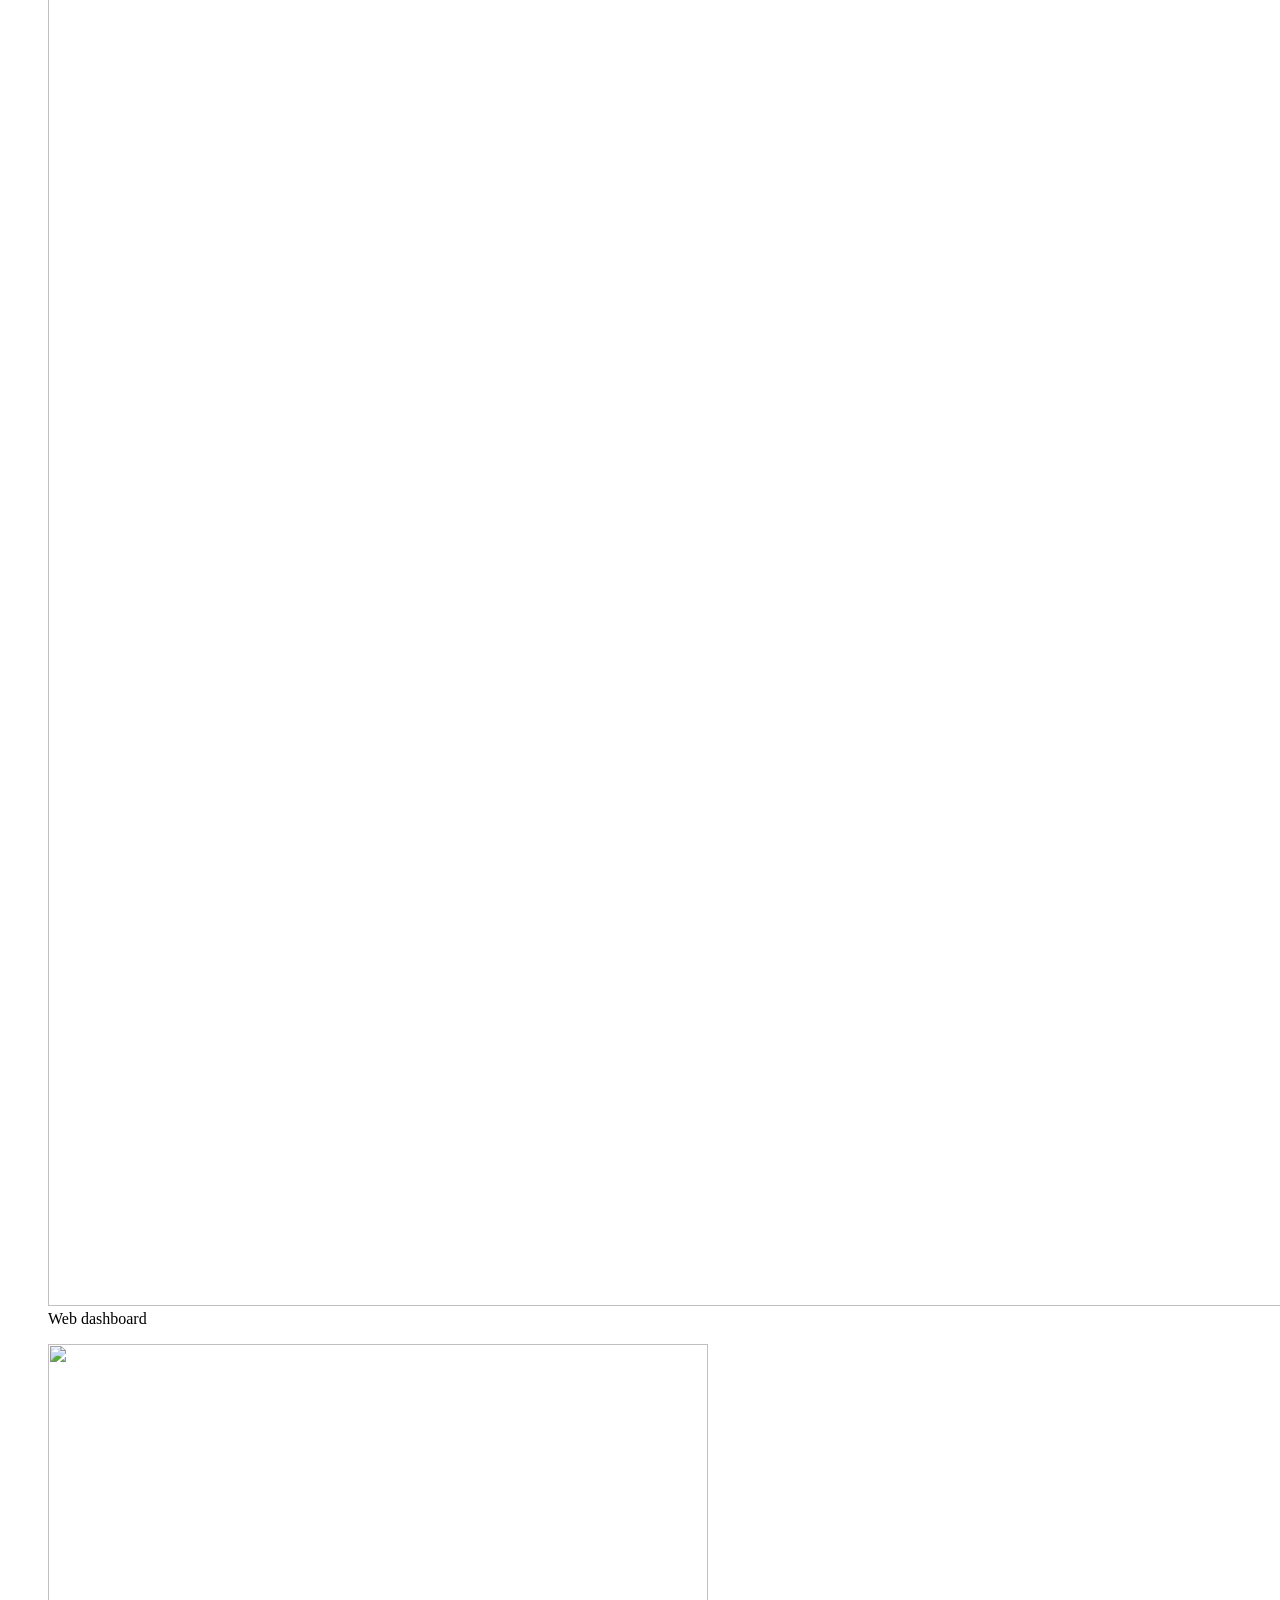
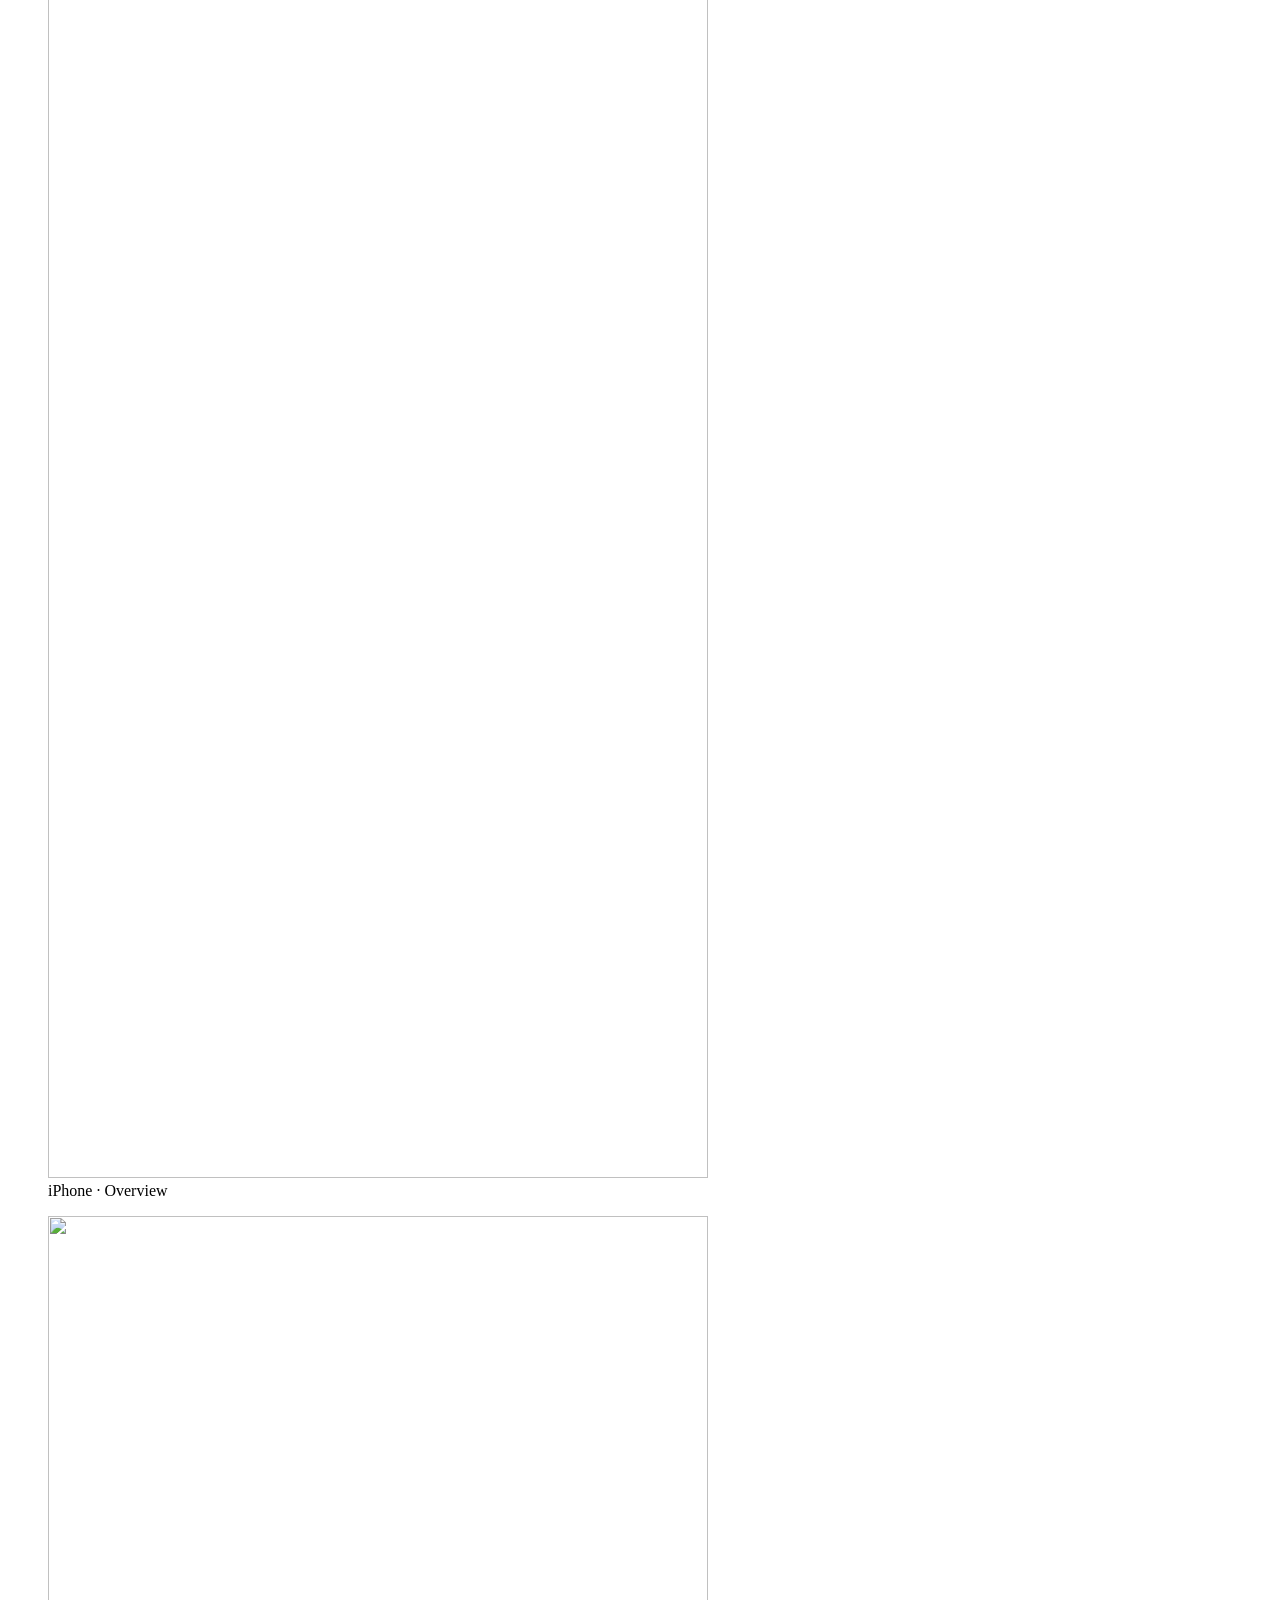
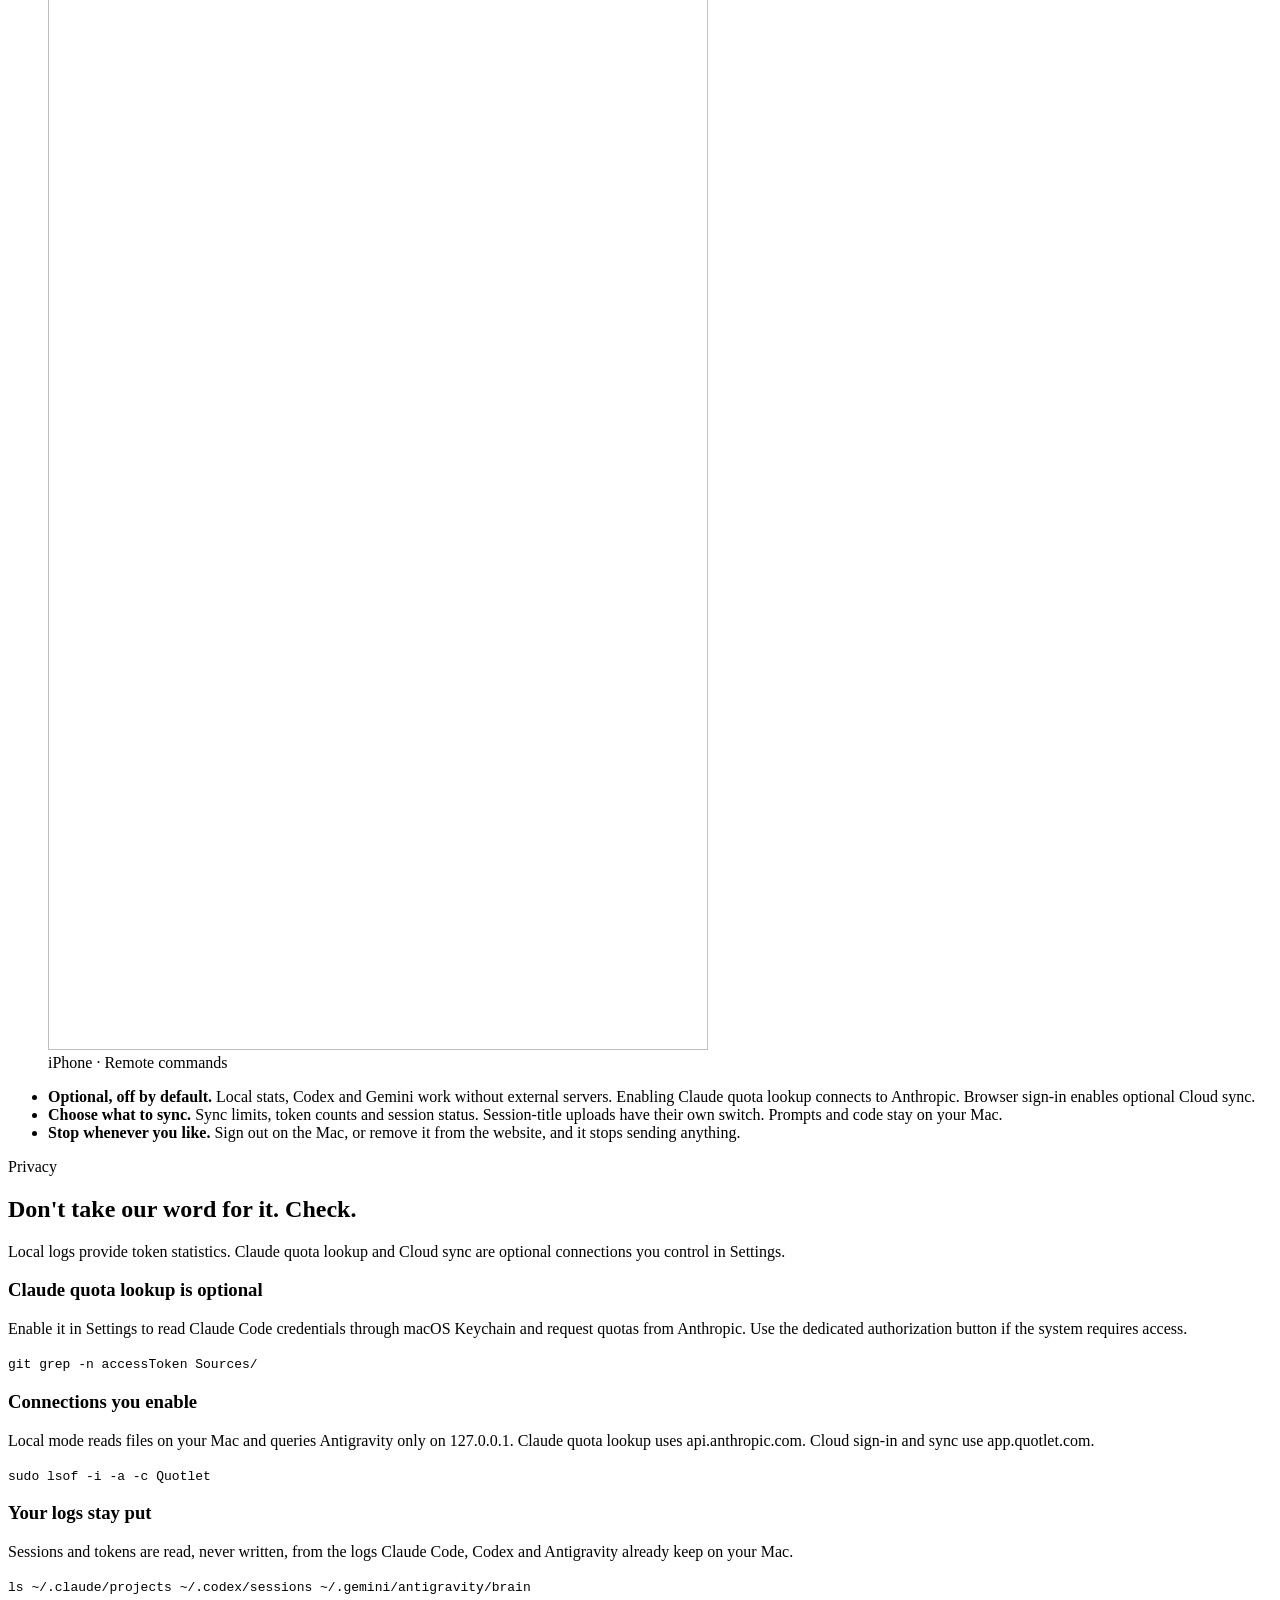
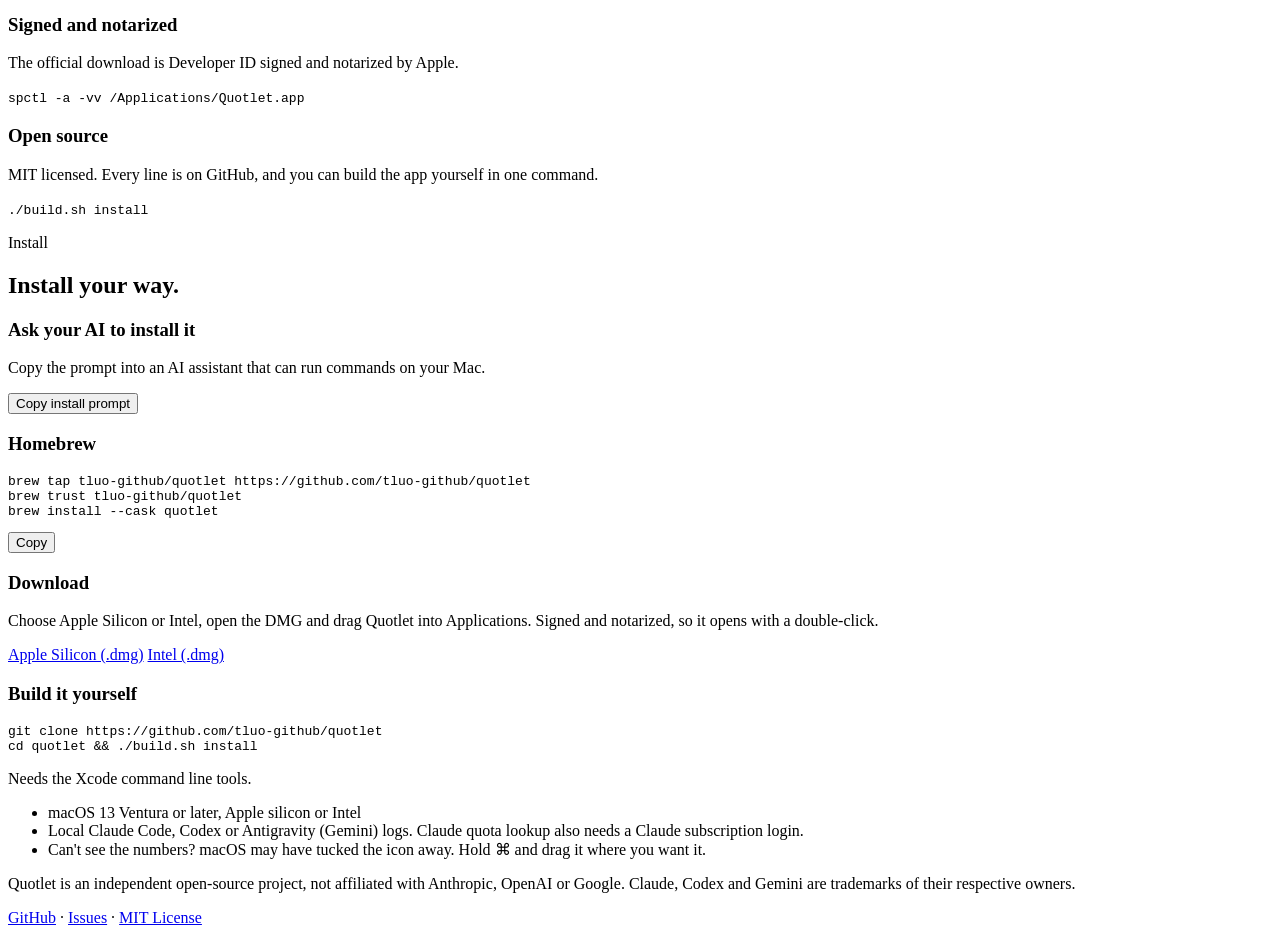
==== commit 46d24554: "Website: drop the Quotabar rename note from the footer Co-Authored-By: Claude Opus 5.5 <noreply@anth" ====
--- a/site/index.html
+++ b/site/index.html
@@ -201,7 +201,6 @@
 
 <footer class="foot">
   <p data-i18n="foot.disclaimer">Quotlet is an independent open-source project, not affiliated with Anthropic, OpenAI or Google. Claude, Codex and Gemini are trademarks of their respective owners.</p>
-  <p data-i18n="foot.renamed">Quotlet was called Quotabar before version 0.5.</p>
   <p class="links"><a href="https://github.com/tluo-github/quotlet">GitHub</a> · <a href="https://github.com/tluo-github/quotlet/issues" data-i18n="foot.issues">Issues</a> · <a href="https://github.com/tluo-github/quotlet/blob/main/LICENSE">MIT License</a></p>
 </footer>
 
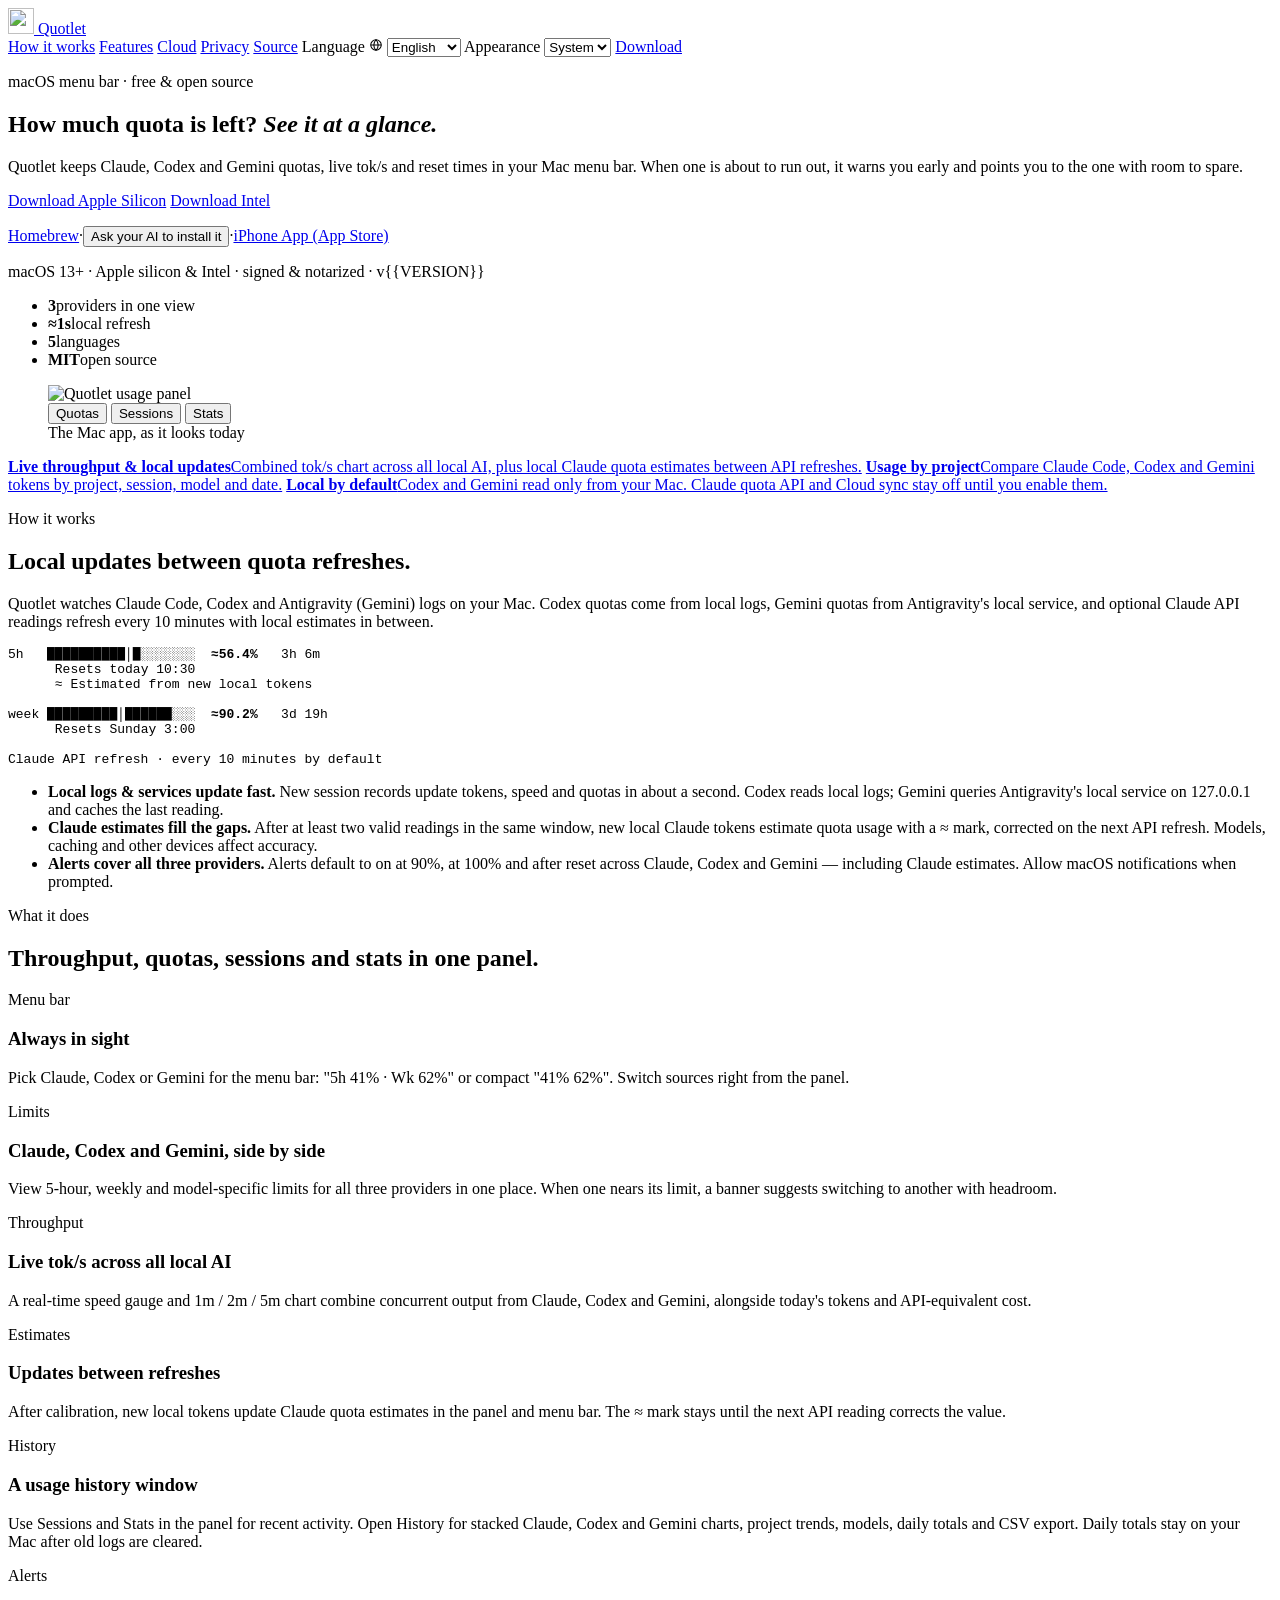
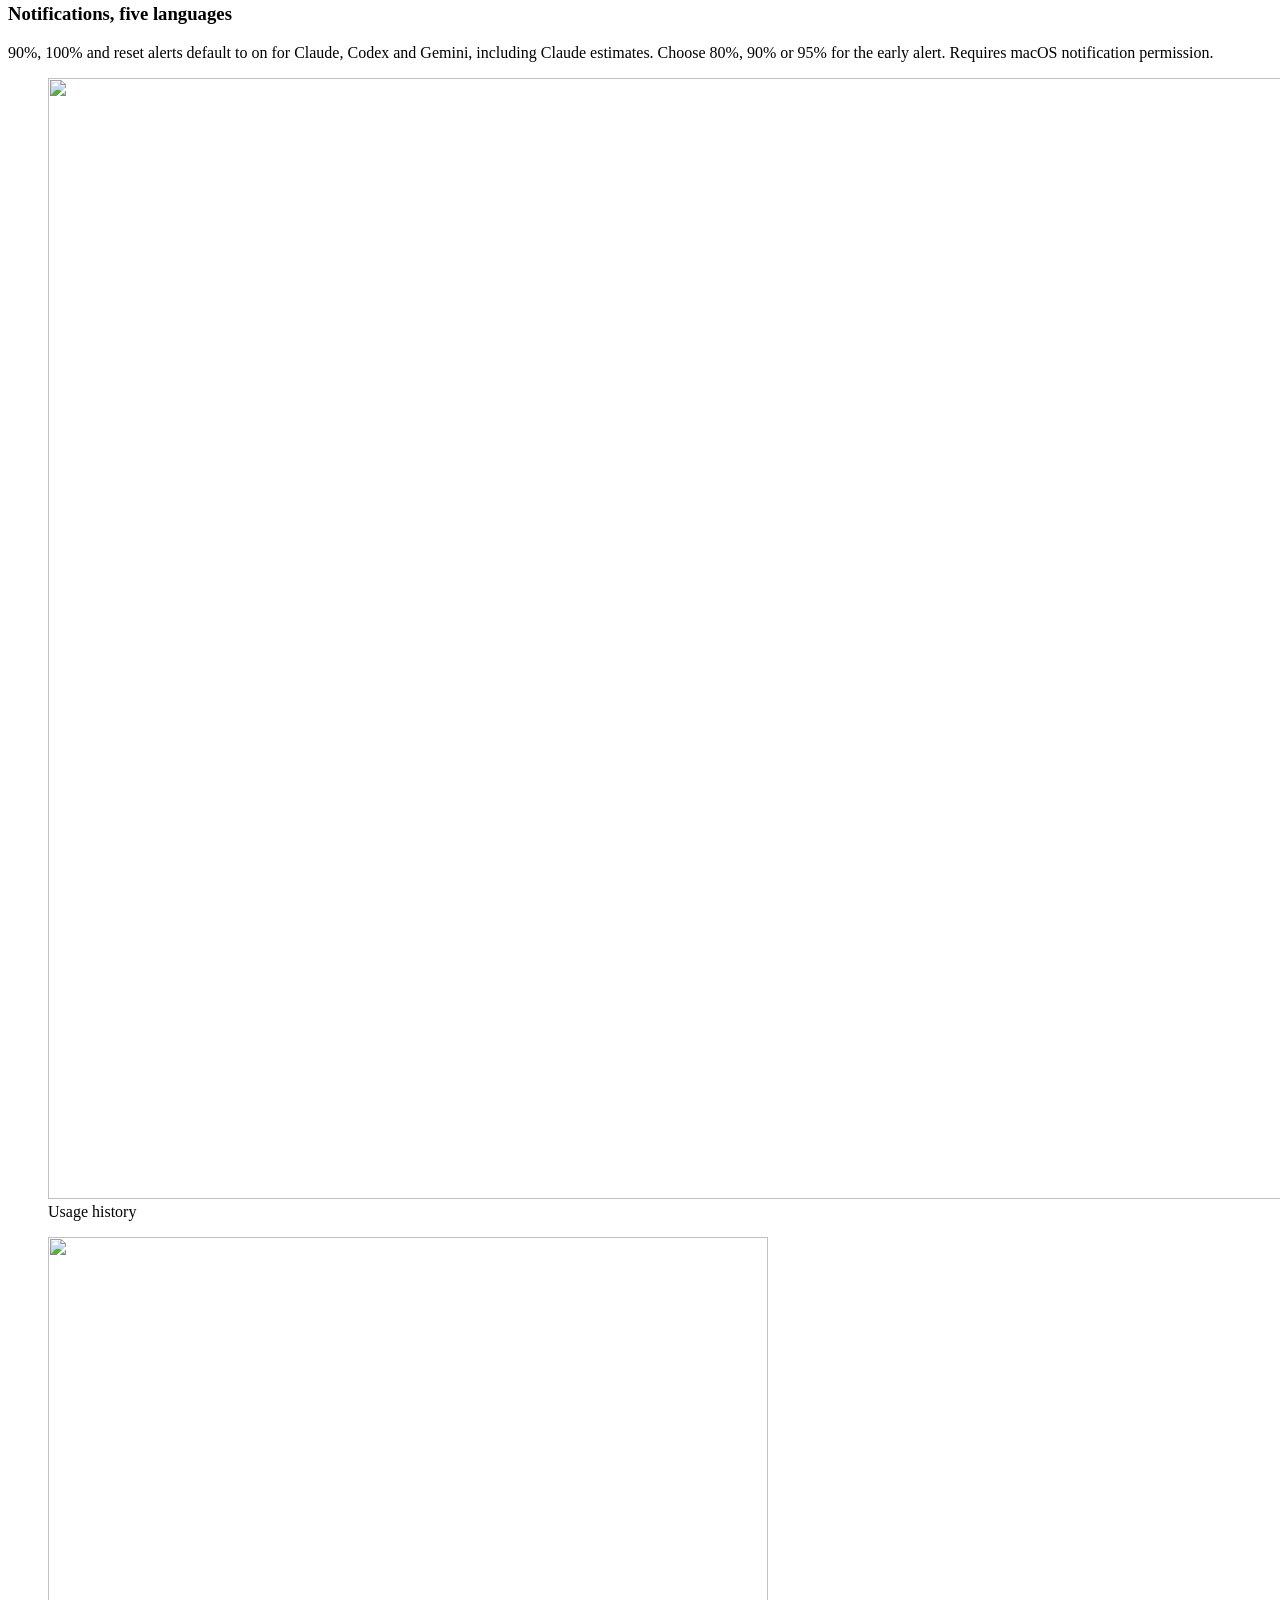
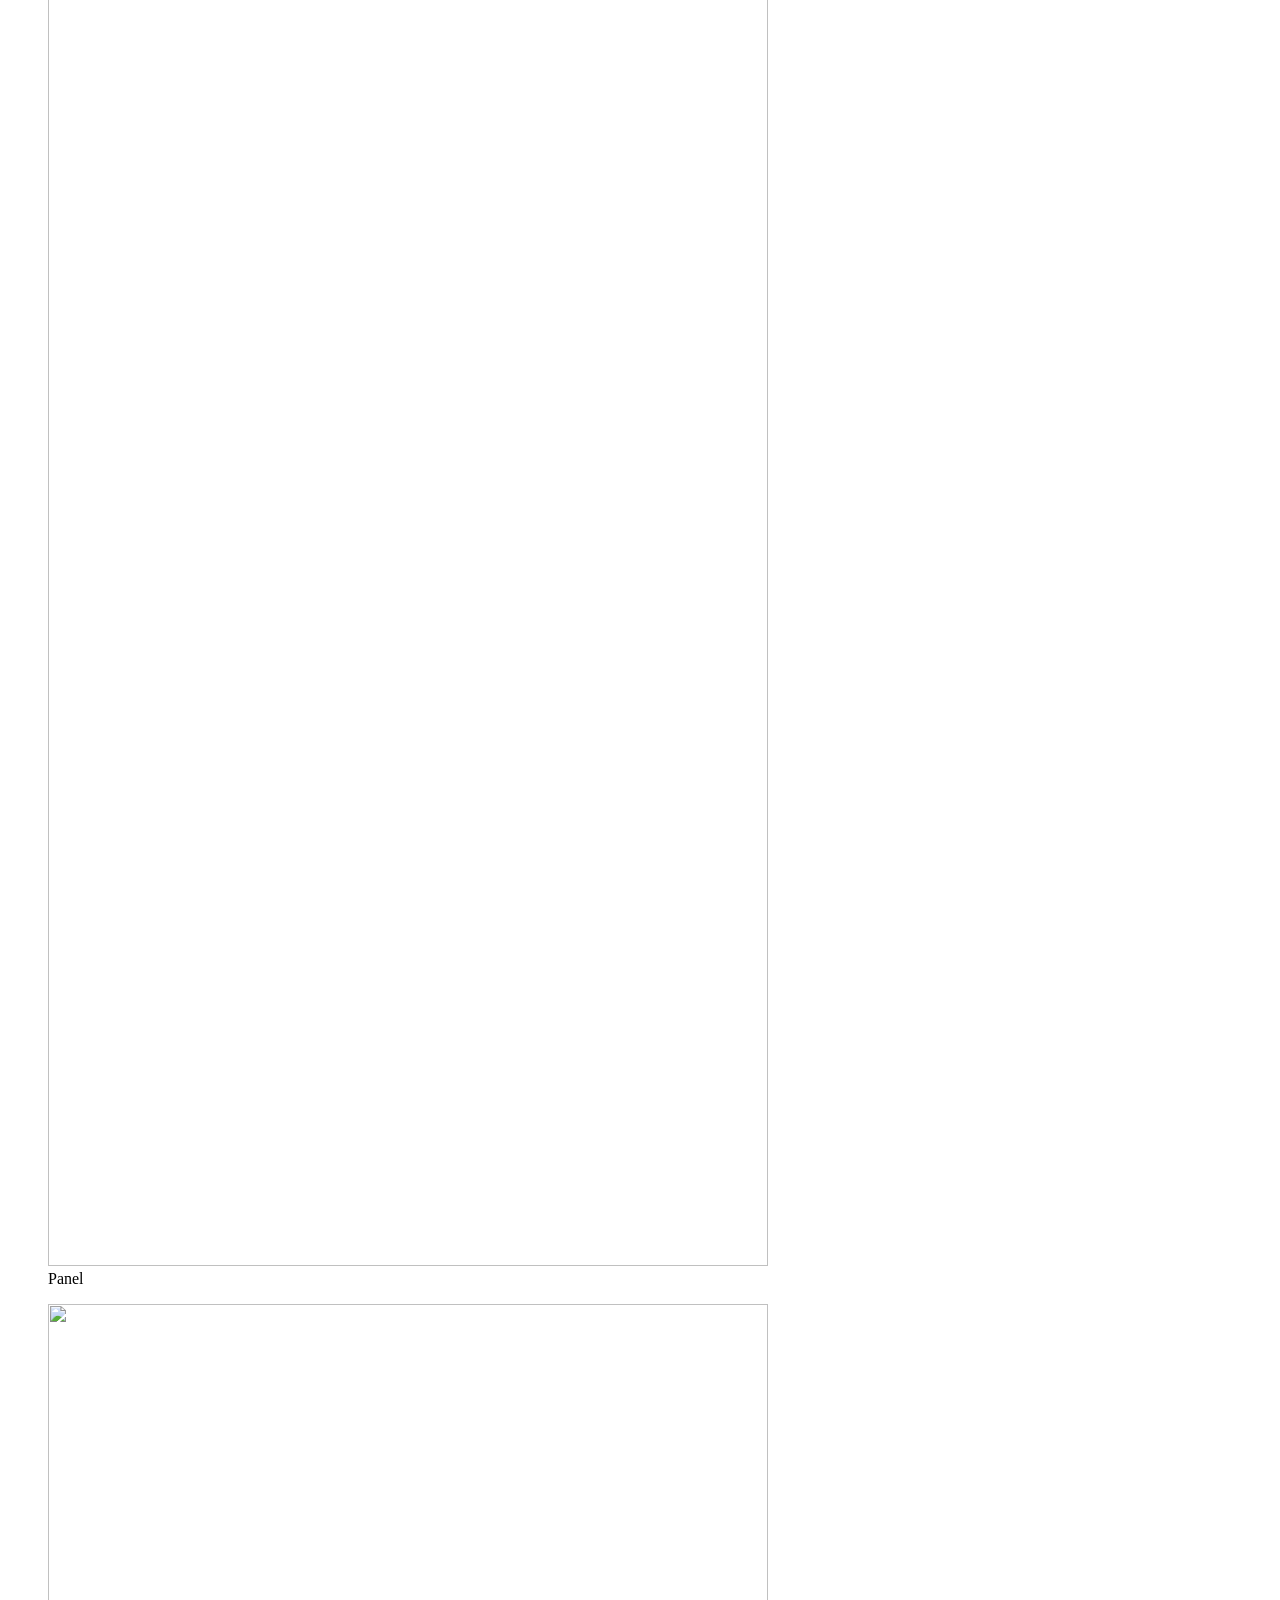
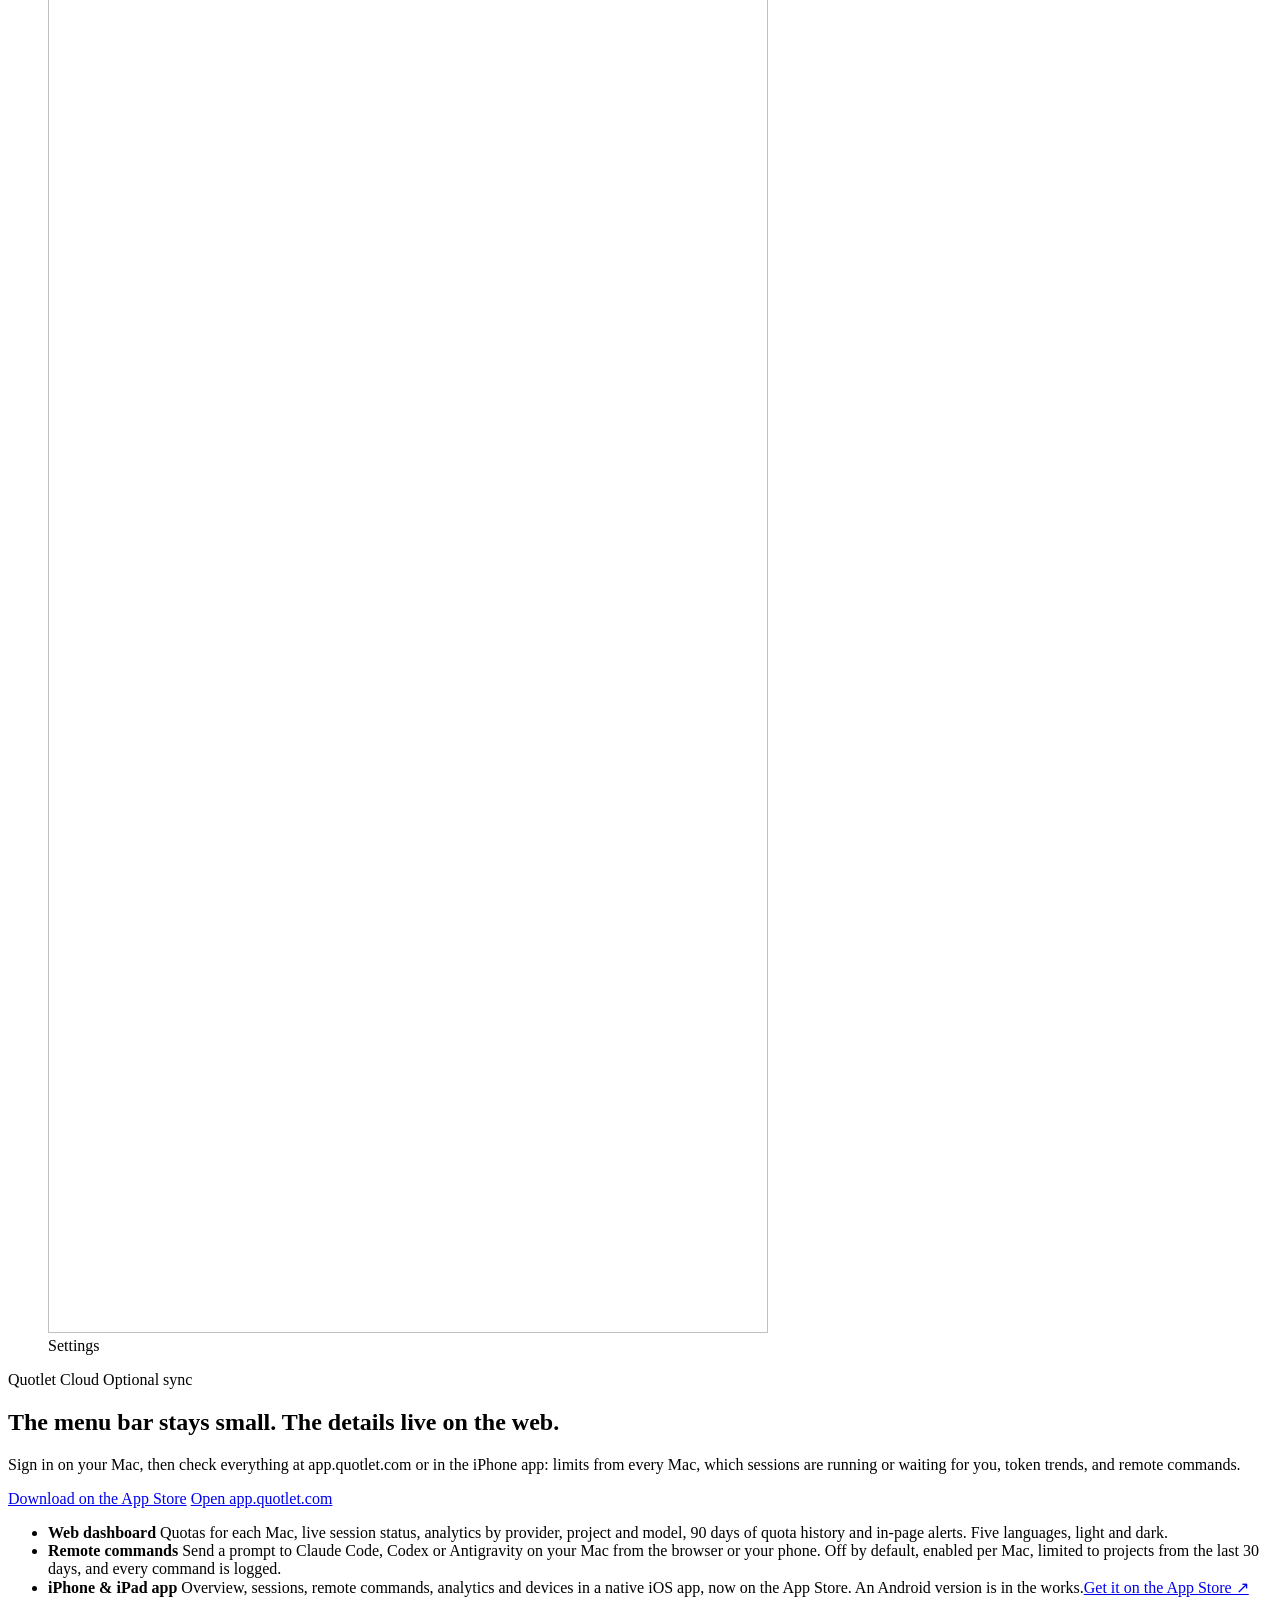
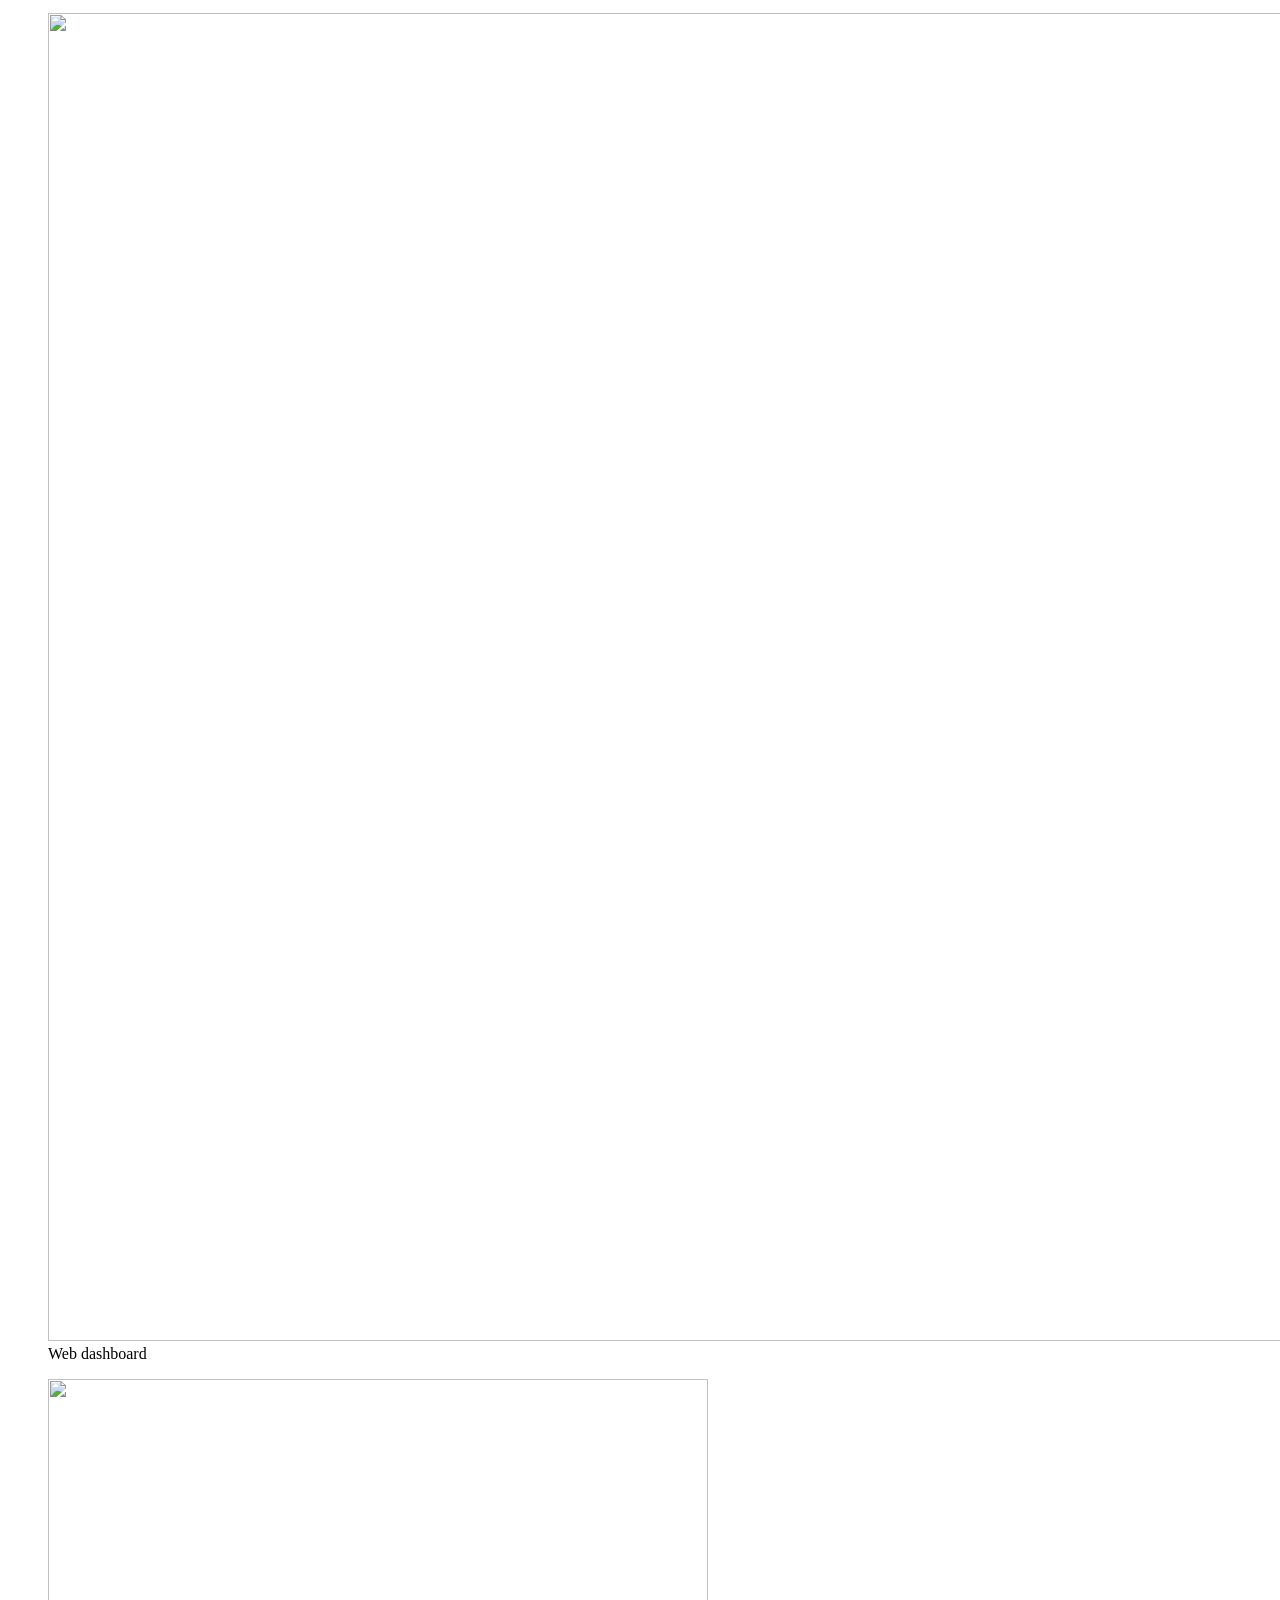
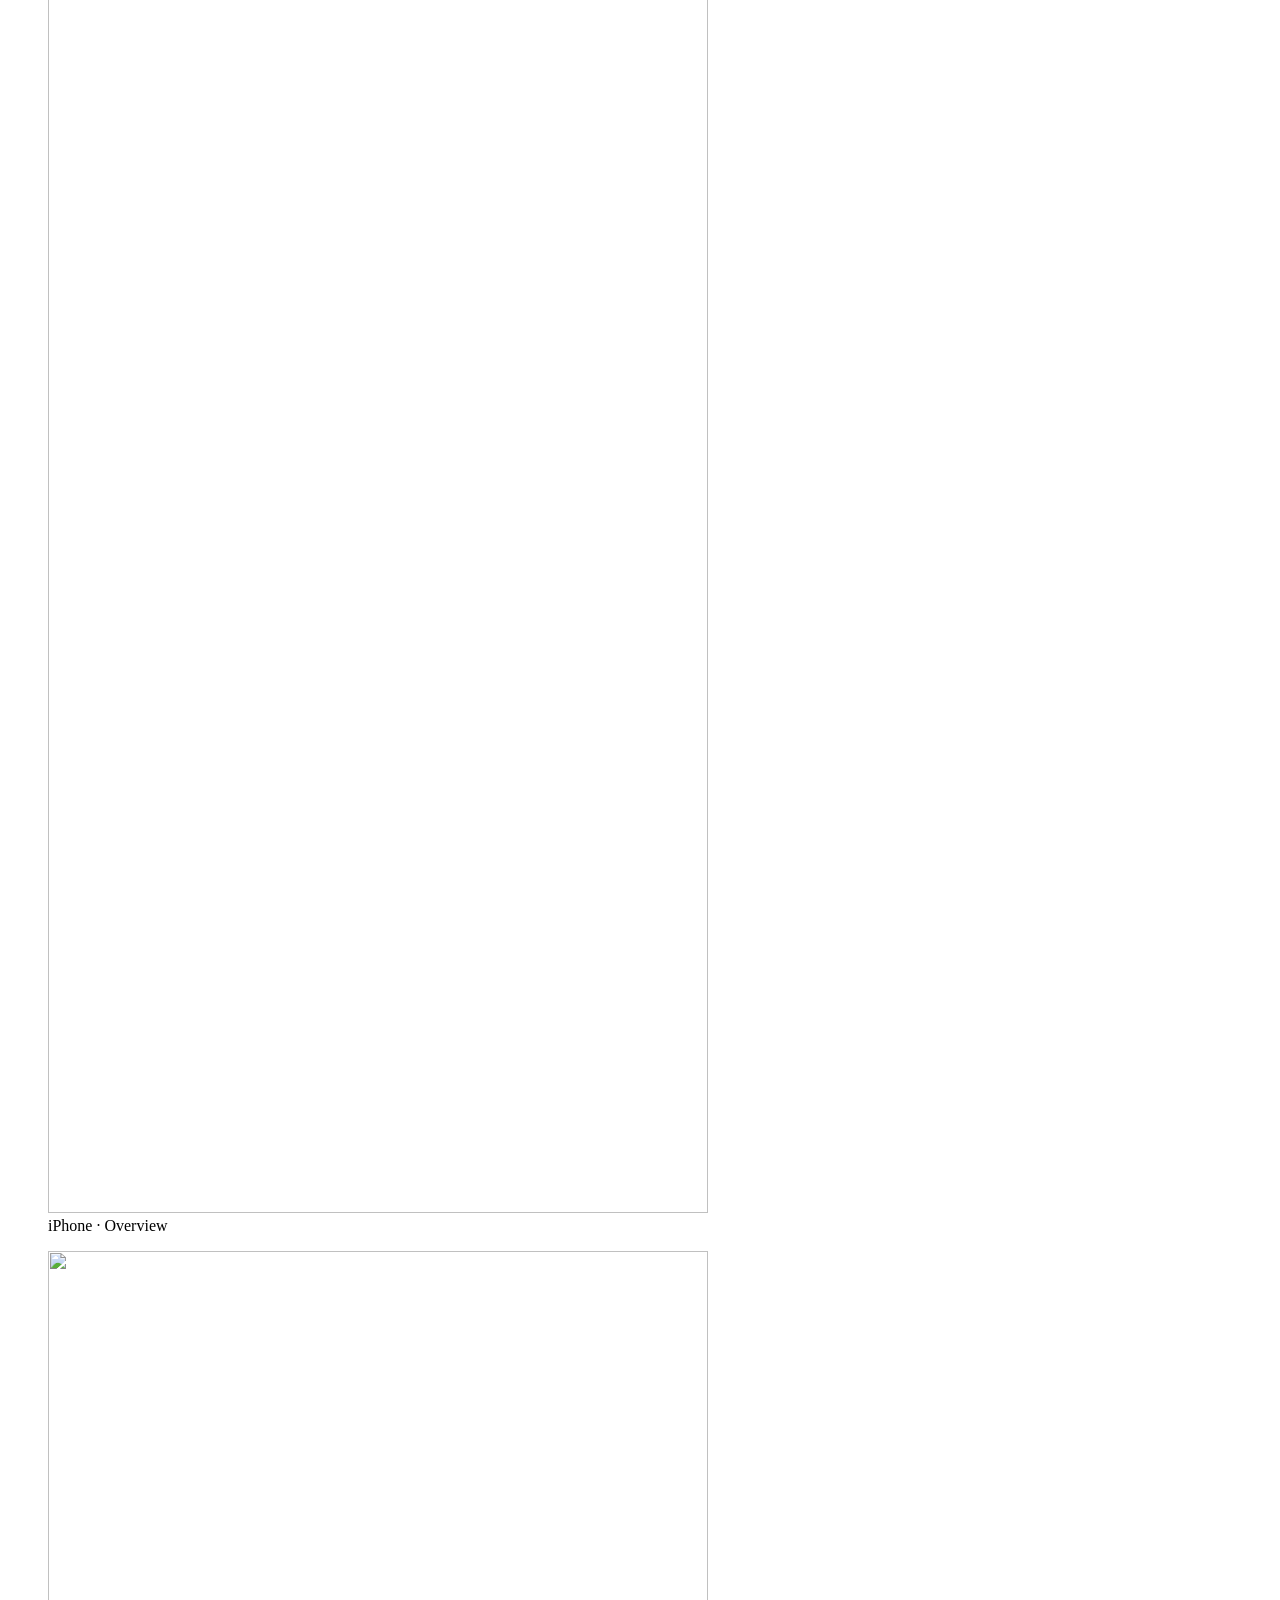
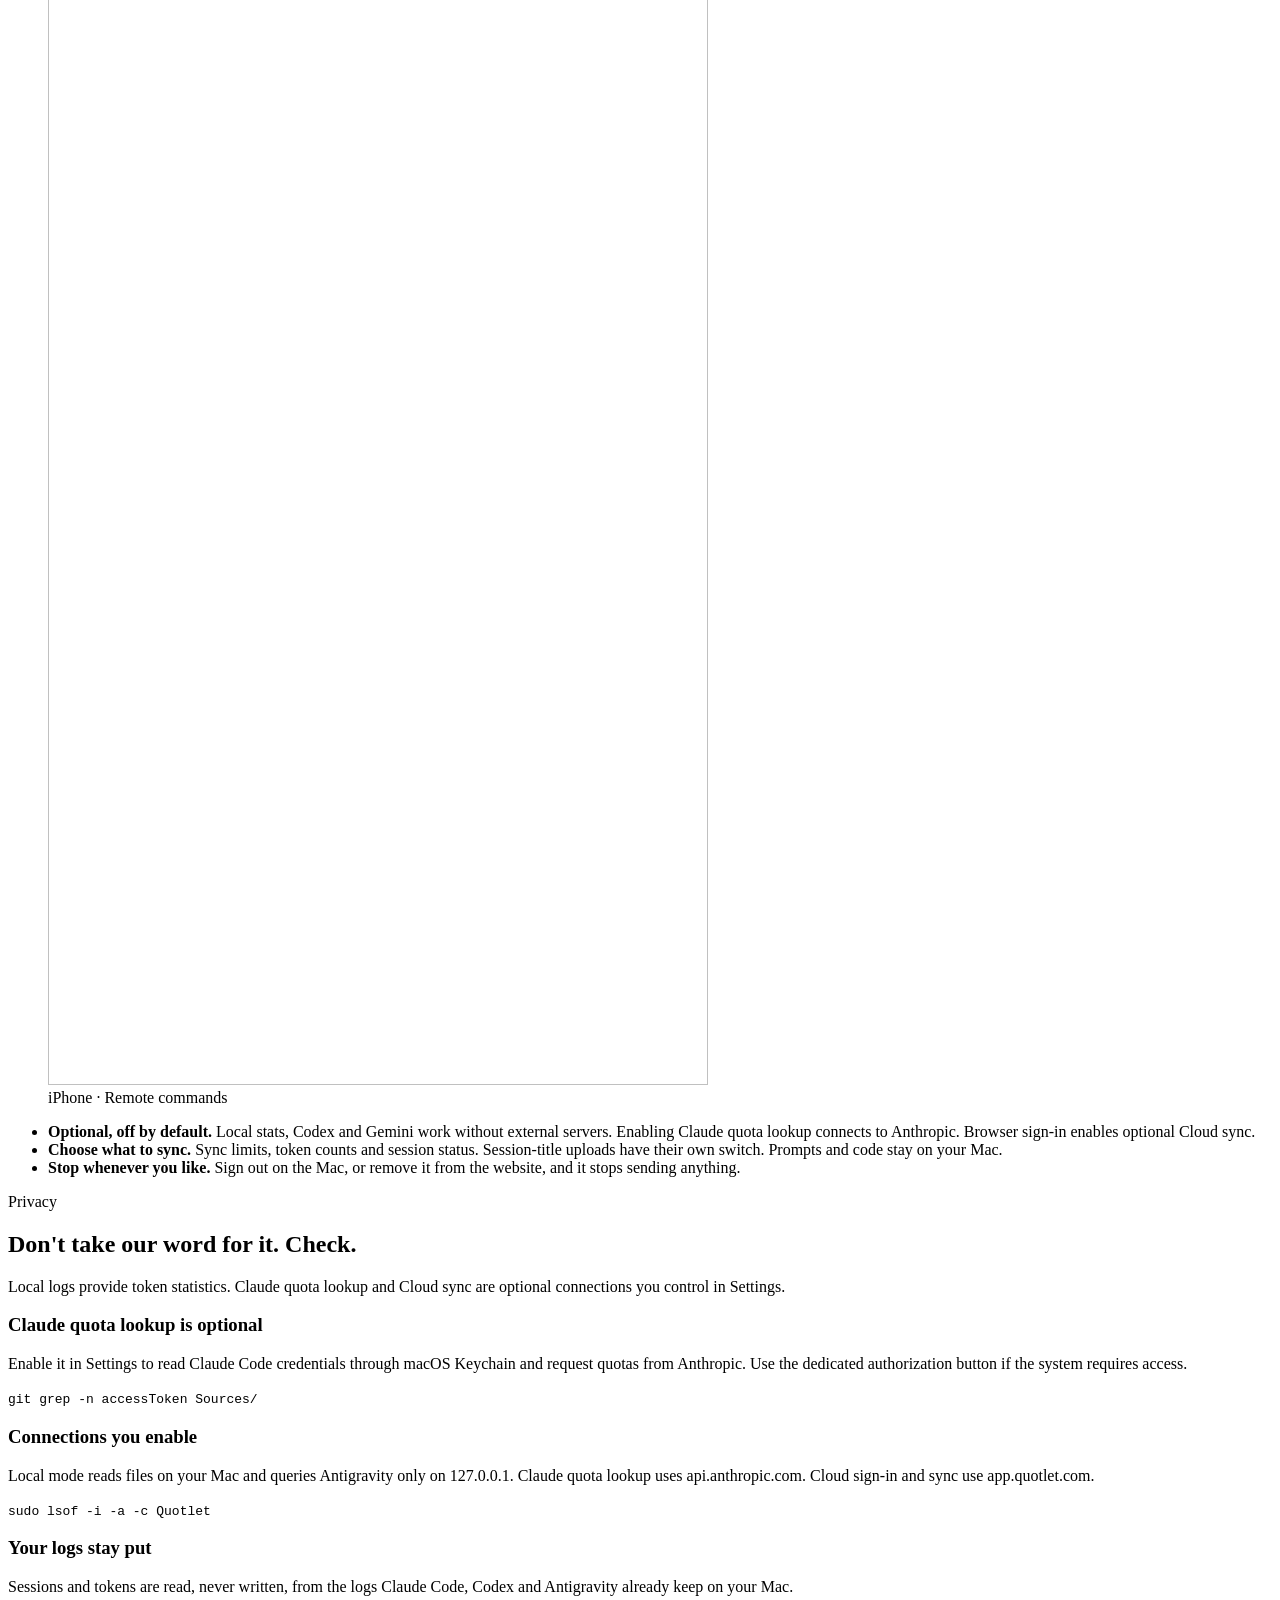
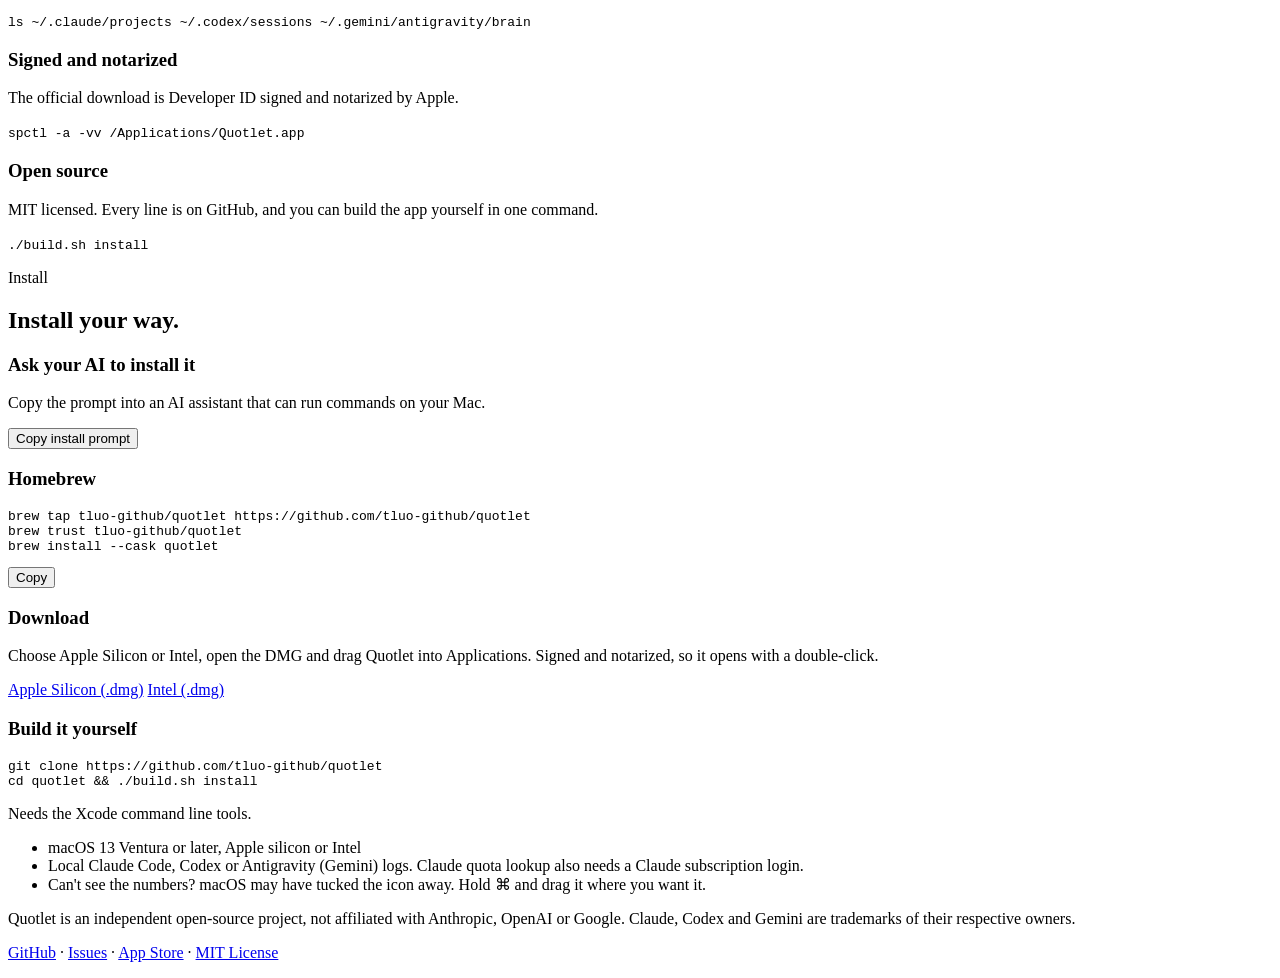
==== commit 37d8e811: "Website: link iOS app to App Store (id6838606835)" ====
--- a/site/index.html
+++ b/site/index.html
@@ -11,6 +11,7 @@
 <meta property="og:image" content="/assets/panel-en.webp">
 <link rel="icon" href="/assets/icon.png">
 <link rel="apple-touch-icon" href="/assets/icon.png">
+<meta name="apple-itunes-app" content="app-id=6838606835">
 <script>try { const theme = localStorage.getItem('quotlet-theme'); if (theme === 'light' || theme === 'dark') document.documentElement.dataset.theme = theme } catch {}</script>
 <link rel="stylesheet" href="/style.css">
 </head>
@@ -61,7 +62,7 @@
         <a class="button primary" data-download="arm64" href="https://github.com/tluo-github/quotlet/releases/latest" data-i18n="cta.dmg.arm64">Download Apple Silicon</a>
         <a class="button" data-download="x86_64" href="https://github.com/tluo-github/quotlet/releases/latest" data-i18n="cta.dmg.intel">Download Intel</a>
       </div>
-      <p class="alt"><a href="#install">Homebrew</a><span aria-hidden="true">·</span><button class="ai-link" type="button" data-copy-key="install.ai.prompt" data-i18n="install.ai.t" aria-live="polite">Ask your AI to install it</button></p>
+      <p class="alt"><a href="#install">Homebrew</a><span aria-hidden="true">·</span><button class="ai-link" type="button" data-copy-key="install.ai.prompt" data-i18n="install.ai.t" aria-live="polite">Ask your AI to install it</button><span aria-hidden="true">·</span><a href="https://apps.apple.com/app/id6838606835" target="_blank" rel="noopener" data-i18n="cta.ios">iPhone App (App Store)</a></p>
       <p class="meta"><span data-i18n="hero.meta">macOS 13+ · Apple silicon &amp; Intel · signed &amp; notarized</span> · v{{VERSION}}</p>
       <ul class="stats">
         <li><b>3</b><span data-i18n="stat.providers">providers in one view</span></li>
@@ -130,10 +131,14 @@
     <p class="label"><span data-i18n="cloud.label">Quotlet Cloud</span> <span class="soon" data-i18n="cloud.soon">Optional sync</span></p>
     <h2 data-i18n="cloud.title">The menu bar stays small. The details live on the web.</h2>
     <p class="lead" data-i18n="cloud.lead">Sign in on your Mac, then check everything at app.quotlet.com or in the iPhone app: limits from every Mac, which sessions are running or waiting for you, token trends, and remote commands.</p>
+    <div class="actions cloud-actions">
+      <a class="button primary" href="https://apps.apple.com/app/id6838606835" target="_blank" rel="noopener" data-i18n="cta.appstore">Download on the App Store</a>
+      <a class="button" href="https://app.quotlet.com" target="_blank" rel="noopener" data-i18n="cta.web">Open app.quotlet.com</a>
+    </div>
     <ul class="points wide">
       <li><b data-i18n="cloud.f1.t">Web dashboard</b> <span data-i18n="cloud.f1.d">Quotas for each Mac, live session status, analytics by provider, project and model, 90 days of quota history and in-page alerts. Five languages, light and dark.</span></li>
       <li><b data-i18n="cloud.f2.t">Remote commands</b> <span data-i18n="cloud.f2.d">Send a prompt to Claude Code, Codex or Antigravity on your Mac from the browser or your phone. Off by default, enabled per Mac, limited to projects from the last 30 days, and every command is logged.</span></li>
-      <li><b data-i18n="cloud.f3.t">iPhone app · coming soon</b> <span data-i18n="cloud.f3.d">Overview, sessions, remote commands, analytics and devices in a native app, coming soon to the App Store. An Android version is in the works.</span></li>
+      <li><b data-i18n="cloud.f3.t">iPhone &amp; iPad app</b> <span data-i18n="cloud.f3.d">Overview, sessions, remote commands, analytics and devices in a native iOS app, now on the App Store. An Android version is in the works.</span><a class="point-link" href="https://apps.apple.com/app/id6838606835" target="_blank" rel="noopener" data-i18n="cloud.f3.cta">Get it on the App Store ↗</a></li>
     </ul>
     <div class="strip">
       <figure class="wide"><img data-shot="web-overview" src="/assets/web-overview-en-light.webp" width="1440" height="1328" loading="lazy" alt=""><figcaption data-i18n="shots.web-overview">Web dashboard</figcaption></figure>
@@ -201,7 +206,7 @@
 
 <footer class="foot">
   <p data-i18n="foot.disclaimer">Quotlet is an independent open-source project, not affiliated with Anthropic, OpenAI or Google. Claude, Codex and Gemini are trademarks of their respective owners.</p>
-  <p class="links"><a href="https://github.com/tluo-github/quotlet">GitHub</a> · <a href="https://github.com/tluo-github/quotlet/issues" data-i18n="foot.issues">Issues</a> · <a href="https://github.com/tluo-github/quotlet/blob/main/LICENSE">MIT License</a></p>
+  <p class="links"><a href="https://github.com/tluo-github/quotlet">GitHub</a> · <a href="https://github.com/tluo-github/quotlet/issues" data-i18n="foot.issues">Issues</a> · <a href="https://apps.apple.com/app/id6838606835" target="_blank" rel="noopener" data-i18n="foot.appstore">App Store</a> · <a href="https://github.com/tluo-github/quotlet/blob/main/LICENSE">MIT License</a></p>
 </footer>
 
 </div>
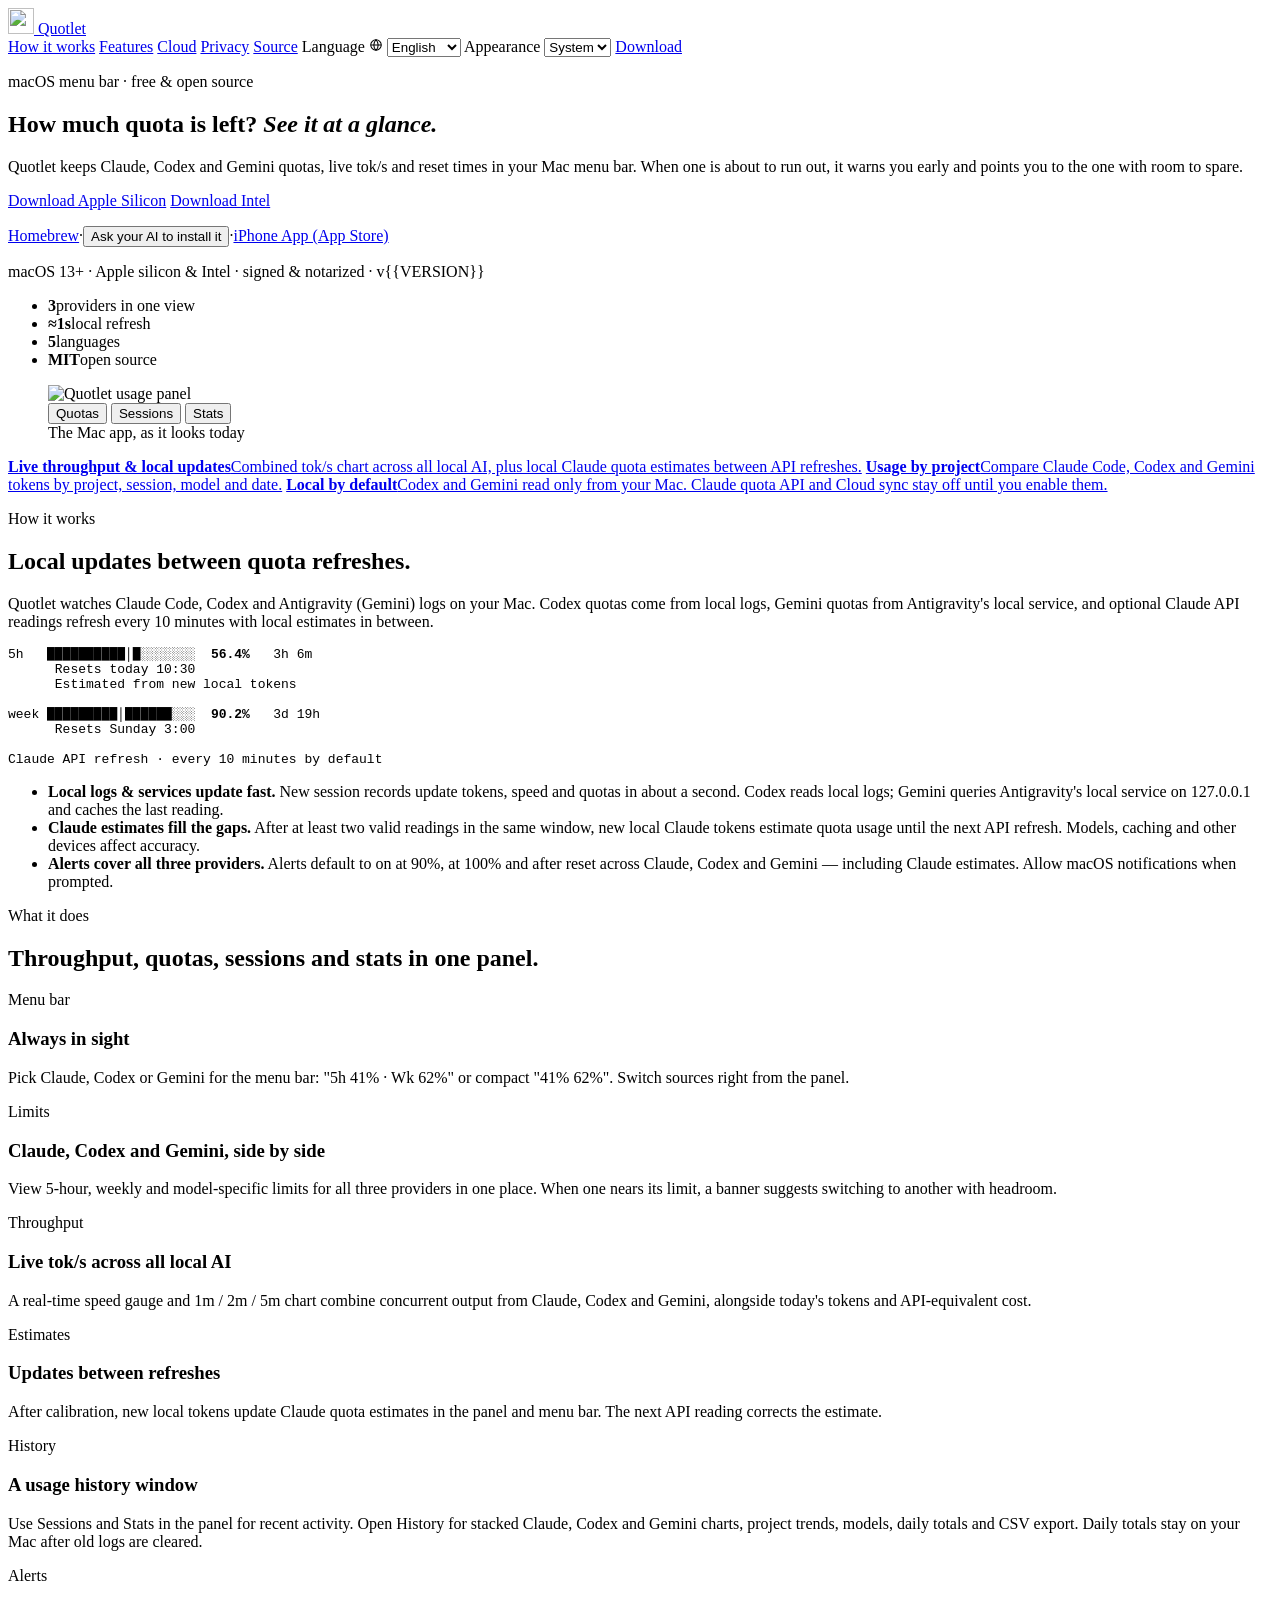
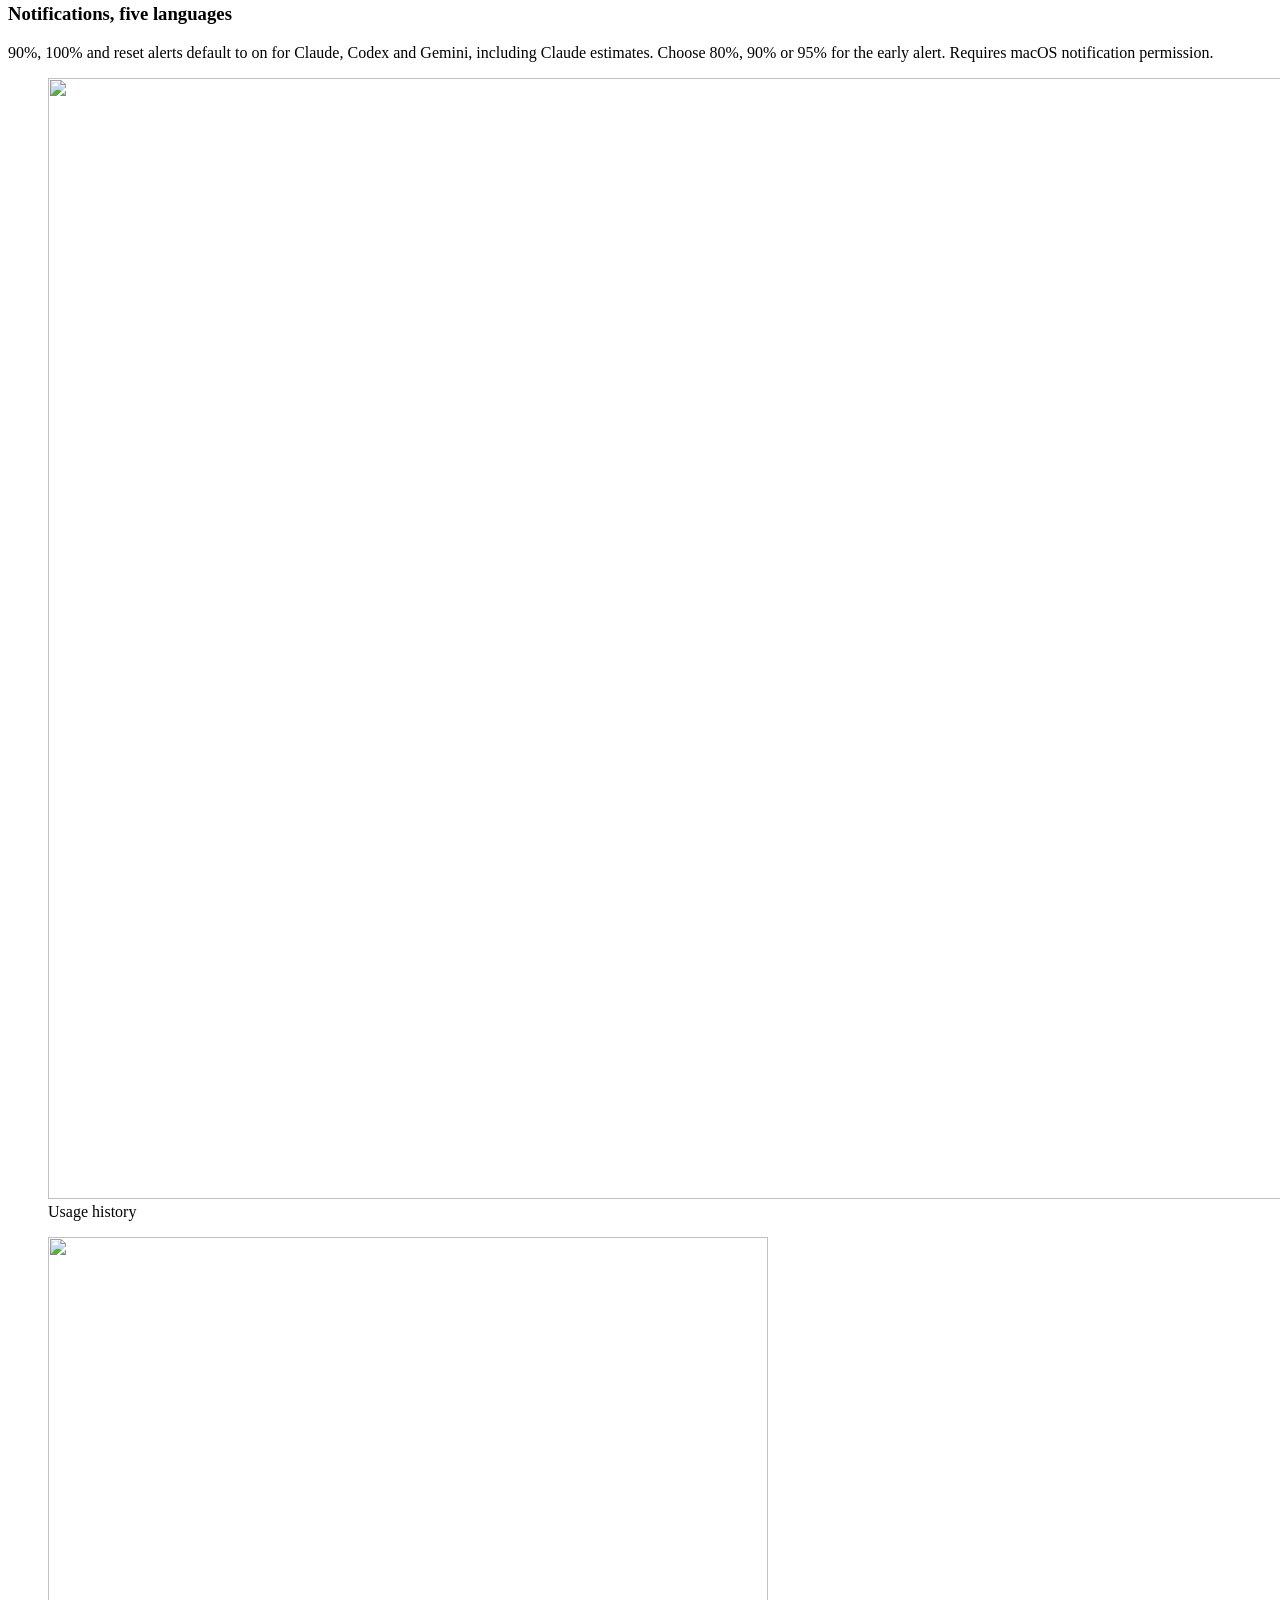
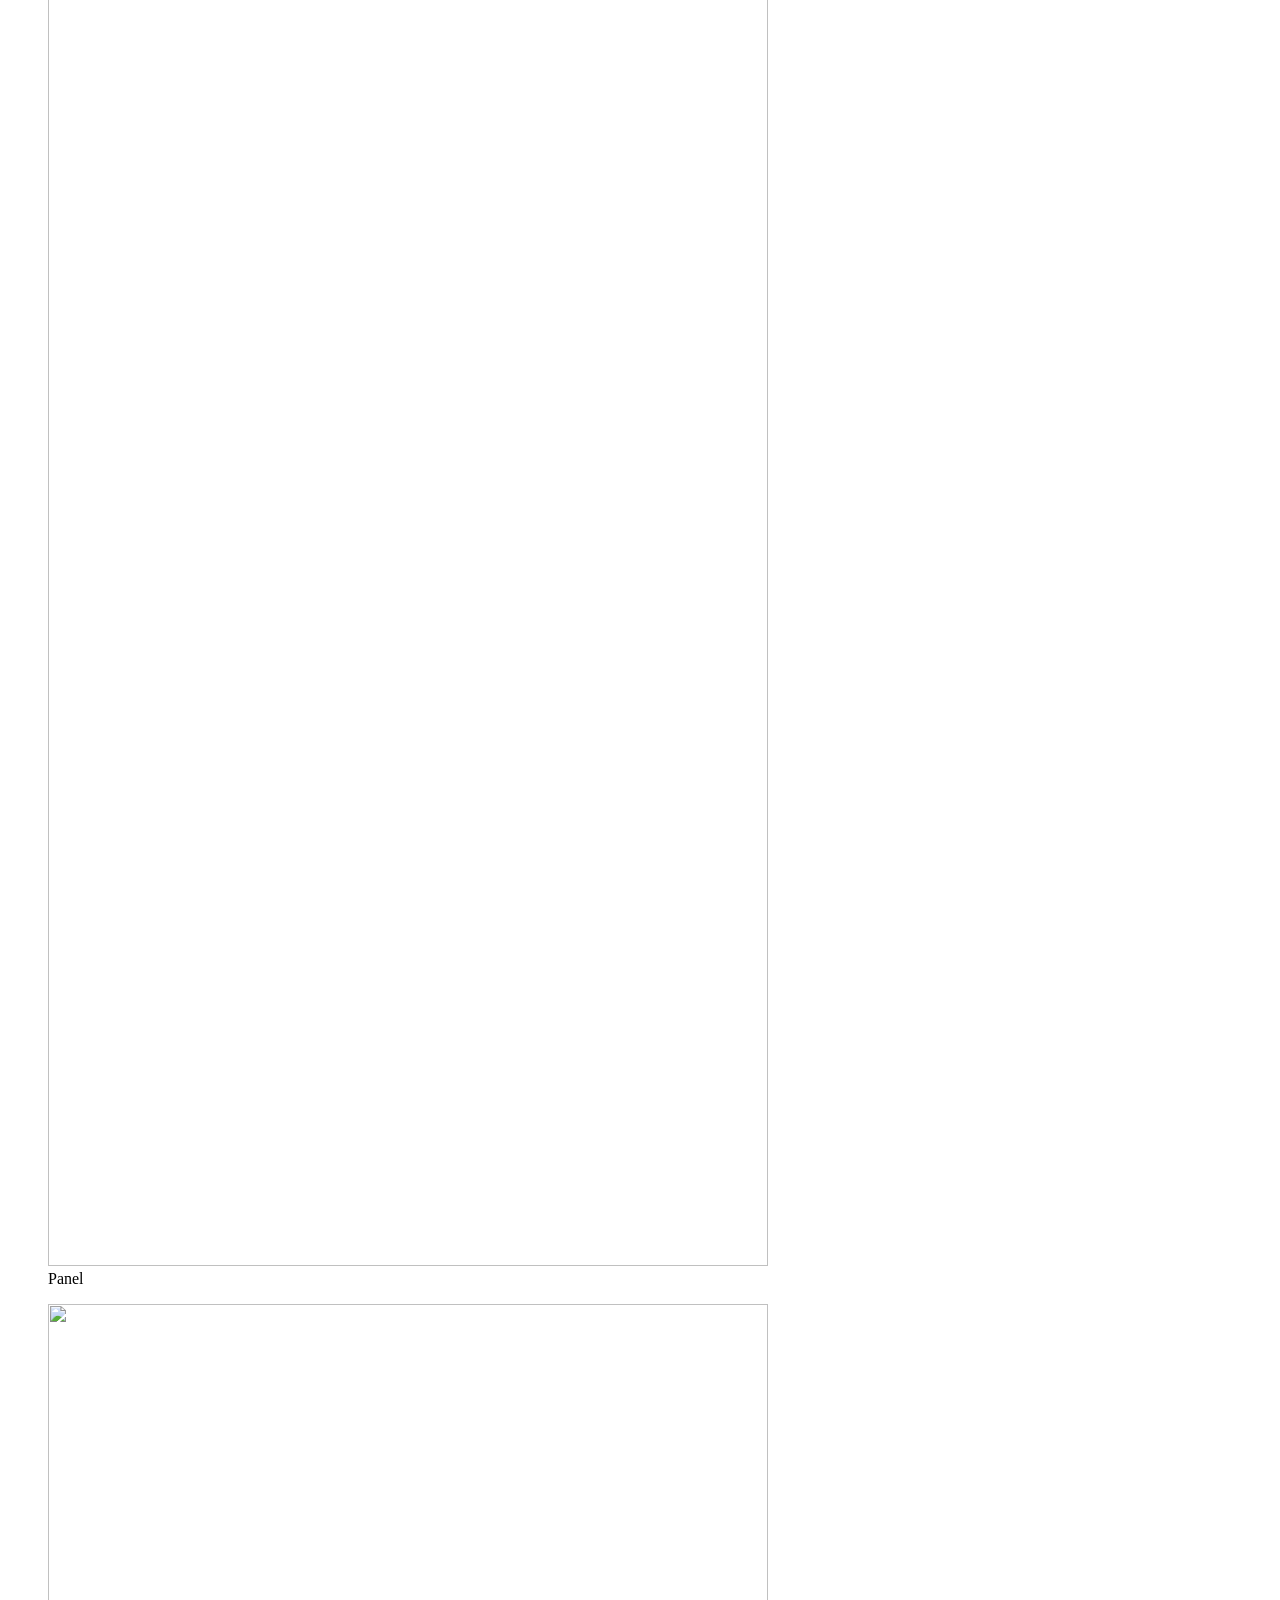
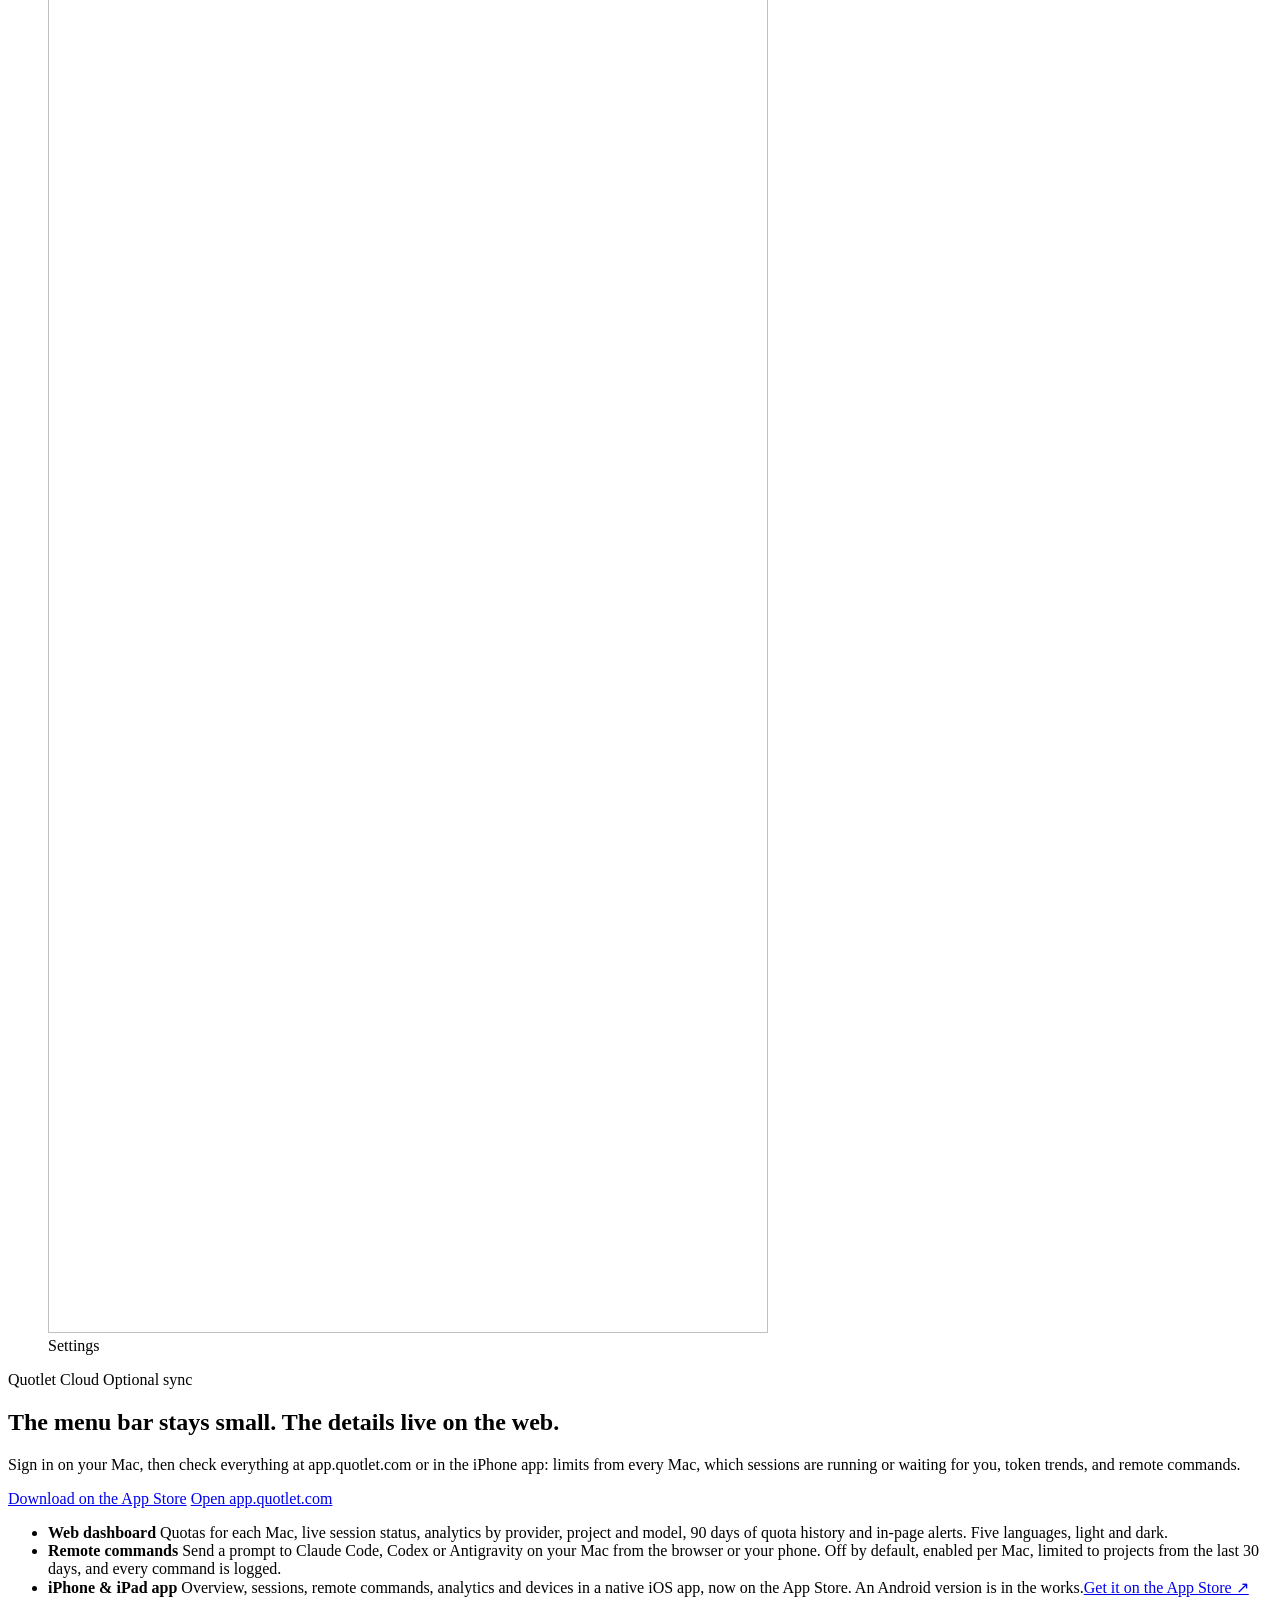
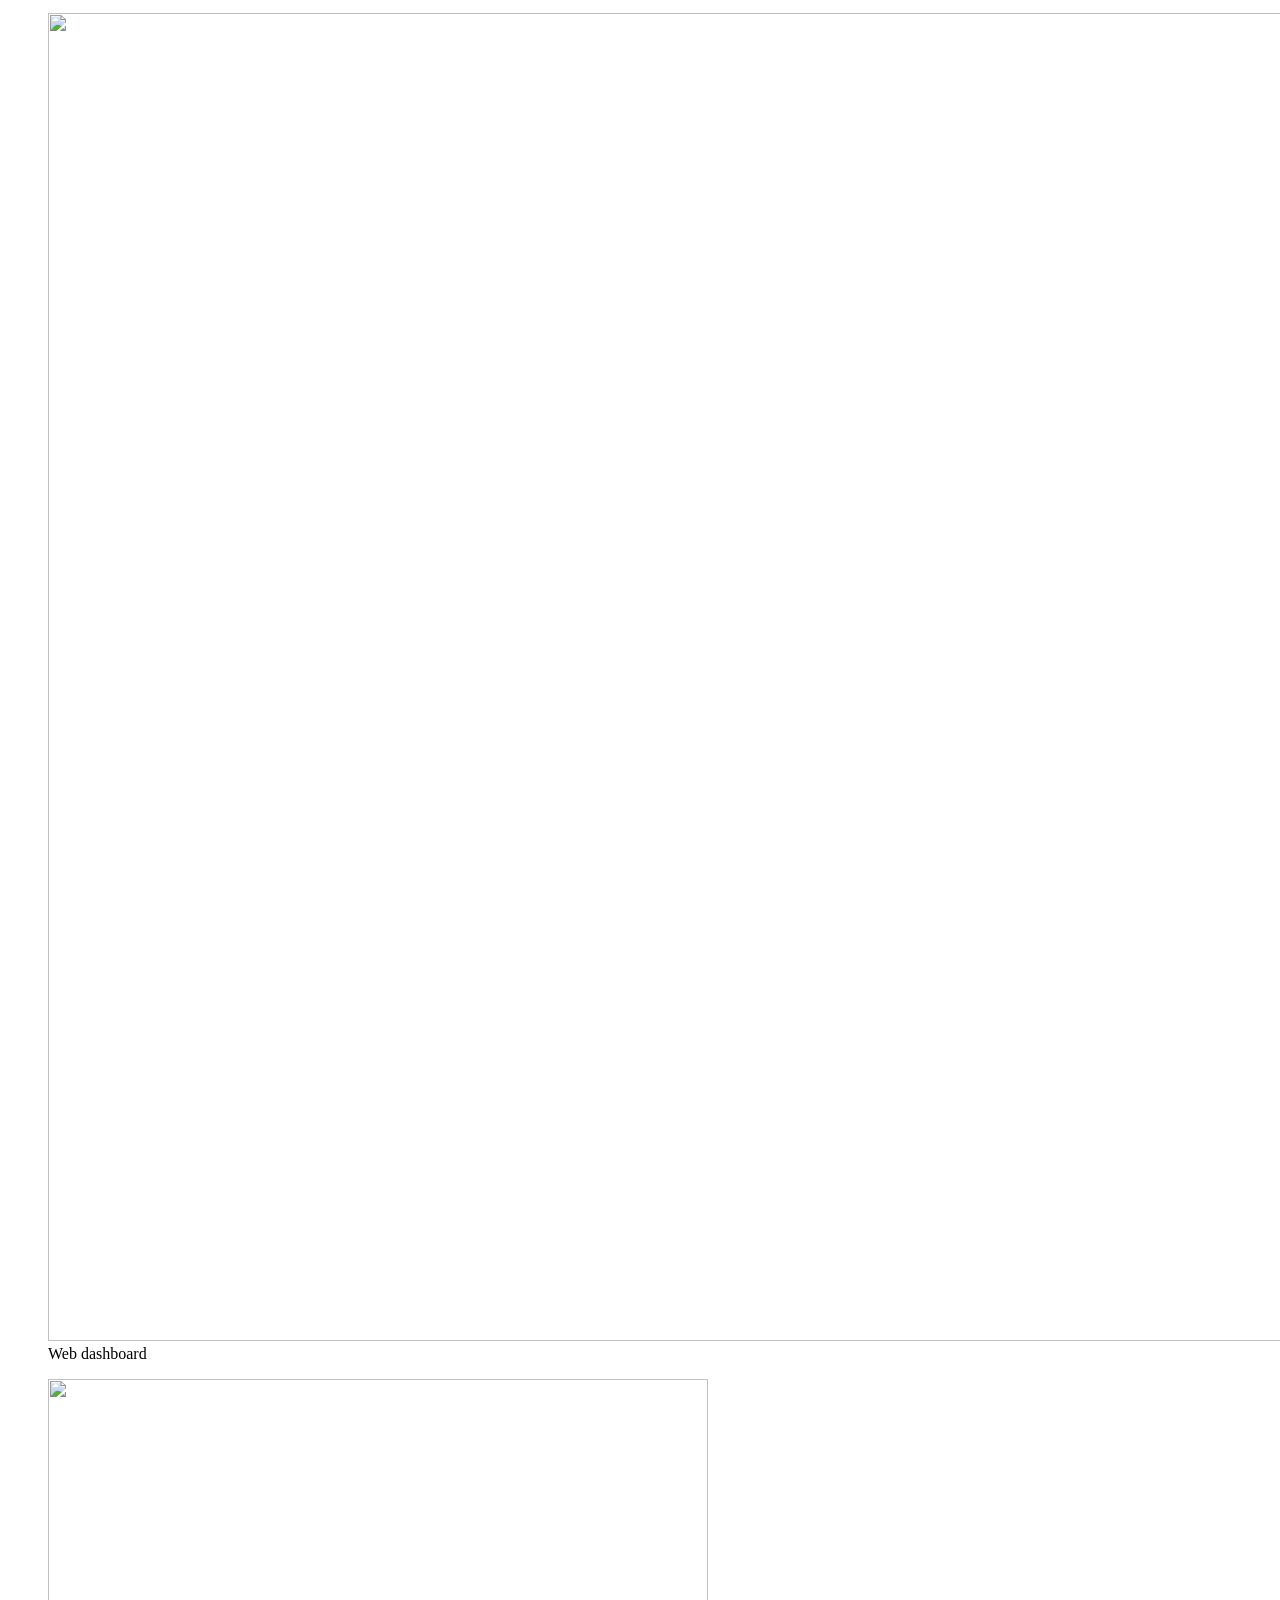
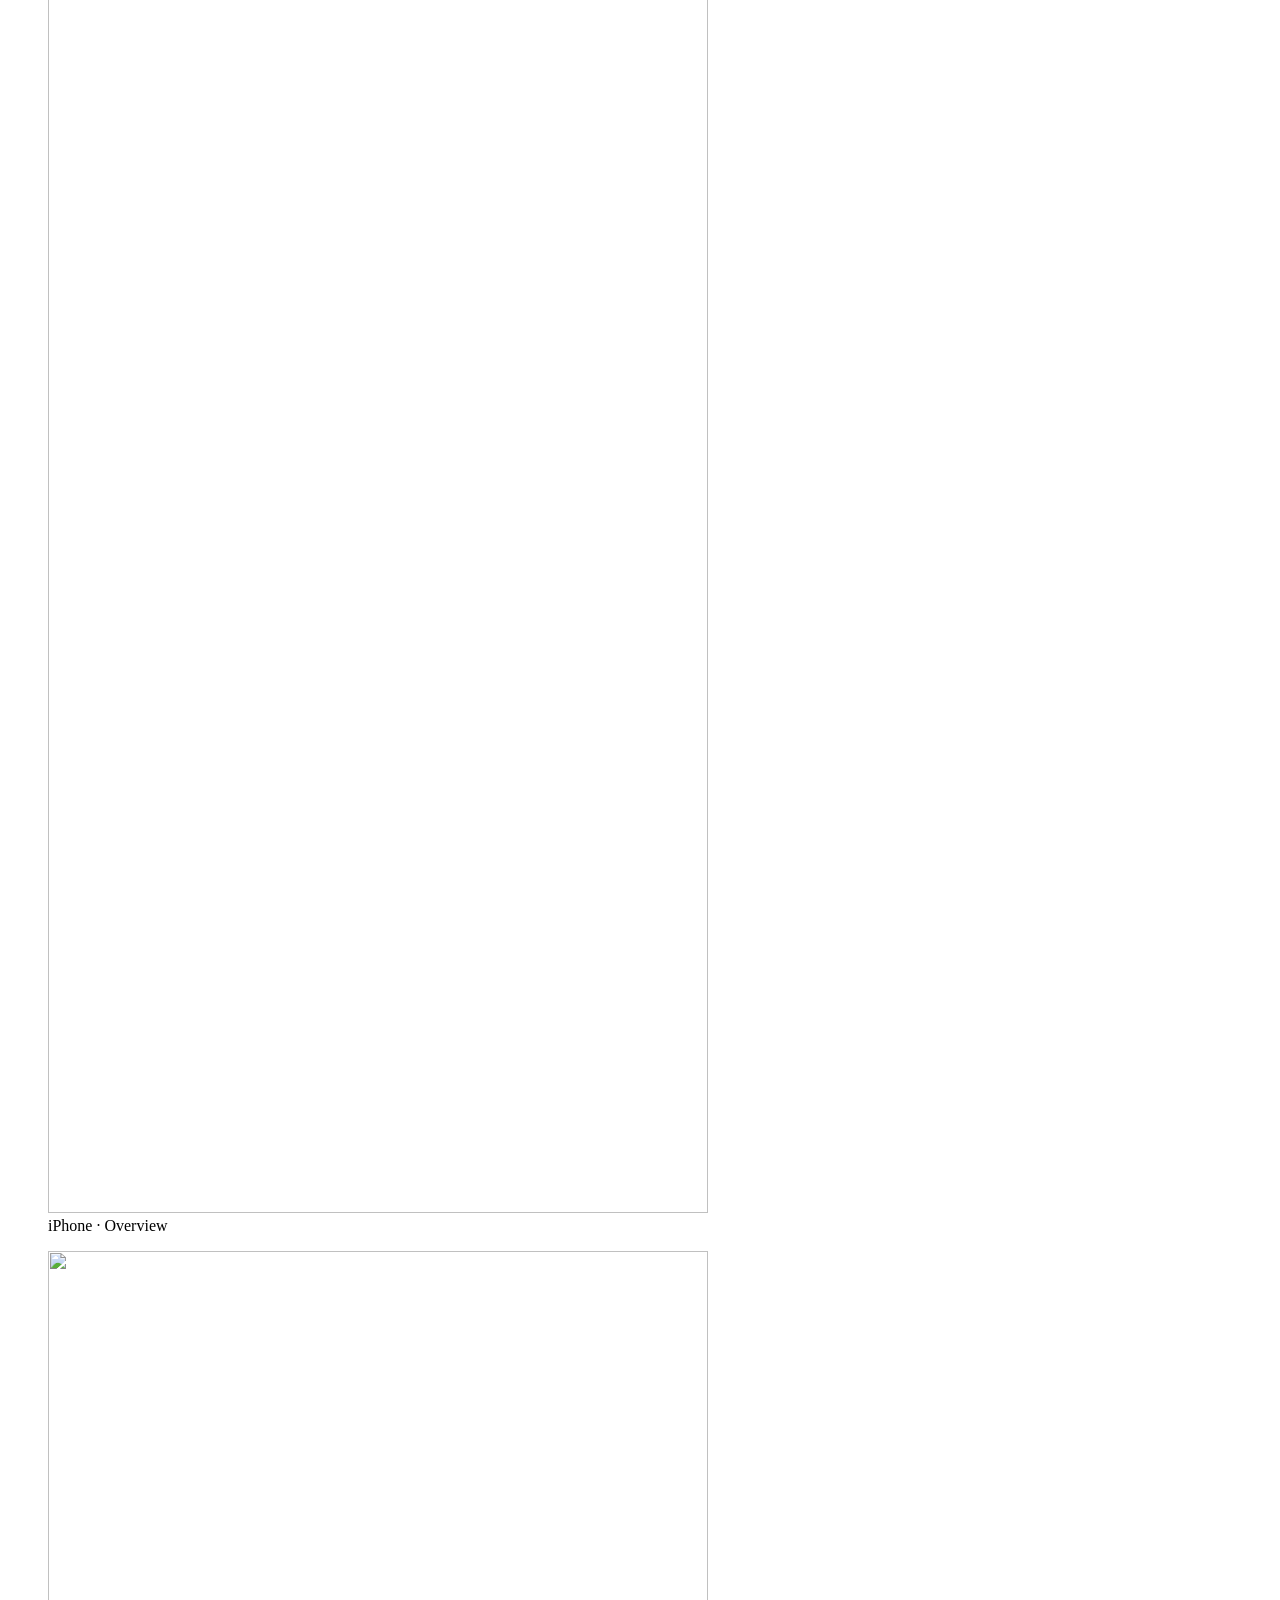
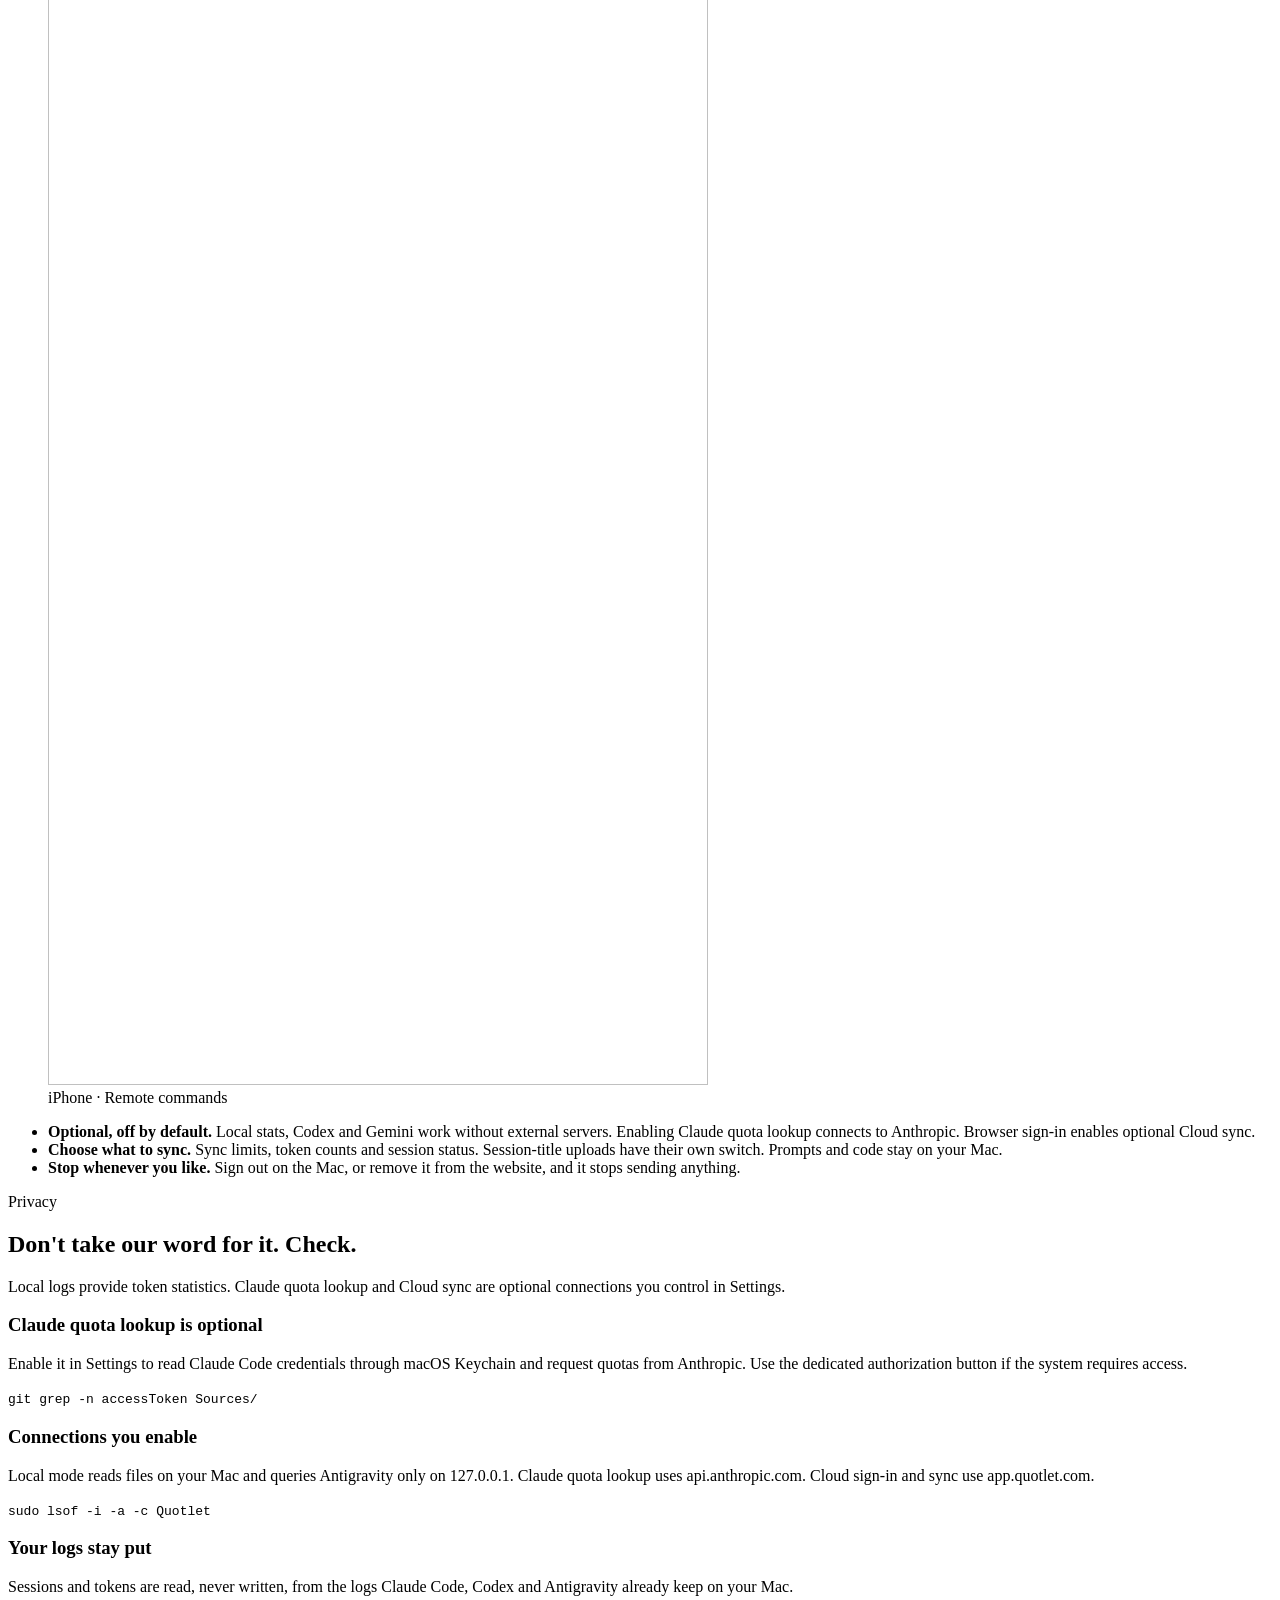
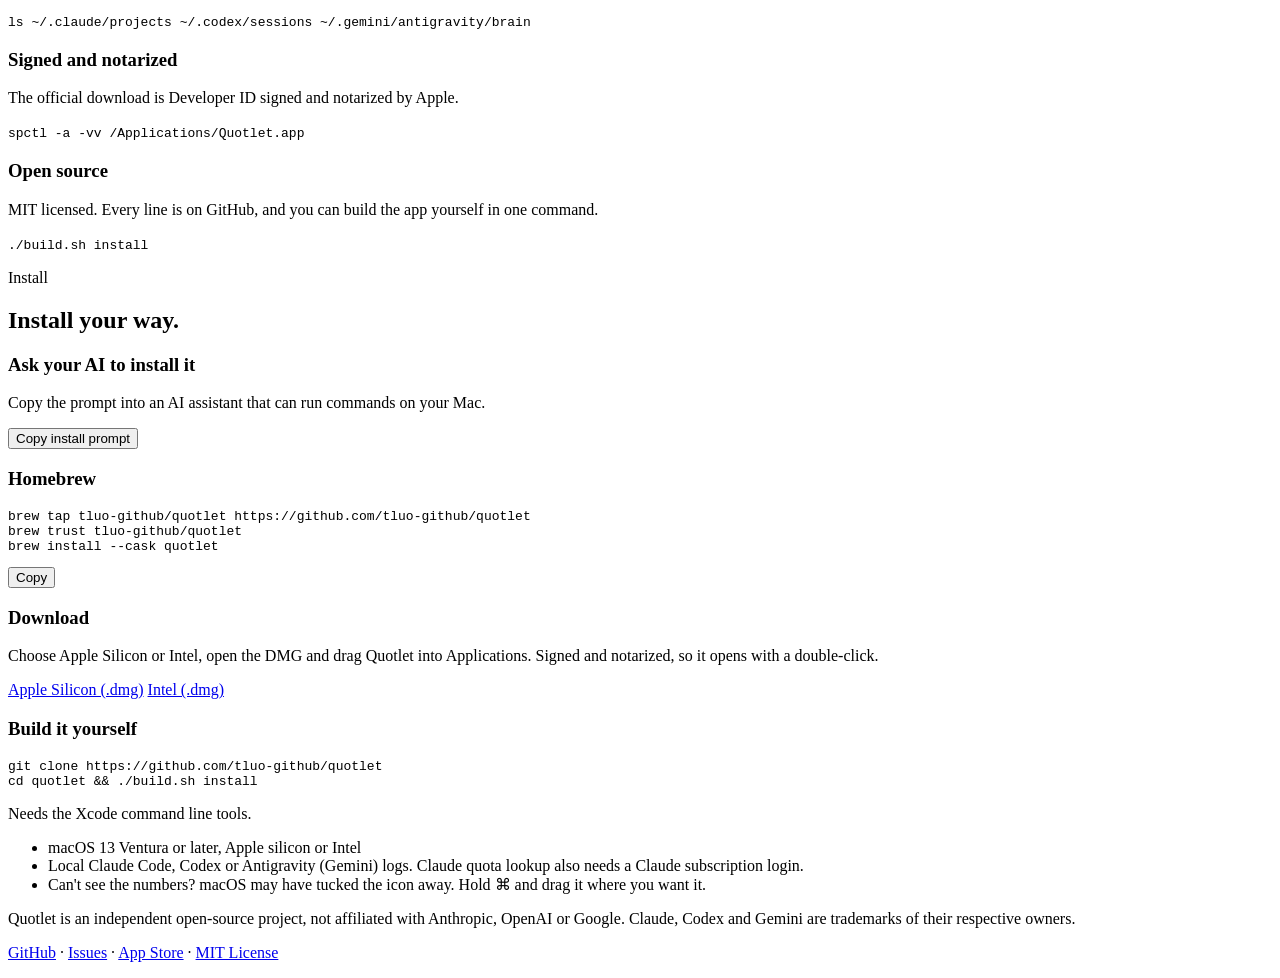
==== commit 089c5679: "Release Quotlet 0.9.3 without quota approximation marks" ====
--- a/site/index.html
+++ b/site/index.html
@@ -93,17 +93,17 @@
     <h2 data-i18n="how.title">Local updates between quota refreshes.</h2>
     <p class="lead" data-i18n="how.lead">Quotlet watches Claude Code, Codex and Antigravity (Gemini) logs on your Mac. Codex quotas come from local logs, Gemini quotas from Antigravity's local service, and optional Claude API readings refresh every 10 minutes with local estimates in between.</p>
     <div class="split">
-      <pre class="term" aria-label="Example quota estimate"><span class="dim">5h  </span> <span class="ok">██████████</span><span class="tick">│</span><span class="ok">█</span><span class="track">░░░░░░░</span>  <b>≈56.4%</b>   <span class="dim">3h 6m</span>
+      <pre class="term" aria-label="Example quota estimate"><span class="dim">5h  </span> <span class="ok">██████████</span><span class="tick">│</span><span class="ok">█</span><span class="track">░░░░░░░</span>  <b>56.4%</b>   <span class="dim">3h 6m</span>
       <span class="dim">Resets</span> <span class="time">today 10:30</span>
-      <span class="dim">≈ Estimated from new local tokens</span>
-
-<span class="dim">week</span> <span class="bad">█████████</span><span class="tick">│</span><span class="bad">██████</span><span class="track">░░░</span>  <b>≈90.2%</b>   <span class="dim">3d 19h</span>
+      <span class="dim">Estimated from new local tokens</span>
+
+<span class="dim">week</span> <span class="bad">█████████</span><span class="tick">│</span><span class="bad">██████</span><span class="track">░░░</span>  <b>90.2%</b>   <span class="dim">3d 19h</span>
       <span class="dim">Resets</span> <span class="time">Sunday 3:00</span>
 
 <span class="dim">Claude API refresh · every 10 minutes by default</span></pre>
       <ul class="points">
         <li><b data-i18n="how.p1.t">Local logs &amp; services update fast.</b> <span data-i18n="how.p1.d">New session records update tokens, speed and quotas in about a second. Codex reads local logs; Gemini queries Antigravity's local service on 127.0.0.1 and caches the last reading.</span></li>
-        <li><b data-i18n="how.p2.t">Claude estimates fill the gaps.</b> <span data-i18n="how.p2.d">After at least two valid readings in the same window, new local Claude tokens estimate quota usage with a ≈ mark, corrected on the next API refresh. Models, caching and other devices affect accuracy.</span></li>
+        <li><b data-i18n="how.p2.t">Claude estimates fill the gaps.</b> <span data-i18n="how.p2.d">After at least two valid readings in the same window, new local Claude tokens estimate quota usage until the next API refresh. Models, caching and other devices affect accuracy.</span></li>
         <li><b data-i18n="how.p3.t">Alerts cover all three providers.</b> <span data-i18n="how.p3.d">Alerts default to on at 90%, at 100% and after reset across Claude, Codex and Gemini — including Claude estimates. Allow macOS notifications when prompted.</span></li>
       </ul>
     </div>
@@ -116,7 +116,7 @@
       <article><p class="card-label" data-i18n="f1.k">Menu bar</p><h3 data-i18n="f1.t">Always in sight</h3><p data-i18n="f1.d">Pick Claude, Codex or Gemini for the menu bar: "5h 41% · Wk 62%" or compact "41% 62%". Switch sources right from the panel.</p></article>
       <article><p class="card-label" data-i18n="f2.k">Limits</p><h3 data-i18n="f2.t">Claude, Codex and Gemini, side by side</h3><p data-i18n="f2.d">View 5-hour, weekly and model-specific limits for all three providers in one place. When one nears its limit, a banner suggests switching to another with headroom.</p></article>
       <article><p class="card-label" data-i18n="f3.k">Throughput</p><h3 data-i18n="f3.t">Live tok/s across all local AI</h3><p data-i18n="f3.d">A real-time speed gauge and 1m / 2m / 5m chart combine concurrent output from Claude, Codex and Gemini, alongside today's tokens and API-equivalent cost.</p></article>
-      <article><p class="card-label" data-i18n="f4.k">Estimates</p><h3 data-i18n="f4.t">Updates between refreshes</h3><p data-i18n="f4.d">After calibration, new local tokens update Claude quota estimates in the panel and menu bar. The ≈ mark stays until the next API reading corrects the value.</p></article>
+      <article><p class="card-label" data-i18n="f4.k">Estimates</p><h3 data-i18n="f4.t">Updates between refreshes</h3><p data-i18n="f4.d">After calibration, new local tokens update Claude quota estimates in the panel and menu bar. The next API reading corrects the estimate.</p></article>
       <article id="history"><p class="card-label" data-i18n="f5.k">History</p><h3 data-i18n="f5.t">A usage history window</h3><p data-i18n="f5.d">Use Sessions and Stats in the panel for recent activity. Open History for stacked Claude, Codex and Gemini charts, project trends, models, daily totals and CSV export. Daily totals stay on your Mac after old logs are cleared.</p></article>
       <article><p class="card-label" data-i18n="f6.k">Alerts</p><h3 data-i18n="f6.t">Notifications, five languages</h3><p data-i18n="f6.d">90%, 100% and reset alerts default to on for Claude, Codex and Gemini, including Claude estimates. Choose 80%, 90% or 95% for the early alert. Requires macOS notification permission.</p></article>
     </div>
